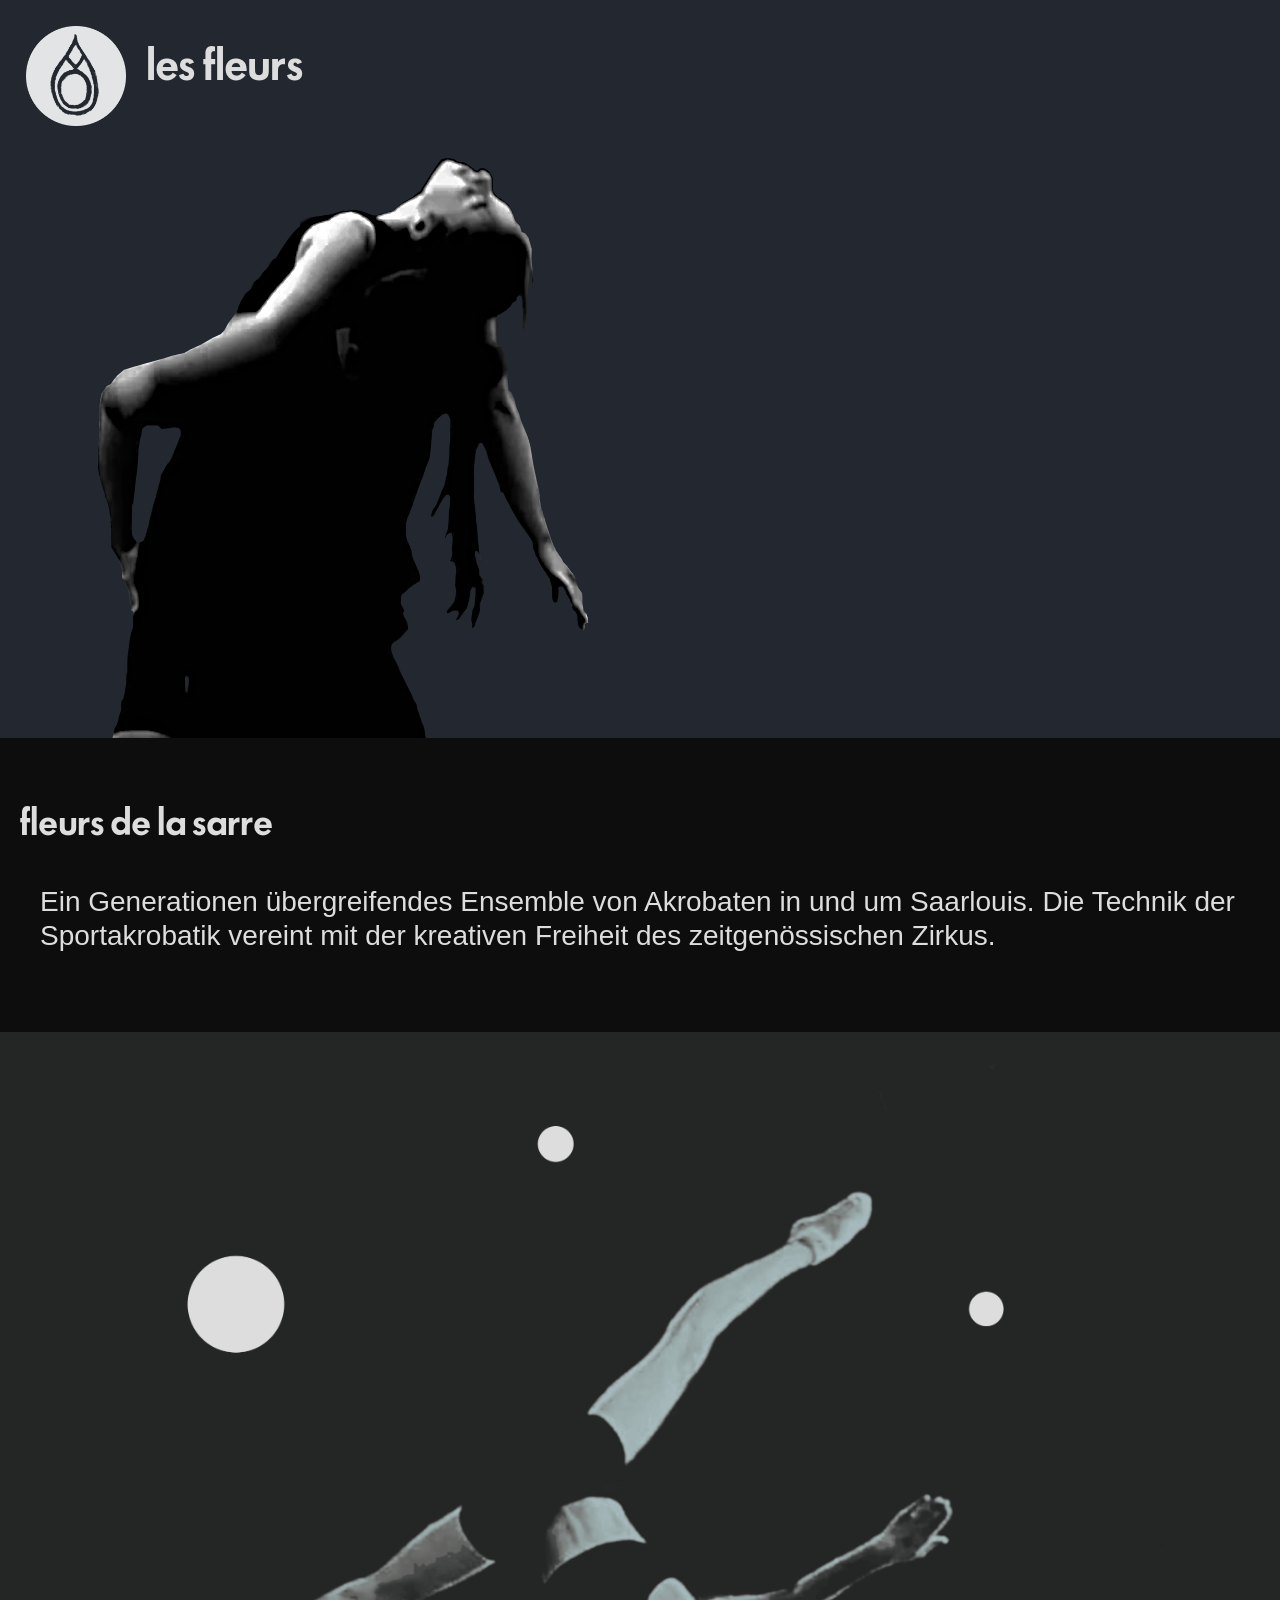
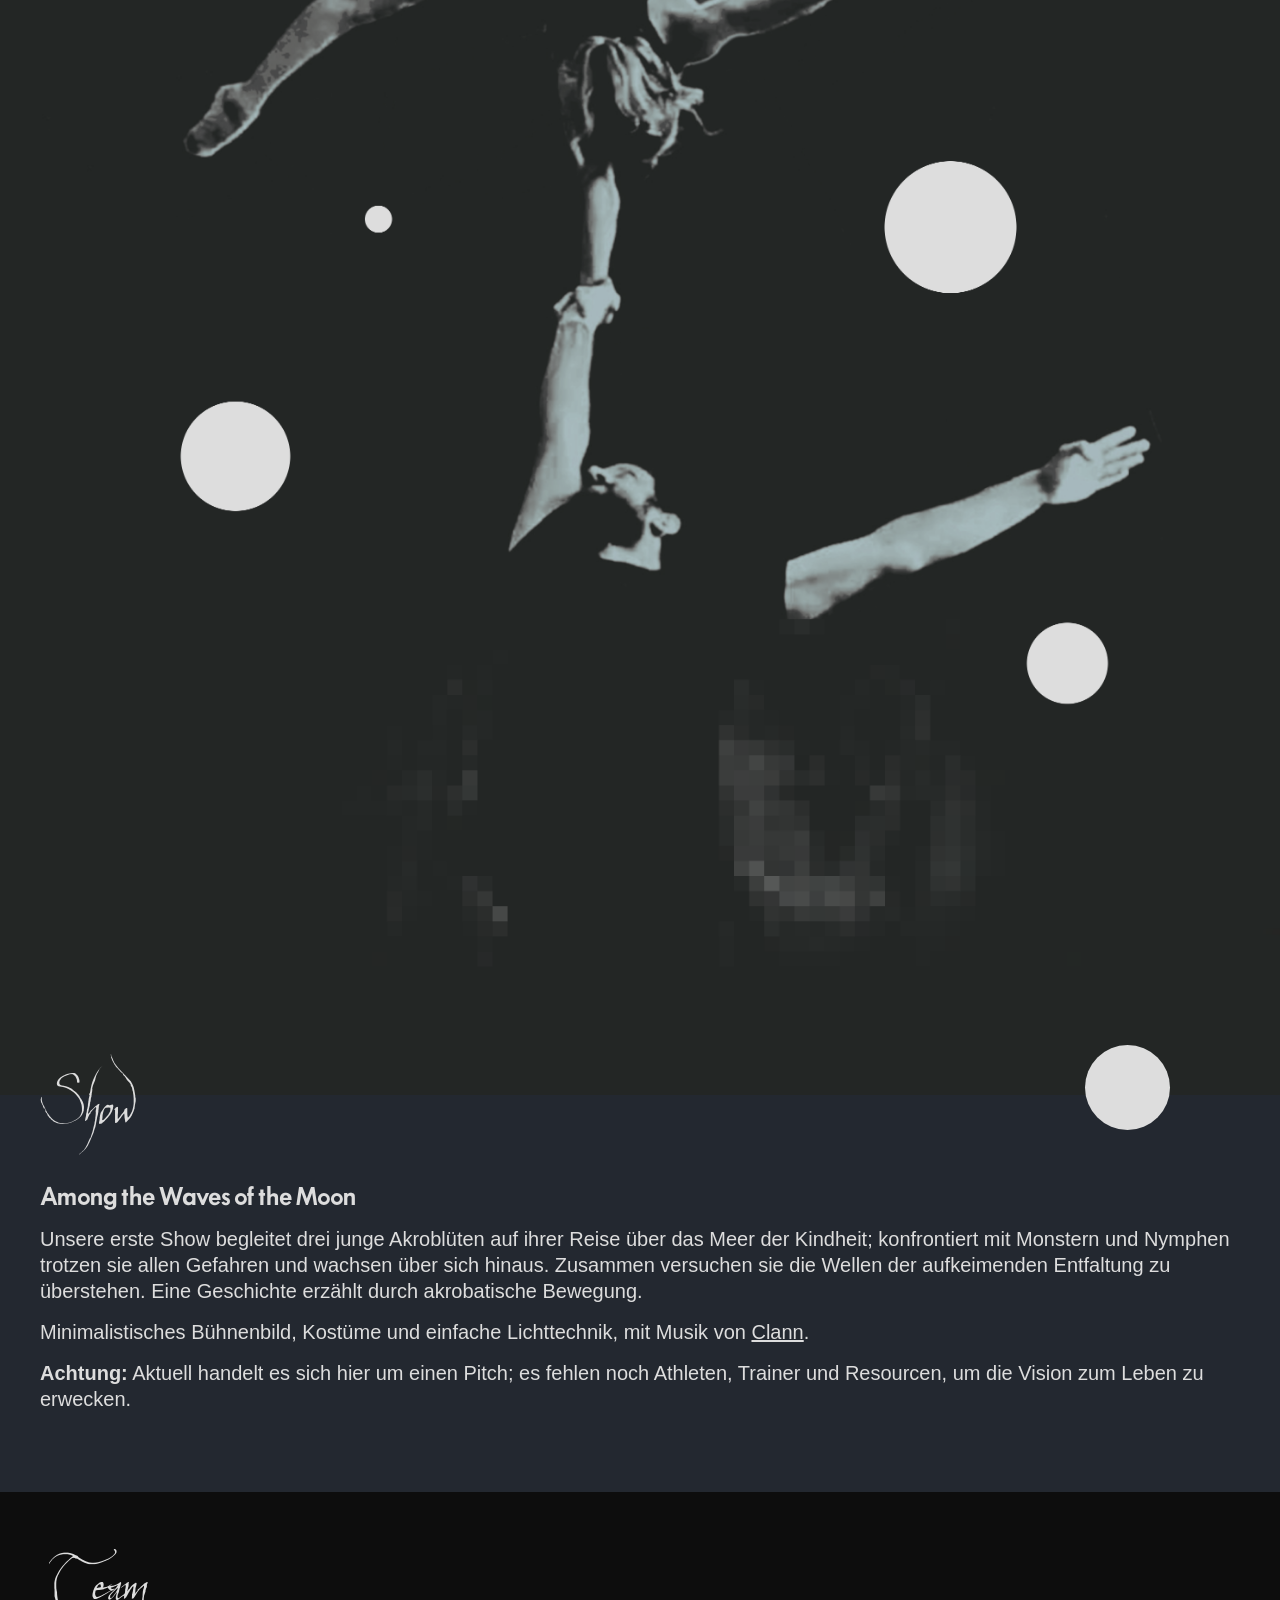
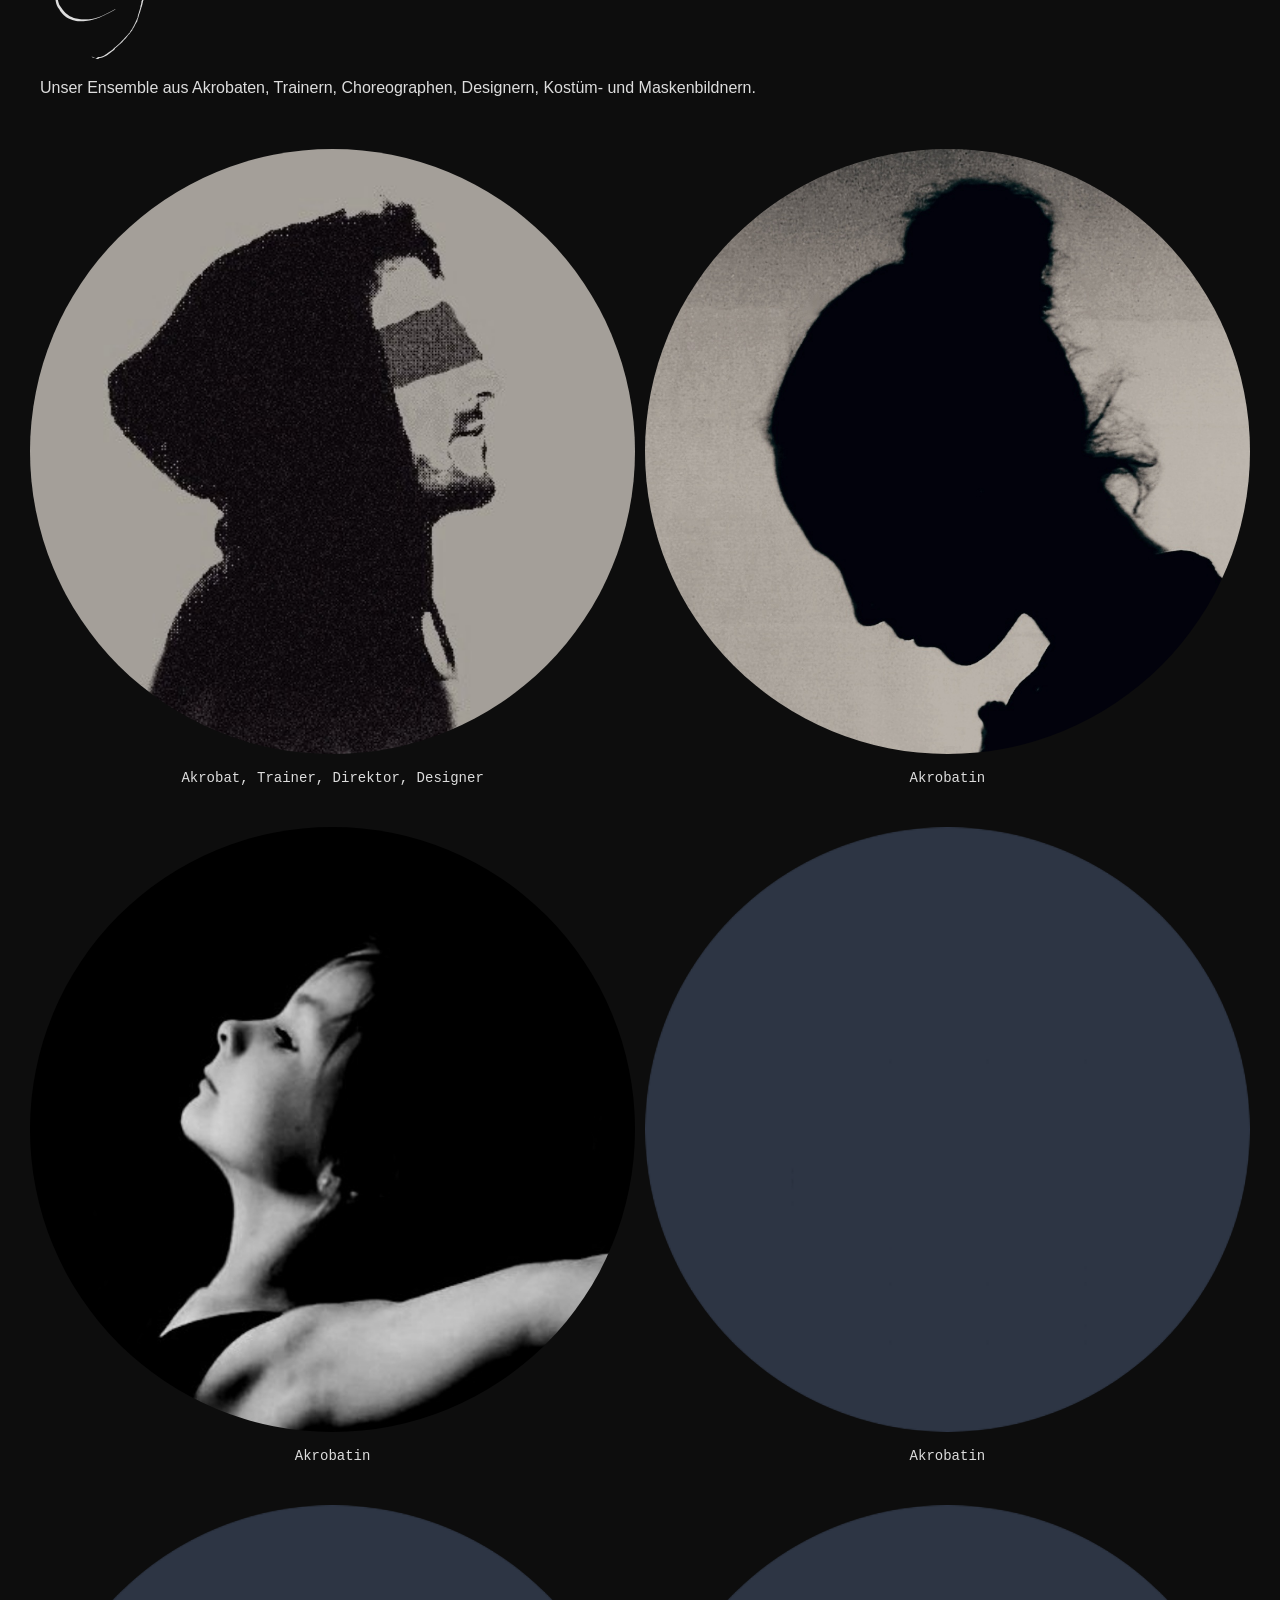
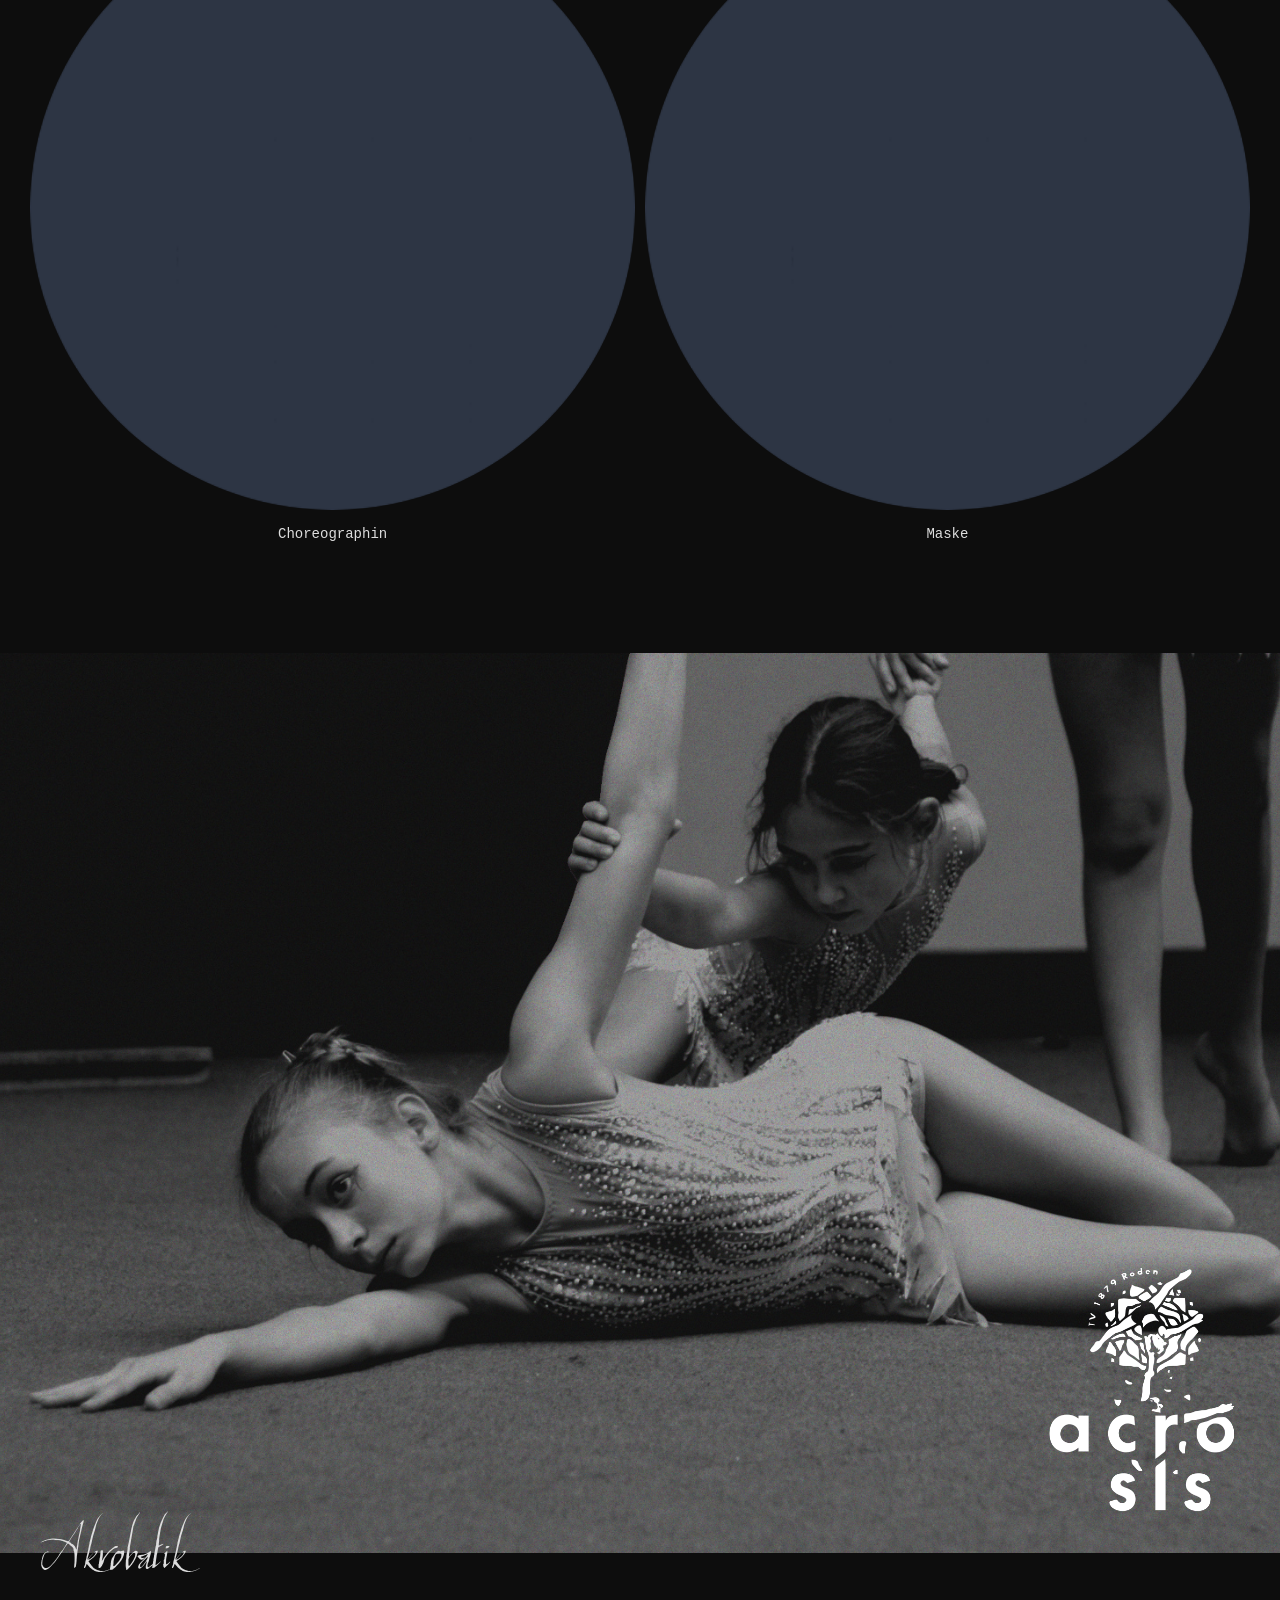
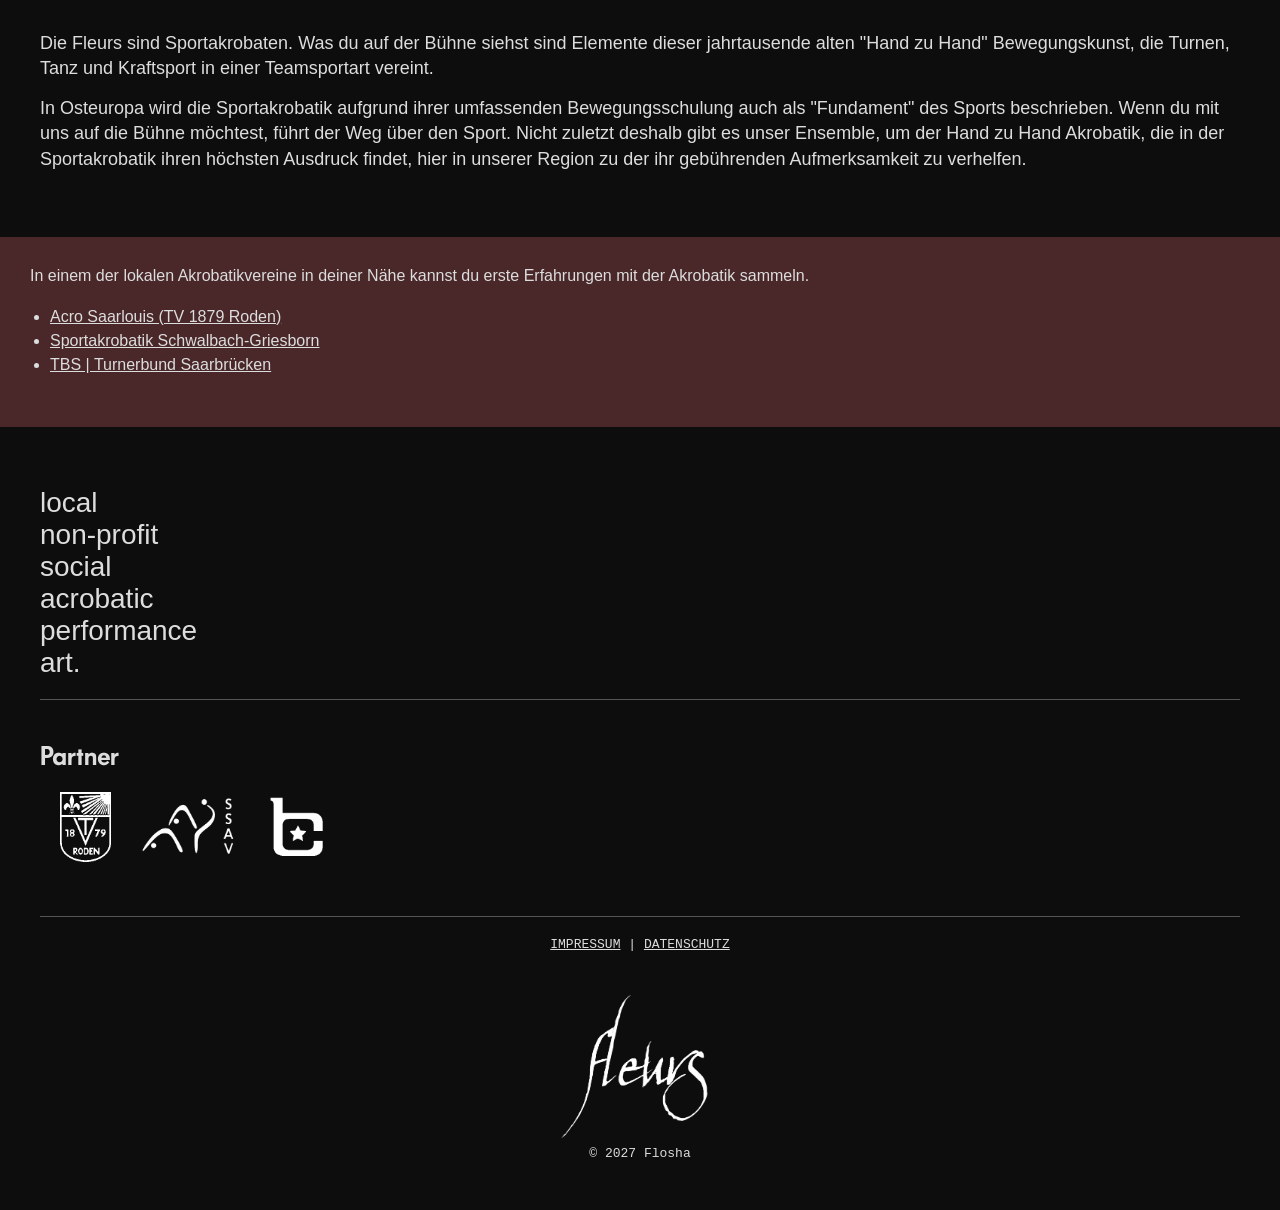
==== fleurs.html @ d7c991d2 "Update fleurs.html" ====
<!doctype html>
<html lang="de">
    <head>
        <meta charset="utf-8" />
        <meta name="viewport" content="width=device-width,initial-scale=1">
        <meta name="color-scheme">
        <title>Les Fleurs de la Sarre</title>
        <meta name="description" content="Akrobatik in Saarlouis, Turnverein, Turnen, Sportakrobatikabteilung des TV 1879 Saarlouis-Roden. Akrobatik ist Turnen mit Partnern und vereint Kraft mit Eleganz."/>
        <meta property="og:title" content="Acro Saarlouis. Sportakrobatikabteilung des TV 1879 Saarlouis-Roden"/>
        <meta property="og:description" content="Akrobatik in Saarlouis, Turnverein, Turnen, Sportakrobatikabteilung des TV 1879 Saarlouis-Roden. Akrobatik ist Turnen mit Partnern und vereint Kraft mit Eleganz."/>
        <meta property="og:type" content="website"/>
        <meta property="og:url" content="https://acro-sls.de"/>
        <!--<link rel="stylesheet" href="style.css">-->
        <link rel="icon" type="image/x-icon" href="assets/fleurs.ico" />
    </head>

    <body>
        
    <section class="title">
        
      <header>
        <a href="/">
          <img class="logo" src="assets/logolight.png">
        </a>
        <!--<img src="IMG_20250526_213327.jpg" alt="Acro Saarlouis Logo der Sportakrobatikabteilung des TV 1879 Saarlouis-Roden">-->
        <h1>Les Fleurs</h1>
      </header>

      <img class="bg" src="backgirl2.png">  
        
     <!-- <section class="cover">
        <section class="slogan">
          <h1>love dreams strength trust beauty acro</h1>
        </section>
      </section>-->
        
    </section>
    
    <section class="wrapper">
      <h2>Fleurs de la Sarre</h2>
      <section class="intro">
        <p>Ein Generationen übergreifendes Ensemble von Akrobaten in und um Saarlouis. Die Technik der Sportakrobatik vereint mit der kreativen Freiheit des zeitgenössischen Zirkus.</p> 
      </section>

     <img class="h2h" src="assets/h2h.png">   
        
    <section class="shows">     
      <h2>Show</h2>
        <span class="moon"></span>
        <ul>
            <li>
                <h3>Among the Waves of the Moon</h3> 
                <!--<p>Our first show will accompany three girls, acrobatic flowers in growth, living on an island of safety. They try to cross the ocean of childhood, but are threatened to be carried away by the nymphs. Together they try to survive the waves of uncertainty. This is their story, told through acrobatic movement.</p>-->
				<p>Unsere erste Show begleitet drei junge Akroblüten auf ihrer Reise über das Meer der Kindheit; konfrontiert mit Monstern und Nymphen trotzen sie allen Gefahren und wachsen über sich hinaus. Zusammen versuchen sie die Wellen der aufkeimenden Entfaltung zu überstehen. Eine Geschichte erzählt durch akrobatische Bewegung.</p>
                <p>Minimalistisches Bühnenbild, Kostüme und einfache Lichttechnik, mit Musik von <a href="https://music.youtube.com/channel/UCCb-f6Un6ysSQEKNqL0QESA">Clann</a>.</p>
					<!--<p>Minimal stage-, costume- and light design, with music by <a href="https://music.youtube.com/channel/UCCb-f6Un6ysSQEKNqL0QESA">Clann</a>.</p>-->

				<p><strong>Achtung:</strong> Aktuell handelt es sich hier um einen Pitch; es fehlen noch Athleten, Trainer und Resourcen, um die Vision zum Leben zu erwecken.</p>
            </li>        
        </ul>
    </section>

	<section class="ensemble">
		<h2>Team</h2>
		<p>Unser Ensemble aus Akrobaten, Trainern, Choreographen, Designern, Kostüm- und Maskenbildnern.</p> 
		<ul>
			<li>
				<figure>
					<img src="assets/fn3.jpg">
					<figcaption><h4>Akrobat, Trainer, Direktor, Designer</h4></figcaption>
				</figure>
			</li>
			<li>
				<figure>
					<img src="assets/ar3.jpg">
					<figcaption><h4>Akrobatin</h4></figcaption>
				</figure>
			</li>
			<li>
				<figure>
					<img src="assets/mw.jpg">
					<figcaption><h4>Akrobatin</h4></figcaption>
				</figure>
			</li>
			<li>
				<figure>
					<img src="assets/empty-blue.png">
					<figcaption><h4>Akrobatin</h4></figcaption>
				</figure>
			</li>
			<li>
				<figure>
					<img src="assets/empty-blue.png">
					<figcaption><h4>Choreographin</h4></figcaption>
				</figure>
			</li>
			<li>
				<figure>
					<img src="assets/empty-blue.png">
					<figcaption><h4>Maske</h4></figcaption>
				</figure>
			</li>
		</ul>
	</section>

    <section class="sports">
        <img src="assets/acro-sls-white.png" alt="Acro Saarlouis">
    </section>    

    <section class="sportsacro">
      <h2>Akrobatik</h2>
      <p>Die Fleurs sind Sportakrobaten. Was du auf der Bühne siehst sind Elemente dieser jahrtausende alten "Hand zu Hand" Bewegungskunst, die Turnen, Tanz und Kraftsport in einer Teamsportart vereint.<!-- [oder in einer Kooperation von?]--><!-- <a href="https://acro-sls.de">Acro Saarlouis</a> (TV 1879 Roden)<!--[und Sportakrobatik Schwalbach-Griesborn?], zwei lokalen Vereinen, denen jeder beitreten kann--> <!--, unserem lokalen Verein.--></p>
		
      <p>In Osteuropa wird die Sportakrobatik aufgrund ihrer umfassenden Bewegungsschulung auch als "Fundament" des Sports beschrieben. Wenn du mit uns auf die Bühne möchtest, führt der Weg über den Sport. Nicht zuletzt deshalb gibt es unser Ensemble, um der Hand zu Hand Akrobatik, die in der Sportakrobatik ihren höchsten Ausdruck findet, hier in unserer Region zu der ihr gebührenden Aufmerksamkeit zu verhelfen.</p>
	</section>

     <section class="clubs">
		 <p>In einem der lokalen Akrobatikvereine in deiner Nähe kannst du erste Erfahrungen mit der Akrobatik sammeln.</p>
		 <ul>
			 <li><a href="https://acro-sls.de">Acro Saarlouis (TV 1879 Roden)</a></li>
			 <li><a href="">Sportakrobatik Schwalbach-Griesborn</a></li>
			 <li><a href="https://www.tbs-saarbruecken.de">TBS | Turnerbund Saarbrücken</a></li>
		 </ul>
	 </section>
		
    </section>
    
    <section class="organisation">
      <div>
        <p>
         local<br>
         non-profit<br>
         social<br>
         acrobatic<br>
         performance<br> 
         art.
        </p>
      </div>
    </section>
        
    <section class="support">
      <h2>Partner</h2>
        <ul>
		  <li><a href="https://acro-sls.de"><img src="assets/tvroden-tr.png" alt="TV 1879 Roden"></a></li>
          <!--<li><img src="assets/top-logo.png" alt="Stadt Saarlouis"></li>-->
          <li><a href="https://ssav.de/"><img src="assets/ssav-white.png" alt="SSAV - Saarländischer Sportakrobatikverband"></a></li>
          <li><a href="https://turnanzuege-lessel.de/"><img src="assets/lessel.png" alt="Turnanzüge Lessel schneidert unsere Kostüme"></a></li>
        </ul>
    </section>
        
    </main>
      
    <footer>
      <div> 
		<p><a href="impressum.html">Impressum</a> | <a href="datenschutz.html">Datenschutz</a></p>
		<img class="name" src="assets/fleurs.png">
        <p>
          © 2027 Flosha
        </p>
      </div>
    </footer>

  </body>

</html>

<style>

  *,
  ::before,
  ::after {
    box-sizing: border-box;
    margin: 0;
    user-select: none;
    -webkit-user-drag: none; 
  }
    
  @font-face {
    font-family: "Futura";
    src: url(assets/fonts/OPTIFuturaDemiBold.otf) format("truetype");
  }

  @font-face {
    font-family: "Elven";
    src: url(assets/fonts/elvencommonspeak.ttf) format("truetype");
  }
    
  body {
    background: #0d0d0d;
    position: relative;
    color-scheme: dark;
    color: #ddd;
    font-family: Helvetica, Arial, sans-serif;
    padding: 0;
    width: 100%;
    min-height: 100vh;
  }

    .title {
      /*background-image: url("assets/bg.jpg");
      background-size: cover; */
	  background: #232830;
      height: 82vh;
    }

    .logo {
      width: 120px;
    }

  .bg {
    position: relative;
    z-index: 2;
    left: 0;
    right: 0;
    top: 0;
    /*margin: 3% auto 0;*/
	margin: -50px auto 0;
    
    max-width: 100%;
	/* height: 80vh */
    object-fit: contain;

    opacity: 0;
    animation: bg-blend 2s steps(60, end) forwards;
    -webkit-user-select: none;
    user-select: none;
    animation-delay: 1s;
 }

@keyframes bg-blend {
    0% {
        opacity: 0;
    }
    100% {
        opacity: 1;
    }
} 

    header {
      position: sticky; 
      top: 0em;
      display: flex;
      align-items: flex-start;
      padding: 1em;
      max-width: 100%;
      z-index: 1;
    }
    
    header img {
     /* width: 7%;*/
	 padding: 10px;
    }

    img {
      max-width: 100%;
    }

    header h1 {
      font-size: 42px;
      text-transform: lowercase;
	  margin-top: 20px;
	  margin-left: 10px;
    }
    
    header p {
      font-size: 23px;
    }

   /* section {
      padding: 20px;
    }*/

    .cover {
      /*background: #0d0d0d;*/
        
      display: flex;
      flex-direction: column;
      flex-wrap: wrap;
      justify-content: flex-end;
      align-items: flex-end;

      width: 100%;
      height: 90vh;
      /*padding: 1em;*/ 
      /*margin: 2% 0 0;*/
        
      opacity: 0;
      animation: main-blend 2s steps(60, end) forwards;
      -webkit-user-select: none;
      user-select: none;
      animation-delay: 2s;

      position: absolute;
      /*z-index: 2;*/
      top: 0;
    }

@keyframes main-blend {
    0% {
        opacity: 0;
    }
    100% {
        opacity: 1;
    }
}

   .intro {
     background: #0d0d0d;
     margin: 0;
     min-width: 100%;
     padding: 20px 0 80px;
     font-size: 28px;
	 line-height: 1.2;
    }

    .intro p {
        padding: 0 40px;
    }

    .wrapper {
        padding-top: 40px;
        background: #0d0d0d;
        position: relative;
        z-index: 2; 
    }
    
    .wrapper>h2 {
      text-transform: lowercase;
      padding: 20px 20px 20px;
      background: #0d0d0d;
      position: sticky; 
      top: 0;
      width: 100%;
      font-size: 35px;
	  font-weight: normal;
      z-index: 10;
    }

    .slogan {
      max-width: 140px;
      display: flex;
      justify-content: right;
      text-align: right;
      color: rgba(255, 255, 255, 0.2);
      margin-right: 30px;
      margin-bottom: 30px;
    }
    
    .slogan h1 {
      font-size: 40px;
      margin-top: -20%;
    }

    .h2h {
      padding: 0;
      /*filter: grayscale(100%);*/
     /* background: url("assets/h2h.jpg");
      background-size: cover;
      min-height: 80vh;*/
    }

    .shows {
      background: #232830;
      margin-top: -5px;
      font-size: 20px;
      position: relative;
      z-index: 2;
	  line-height: 1.3;
	  padding: 60px 40px 80px;
    }
      .shows h2 {
        padding-bottom: 15px;
		font-size: 70px;
 		font-weight: normal;
  		font-family: Elven;
		margin-top: -80px;
      }
      .shows ul {
        list-style-type: none;
        padding-left: 0;
      }
      .shows p {
        padding-top: 15px;
      }

    .moon, .moon2 {
      height: 85px;
      width: 85px;
      background-color: #ddd;
      border-radius: 50%;
      display: inline-block;     
      position: absolute; 
      top: 0; 
    }

    .moon {
      height: 85px;
      width: 85px; 
      margin-top: -50px;
      right: 110px;     
    }

	.ensemble {
      background: #0d0d0d;
      font-size: 20px;
	  line-height: 1.3;
	  padding: 60px 10px 80px;
	}
	  .ensemble h2 {
		padding: 0 40px 15px;
		font-family: Elven;
        font-weight: normal;
        font-size: 70px;
      }
	  .ensemble p {
        padding: 20px 30px 50px; 
		font-size: 16px;
	  }
	  .ensemble ul {
        display: flex;
	    list-style-type: none;
		padding: 0;
		gap: 10px;
		justify-content: center;
        flex-wrap: wrap;
		width: 100%;
	  }
		.ensemble ul li {
		  width: 48%;
		  height: auto;
		}
		.ensemble ul li h4 {
		  font-weight: normal;
		  text-align: center;
		  font-family: monospace;
	      padding: 15px 0 30px;
		  font-size: 14px;
		}
		.ensemble ul li img {
		  object-fit: cover;
		  border-radius: 50%;
		}

		.ensemble ul li figure {
			display: flex;
			flex-direction: column;
			justify-content: center;
		}

    /* SPORTS SECTION */

    .sports {
      display: flex;
      justify-content: flex-end;
      align-items: flex-end;
      flex-direction: column;

      width: 100%;
      height: 100vh;
  
      background: url("assets/sports.jpg");
      background-size: cover;
      background-position: center center;
      background-repeat: no-repeat;
      overflow: hidden;
    }
	
  .sports img {
    max-height: 30vh;
    margin: 30px;
  }

	.sportsacro {
      background: #0d0d0d;
      padding: 40px 40px 50px;
      font-size: 18px;
	  line-height: 1.4;
    }
	  .sportsacro h2 {
        padding-bottom: 15px;
	    font-family: Elven;
	    font-size: 70px;
	    font-weight: normal;
	    margin-top: -75px;
	  }
	  .sportsacro p {
        padding-bottom: 15px;
	  }

	.clubs {
      background: #4A2829;
	  padding: 30px 30px 50px; 
	}
	  .clubs ul {
		font-size: 16px;
		padding-top: 20px;
		padding-left: 20px;
		line-height: 1.5;
	  }

	
    /* END SECTION */
    
    .organisation {
     /* background: #1D2951; */ /* darkblue */
      background: #0d0d0d;
      padding: 60px 40px 10px;
      font-size: 28px;
    }
      .organisation div {
        padding-bottom: 20px;
        border-bottom: 1px solid rgba(255, 255, 255, 0.3);
      }

    .support {
     /* background: #1D2951; */ /* darkblue */
      background: #0d0d0d;
      padding: 30px 40px 30px;
    }

    h1, h2, h3, h4 {
      font-family: Futura;
    }

    .support ul {
      display: flex;
      list-style-type: none; 
      gap: 20px;
      padding-left: 20px;
    }

	.support h2 {
	  font-weight: normal;
	}

    .support ul li img {
      height: 90px;
      padding-top: 20px;
    }

    footer {
      text-align: center; 
      padding: 20px 40px 50px;
      background: #0d0d0d;
	  font-family: monospace;
    }
      footer div {
        padding-top: 20px;
        border-top: 1px solid rgba(255, 255, 255, 0.3);
      }
	  footer a {
        text-transform: uppercase;
	  }
	  .name {
        margin-top: 40px;
		margin-left: -9px;
        max-height: 150px;
      }

    a {
      color: inherit;
    }
</style>
---- style.css ----
@font-face {
  font-family: "Futura";
  src: url(assets/fonts/OPTIFuturaDemiBold.otf) format("truetype");
}

body {
  background: #1b1b1b;
  color: #fefefe;
  font-family: helvetica, arial;
  margin: 0;
  border: 10px solid black;
}
 @media only screen and (min-width: 820px) {
    body {
      display: flex;
      flex-direction: column;
      max-width: 800px;
      margin: 5em auto;
  	}
  }

header {
  background: #fff; /* 2026 White */
  /* background: #fff2e6; /* Beige 2025 */
  color: #000;
  font-family: "Futura";
  margin: 0;
  padding: 0;
}
  header section {
    display: flex;
    background: #44414e; /* greyblue */ 
    padding: 20px;
    align-items: center;
    justify-content: space-around;
  }
    header section img {
      max-width: 80px;
      margin-bottom: -80px;
      filter: grayscale(100%); 
      z-index: 2;
    }
      @media only screen and (min-width: 820px) {
        header section img { max-width: 200px; }
      }

    header section h2 {
      padding: 0;
      color: #fff; 
      font-size: 1em;
    }
      @media only screen and (min-width: 820px) {
        header section h2 { font-size: 2em; }
      }

    header a { text-decoration: none; }

.sport-bg {
  filter: grayscale(90%); 
}

h1, h2, h3, h4 {
  padding: 0 15px;
  font-family: "Futura";
}

h1 {
  font-size: 3.4em;
  margin: 0;
  padding-top: 0;
  text-align: center;
}
  @media only screen and (min-width: 820px) {
    h1 { font-size: 7em; }
  }

/*h2 { margin-top: -25px; }*/
h3 { font-size: 1.5em; }

.bright h3 {
  padding: 10px;
  border-top: 5px solid black; 
  border-bottom: 5px solid black; 
  text-align: center;
  margin: 0;
  margin-top: -4px;
}

p {
  line-height: 1.5em;
  padding: 0 15px;
}

.about {
  z-index: 0;
  padding: 0;
  margin: 0;
}

img {
  max-width: 100%;
}

.news {
  padding: 20px 0;
  background: #44414e; /* greyblue */ 
  color: #fff;
  display: flex;
  flex-direction: column;
  justify-content: center;
  align-items: center;
}

.news img {
  border: 5px solid black;
  max-width: 90%;
  display: block;
  margin: 0 auto;
}
  
.bright {
  background: #fff; /* 2026 White */
  /* background: #fff2e6; /* Beige 2025 */
  color: #000;
}

.show {
  background: #000;
  padding-bottom: 20px; 
}
/*   .show h3 {
     margin-top: -20px;
   }
*/
  .training { background: #000; }
  .training .bright {
    padding-bottom: 20px;
  }

  .schedule section {
    margin-top: 10px;
  }

  .schedule summary {
    padding: 10px;
    padding-left: 10px;
    padding-left: 25px;
  }

summary h4 { 
  font-size: inherit; 
  display: inline-block; 
}

summary { 
  list-style-type: '▼'; 
  margin: 0;
  cursor: pointer;
} 

details {
  padding: 0;
  margin: 0;
}

details p {
  font-size: 14px;
}

.schedule p {
  display: block;
  margin: 0;
  padding: 10px 15px;
  background: rgba(0, 0, 0, 0.5); 
}

.challenges, .discipline {
  padding: 20px 0;
  background: #44414e; /* greyblue */
  color: #fff;
} 

.challenges summary, .discipline summary {
  padding-left: 25px;
}

.challenges h4, .discipline h4 {
  text-decoration: underline;
}

details[open] > summary { list-style-type: '▲'; }
summary::marker { padding-right: 10px; }

table { 
  width: 100%; 
  border-collapse: collapse;
  font-size: 14px;
  border-top: 5px solid black;
}

th { 
  text-align: left; 
}

tr, td, th {
  padding: 10px 15px;
}

tr:nth-child(even) { 
  background: rgba(0, 0, 0, 0.5); 
}

.beginner { background: #414e45; /* green */ }
.recreational { background: #44414e; /* blue */ }
.professional { background: #4e4143; /* red */ }
.elite { background: #493131; /* redder */ }

.contact {
  background: #63233b;
  padding: 5px 10px 10px;
}
  .contact p {
    margin-top: 10px;
  }

footer {
  width: 100%;
  margin: 0;
  padding-top: 50px;
  font-size: 12px;
  text-align: center;
  background: #000;
}
  footer .footer-graphics {
    display: flex;
    align-items: center;
    justify-content: space-around;
  }
    footer section img {
      max-width: 45%;
      max-height: 300px;
    }
      footer section .wappen {
        max-width: 80%;
      }
      @media only screen and (min-width: 820px) {
        footer section .wappen { max-width: 100%; }
      }


footer p {
  display: block;
  margin: 25px 0 0;
  padding: 15px;
  background: #44414e; /* blue */
}

a {
  color: inherit;
}

::selection {
  background: #44414e;
  color: #fefefe;
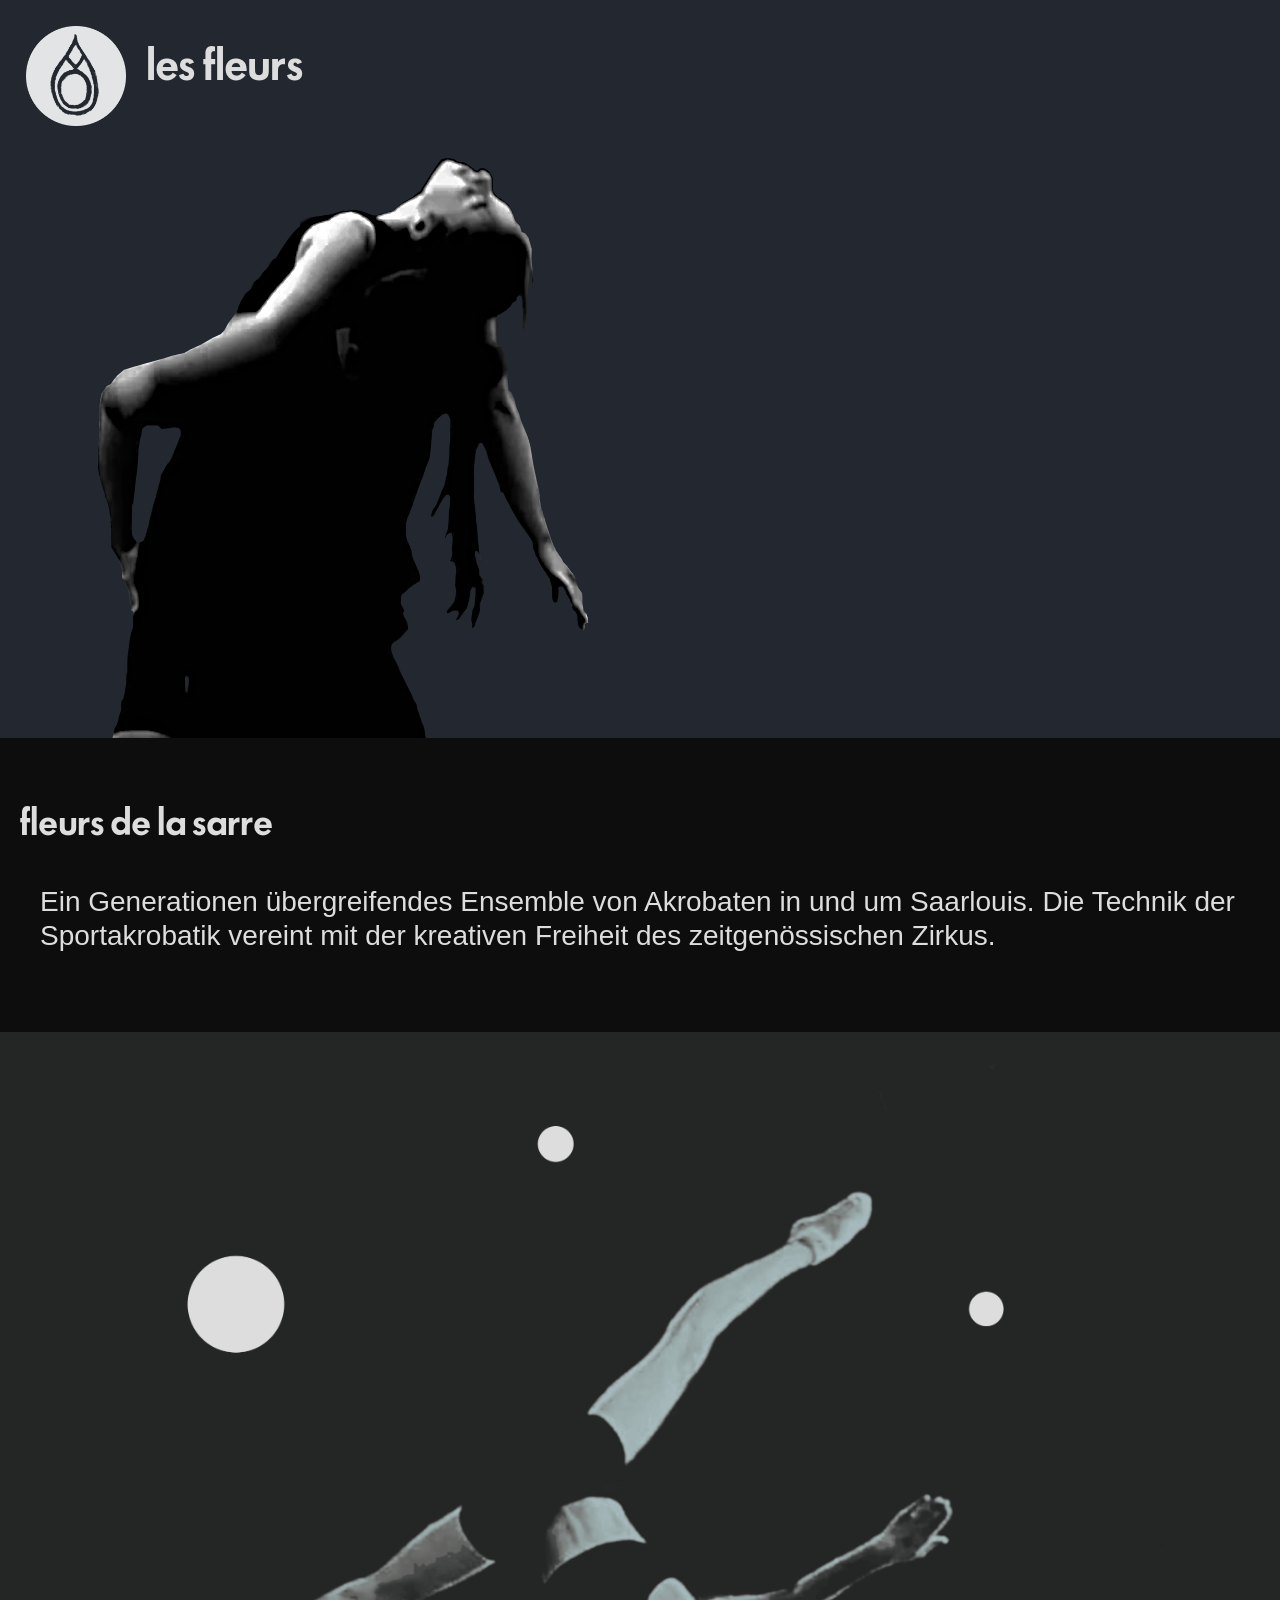
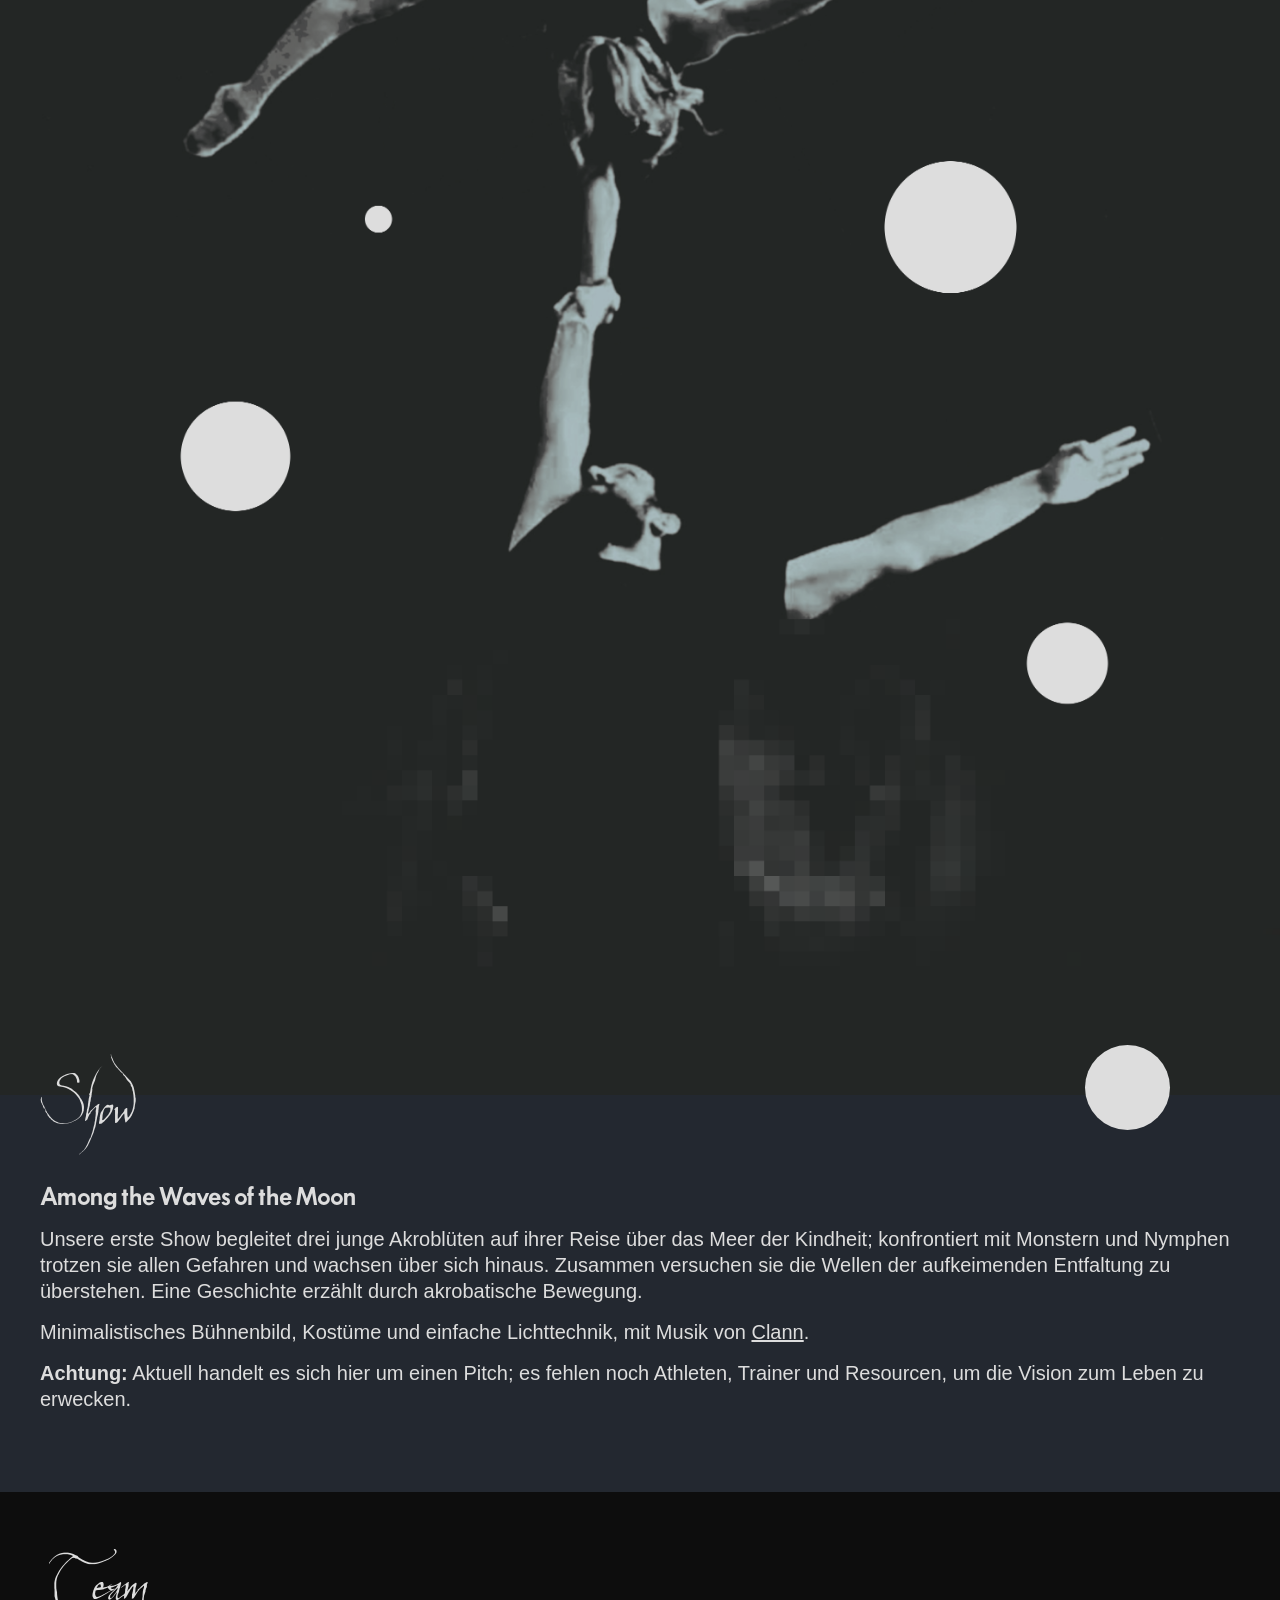
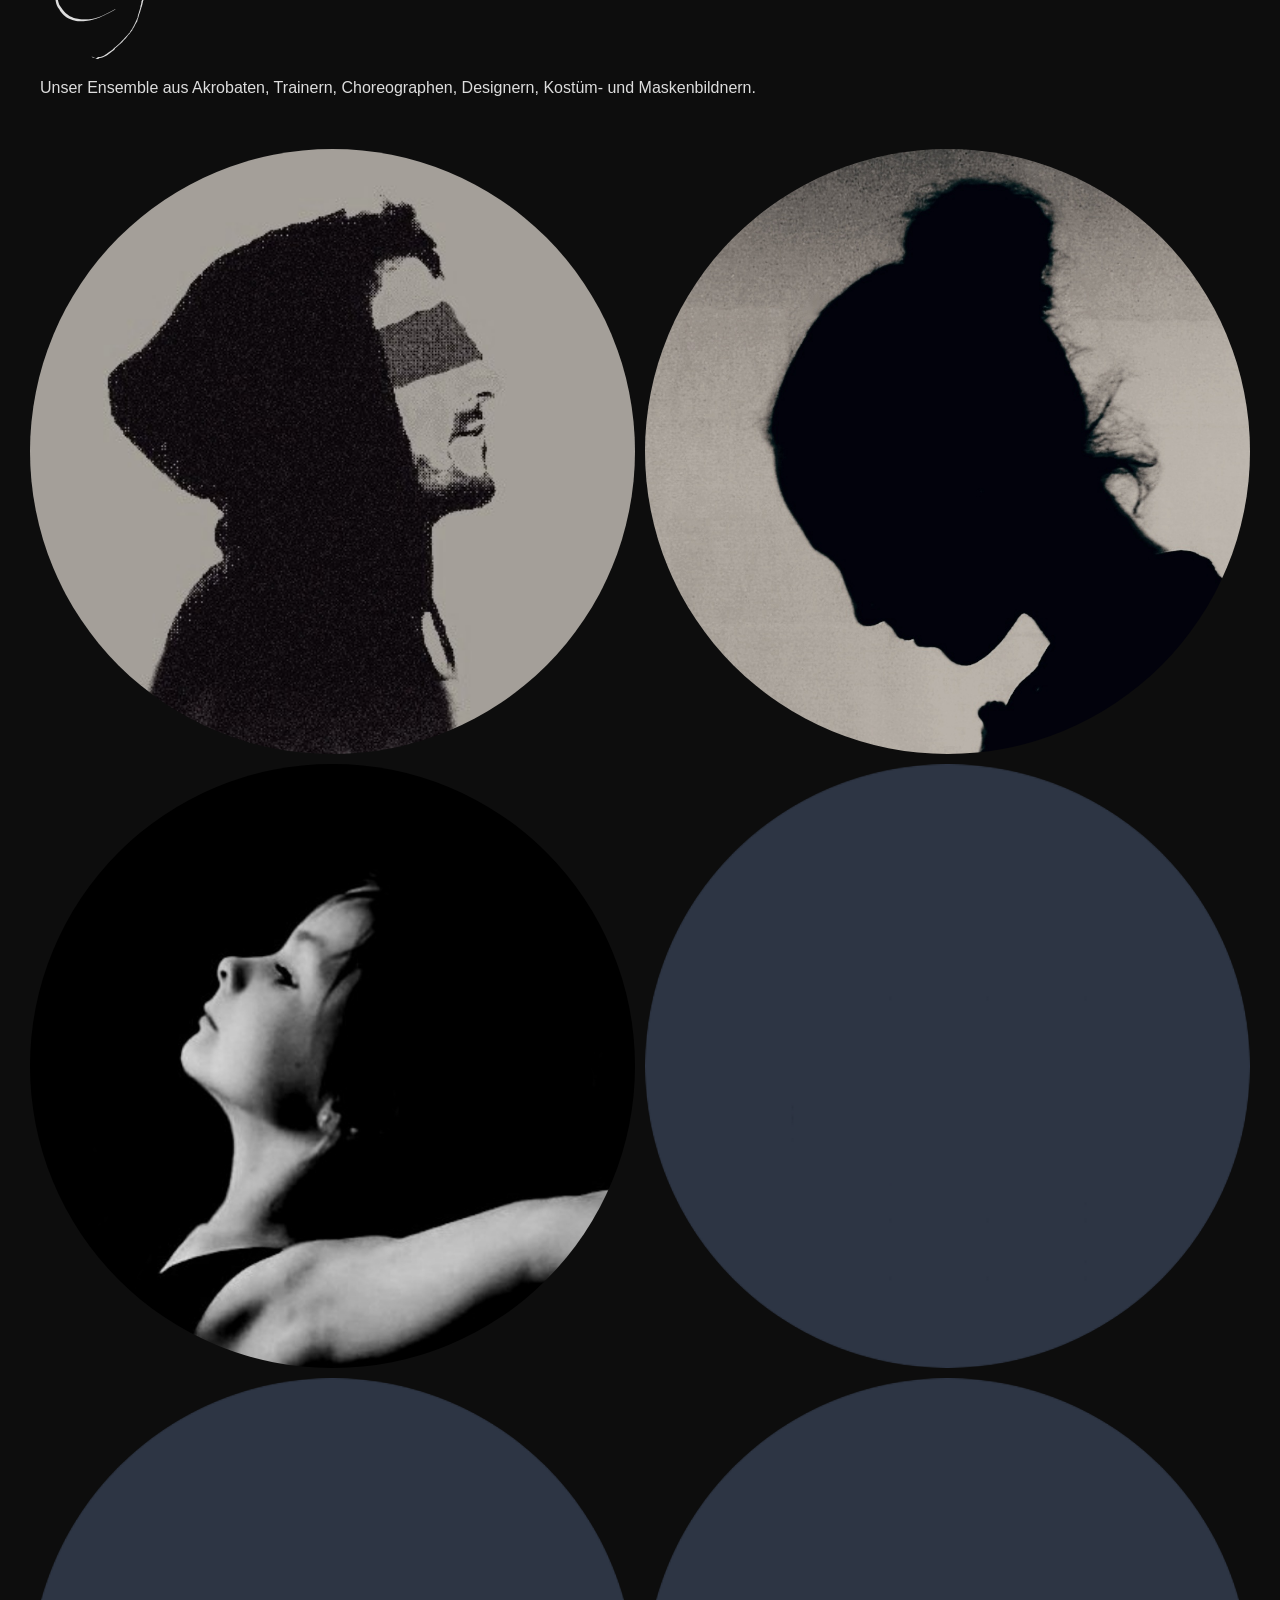
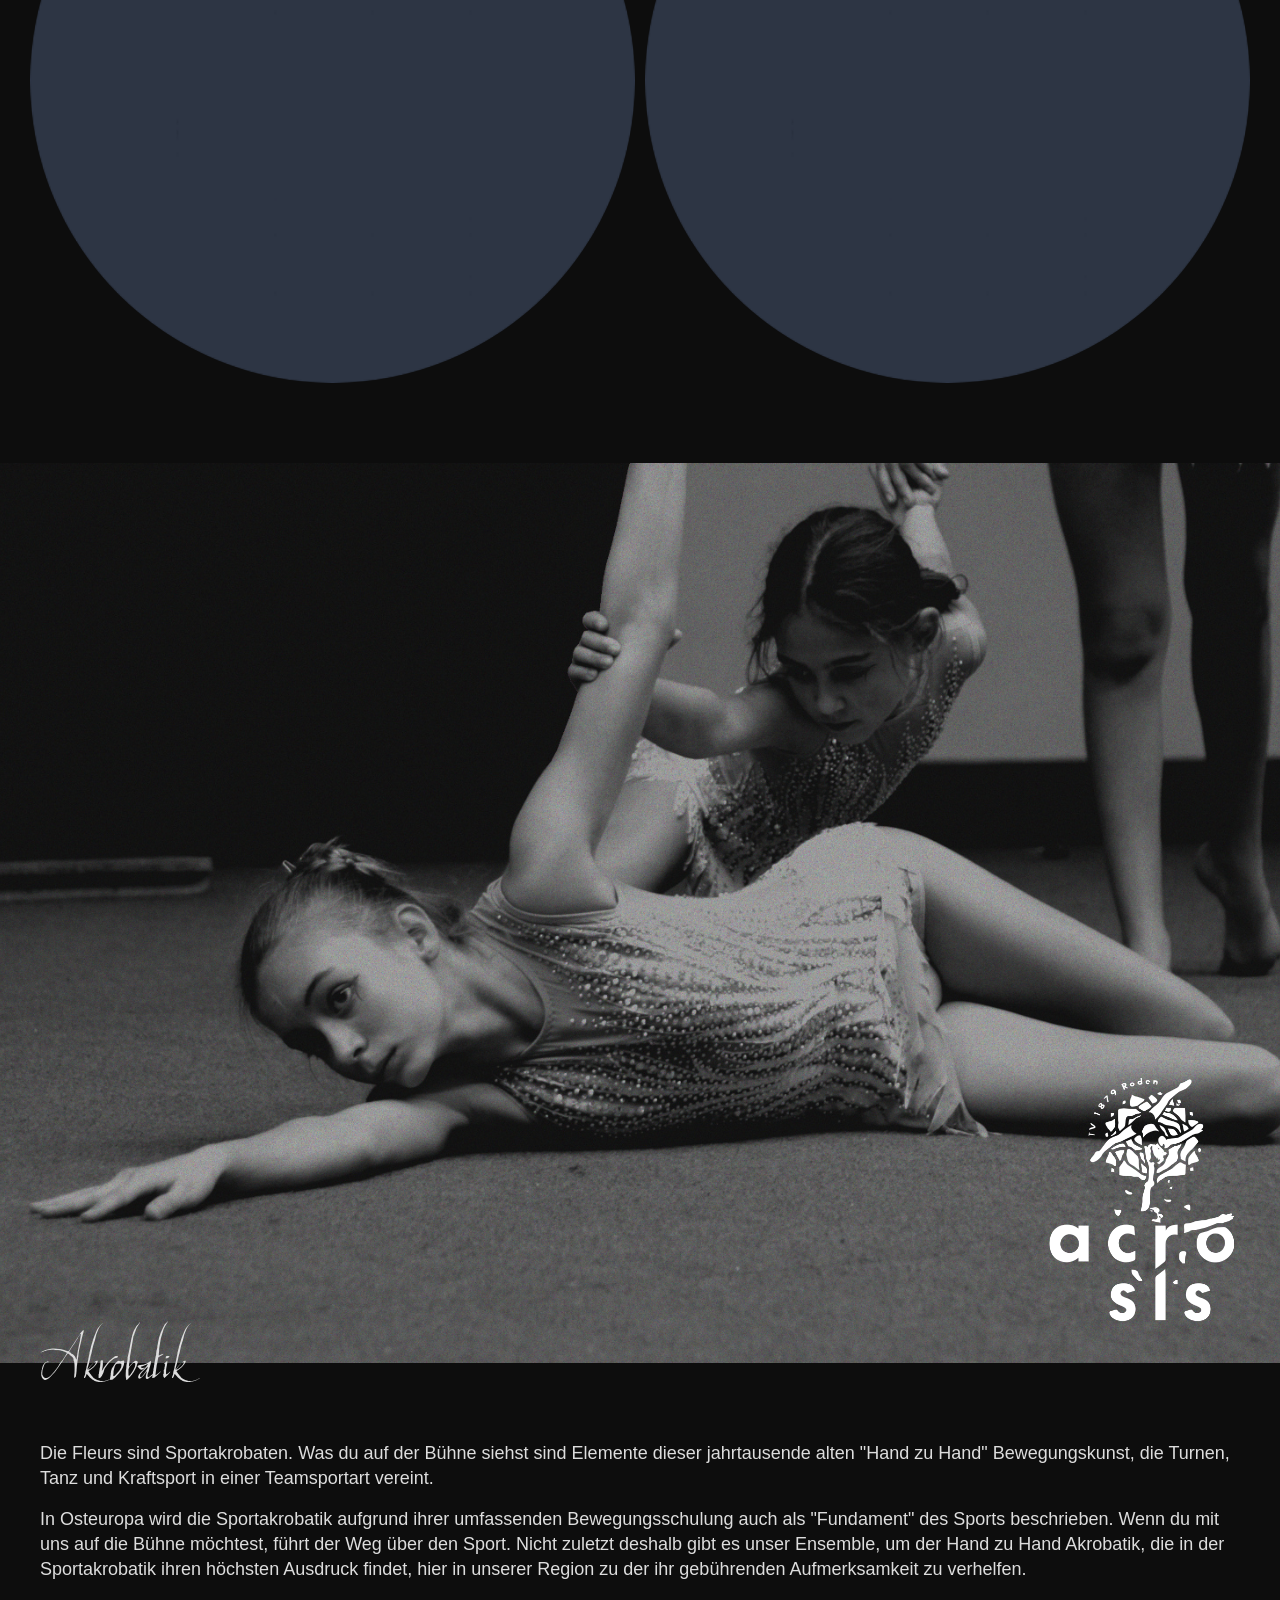
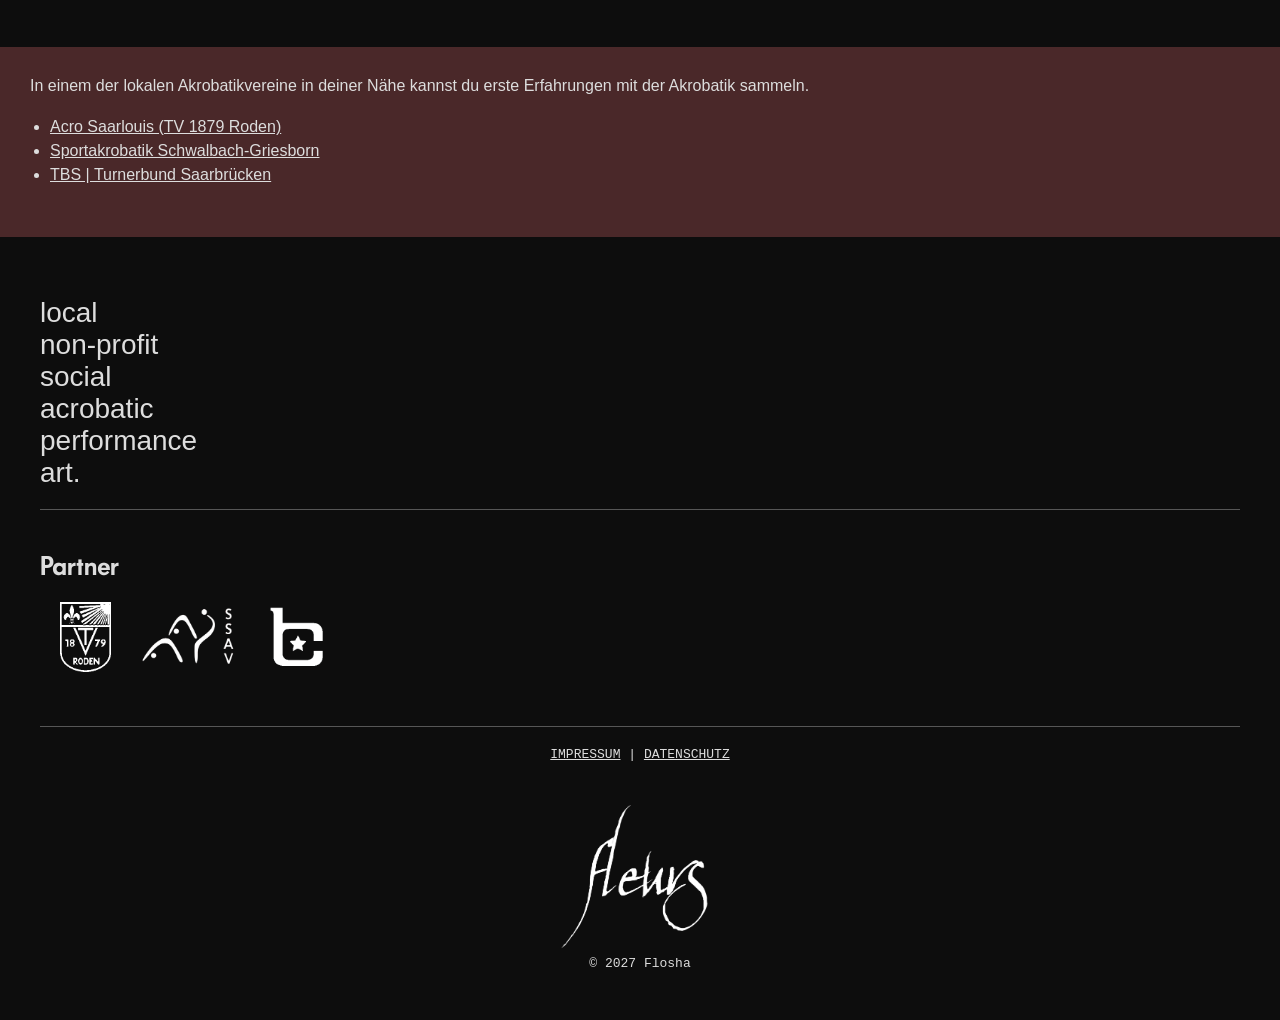
==== commit 87d696c4: "Update fleurs.html" ====
--- a/fleurs.html
+++ b/fleurs.html
@@ -67,37 +67,37 @@
 			<li>
 				<figure>
 					<img src="assets/fn3.jpg">
-					<figcaption><h4>Akrobat, Trainer, Direktor, Designer</h4></figcaption>
+					<!--<figcaption><h4>Akrobat, Trainer, Direktor, Designer</h4></figcaption>-->
 				</figure>
 			</li>
 			<li>
 				<figure>
 					<img src="assets/ar3.jpg">
-					<figcaption><h4>Akrobatin</h4></figcaption>
+					<!--<figcaption><h4>Akrobatin</h4></figcaption>-->
 				</figure>
 			</li>
 			<li>
 				<figure>
 					<img src="assets/mw.jpg">
-					<figcaption><h4>Akrobatin</h4></figcaption>
+					<!--<figcaption><h4>Akrobatin</h4></figcaption>-->
 				</figure>
 			</li>
 			<li>
 				<figure>
 					<img src="assets/empty-blue.png">
-					<figcaption><h4>Akrobatin</h4></figcaption>
+					<!--<figcaption><h4>Akrobatin</h4></figcaption>-->
 				</figure>
 			</li>
 			<li>
 				<figure>
 					<img src="assets/empty-blue.png">
-					<figcaption><h4>Choreographin</h4></figcaption>
+					<!--<figcaption><h4>Choreographin</h4></figcaption>-->
 				</figure>
 			</li>
 			<li>
 				<figure>
 					<img src="assets/empty-blue.png">
-					<figcaption><h4>Maske</h4></figcaption>
+					<!--<figcaption><h4>Maske</h4></figcaption>-->
 				</figure>
 			</li>
 		</ul>
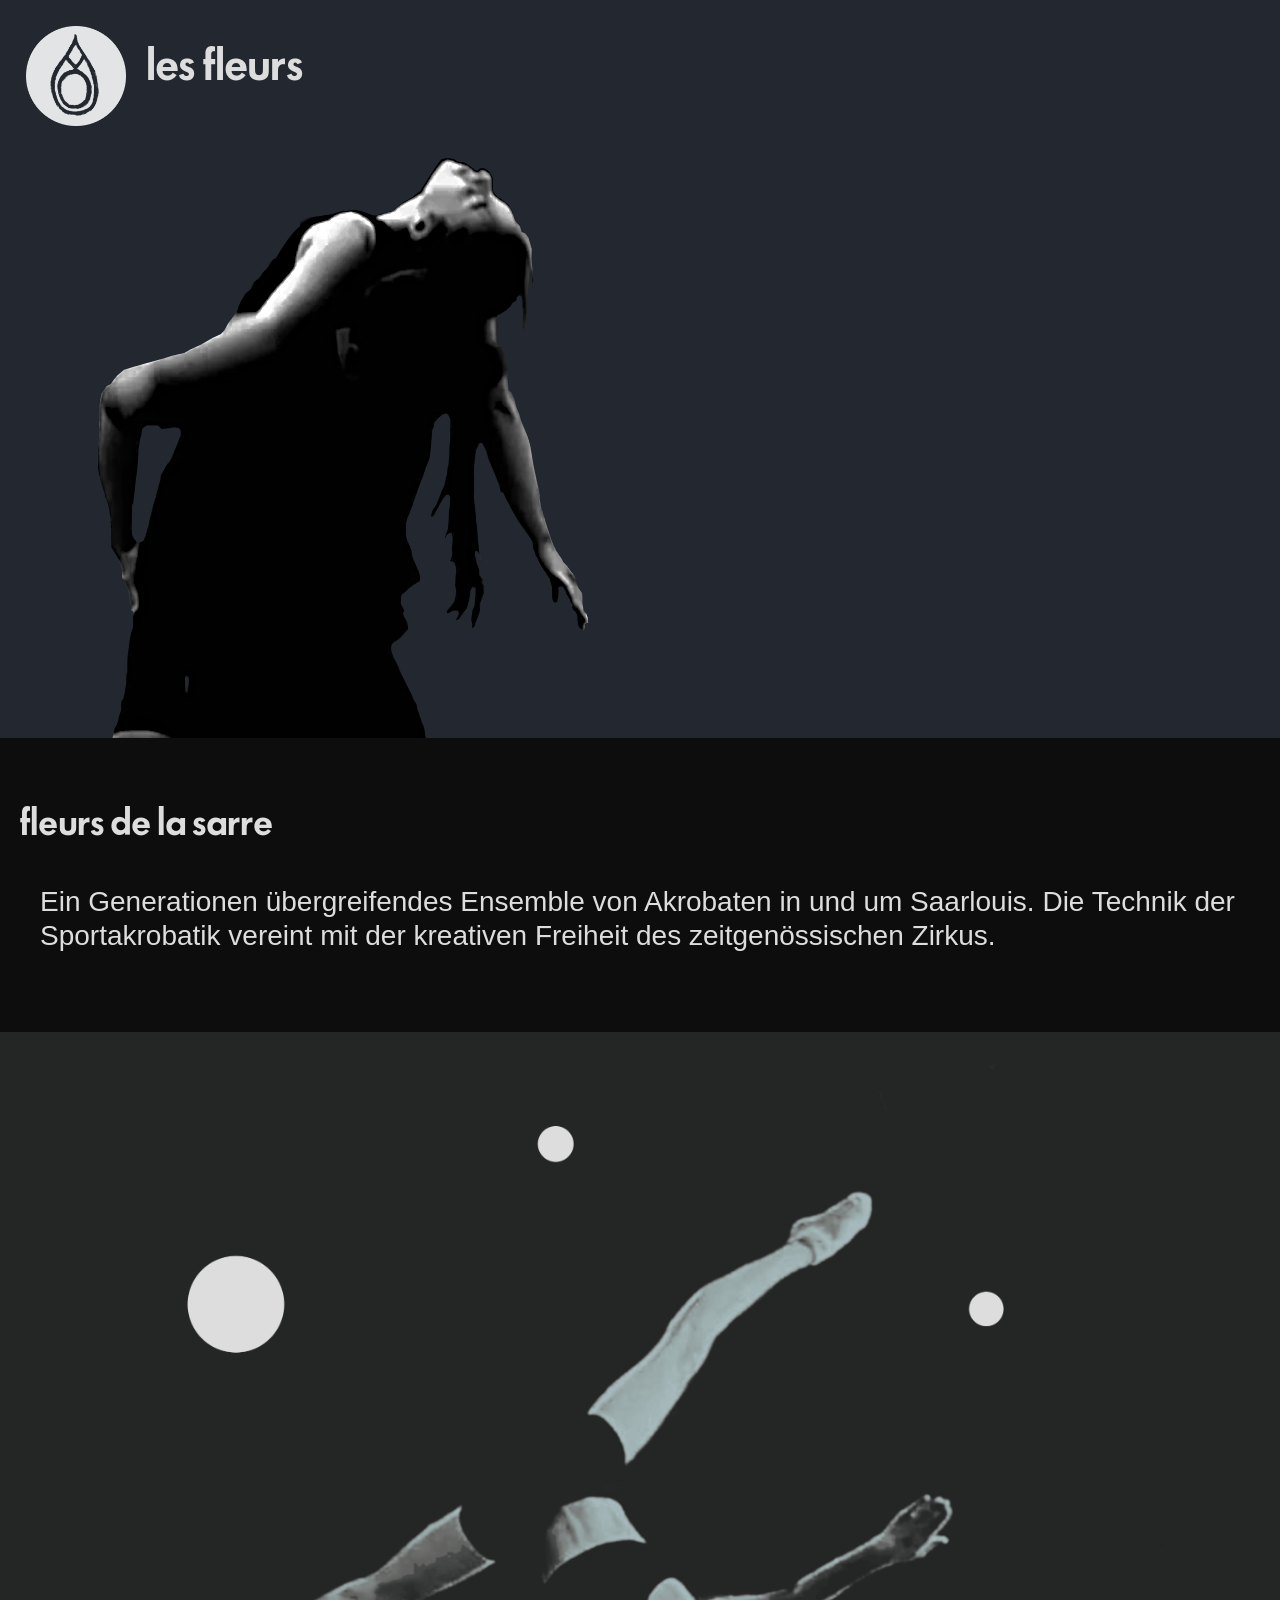
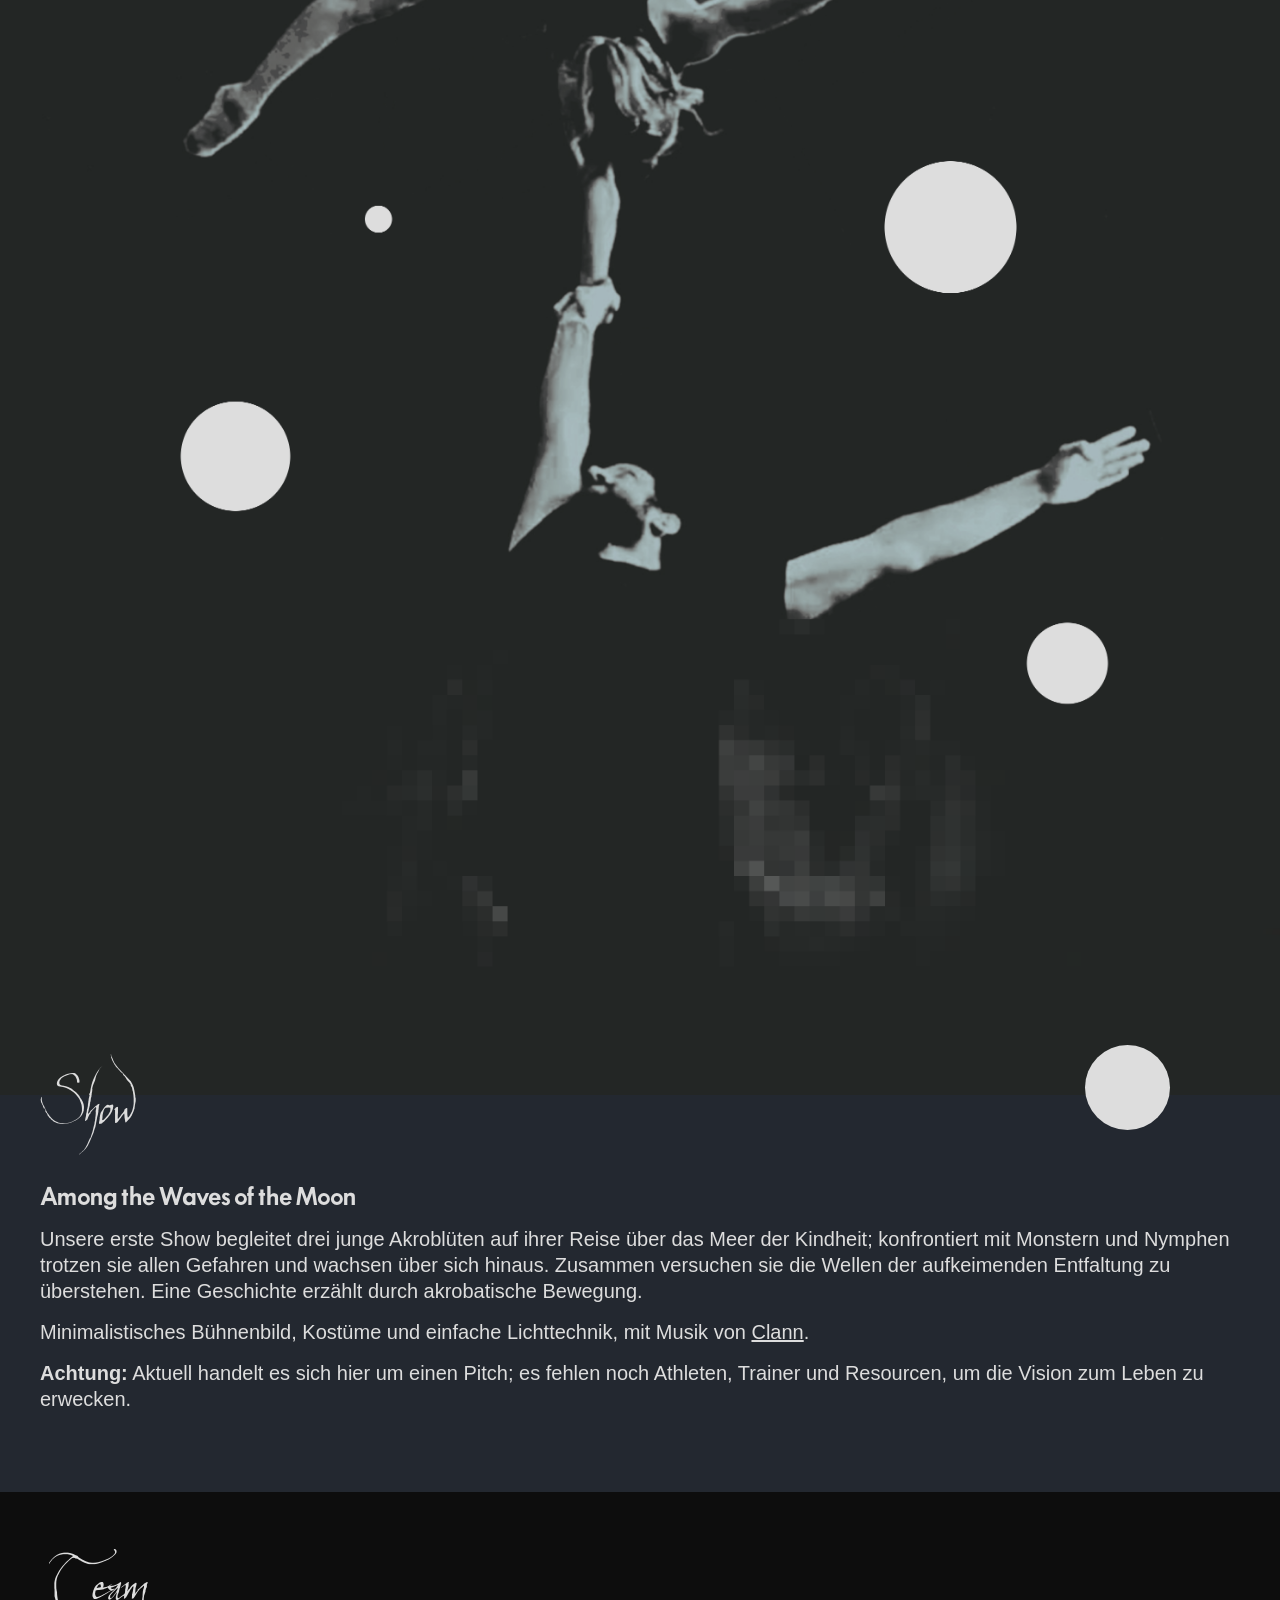
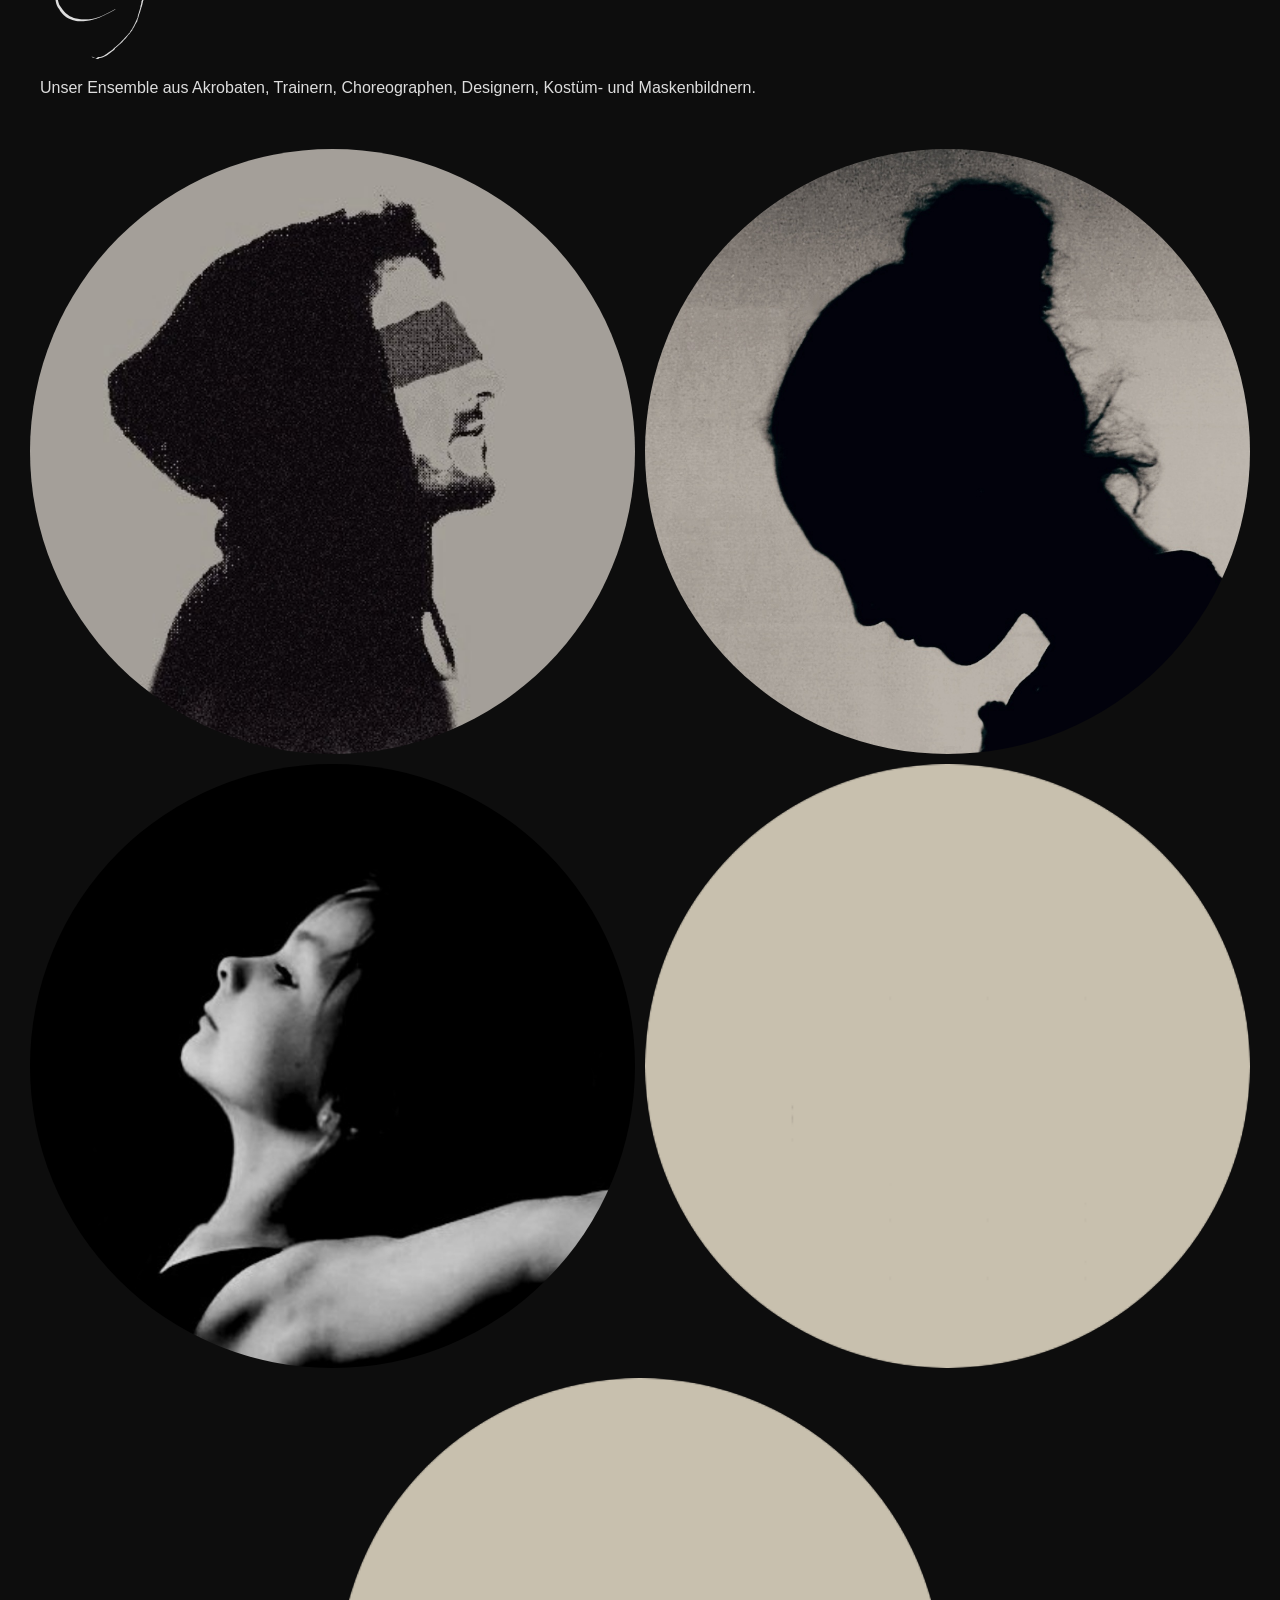
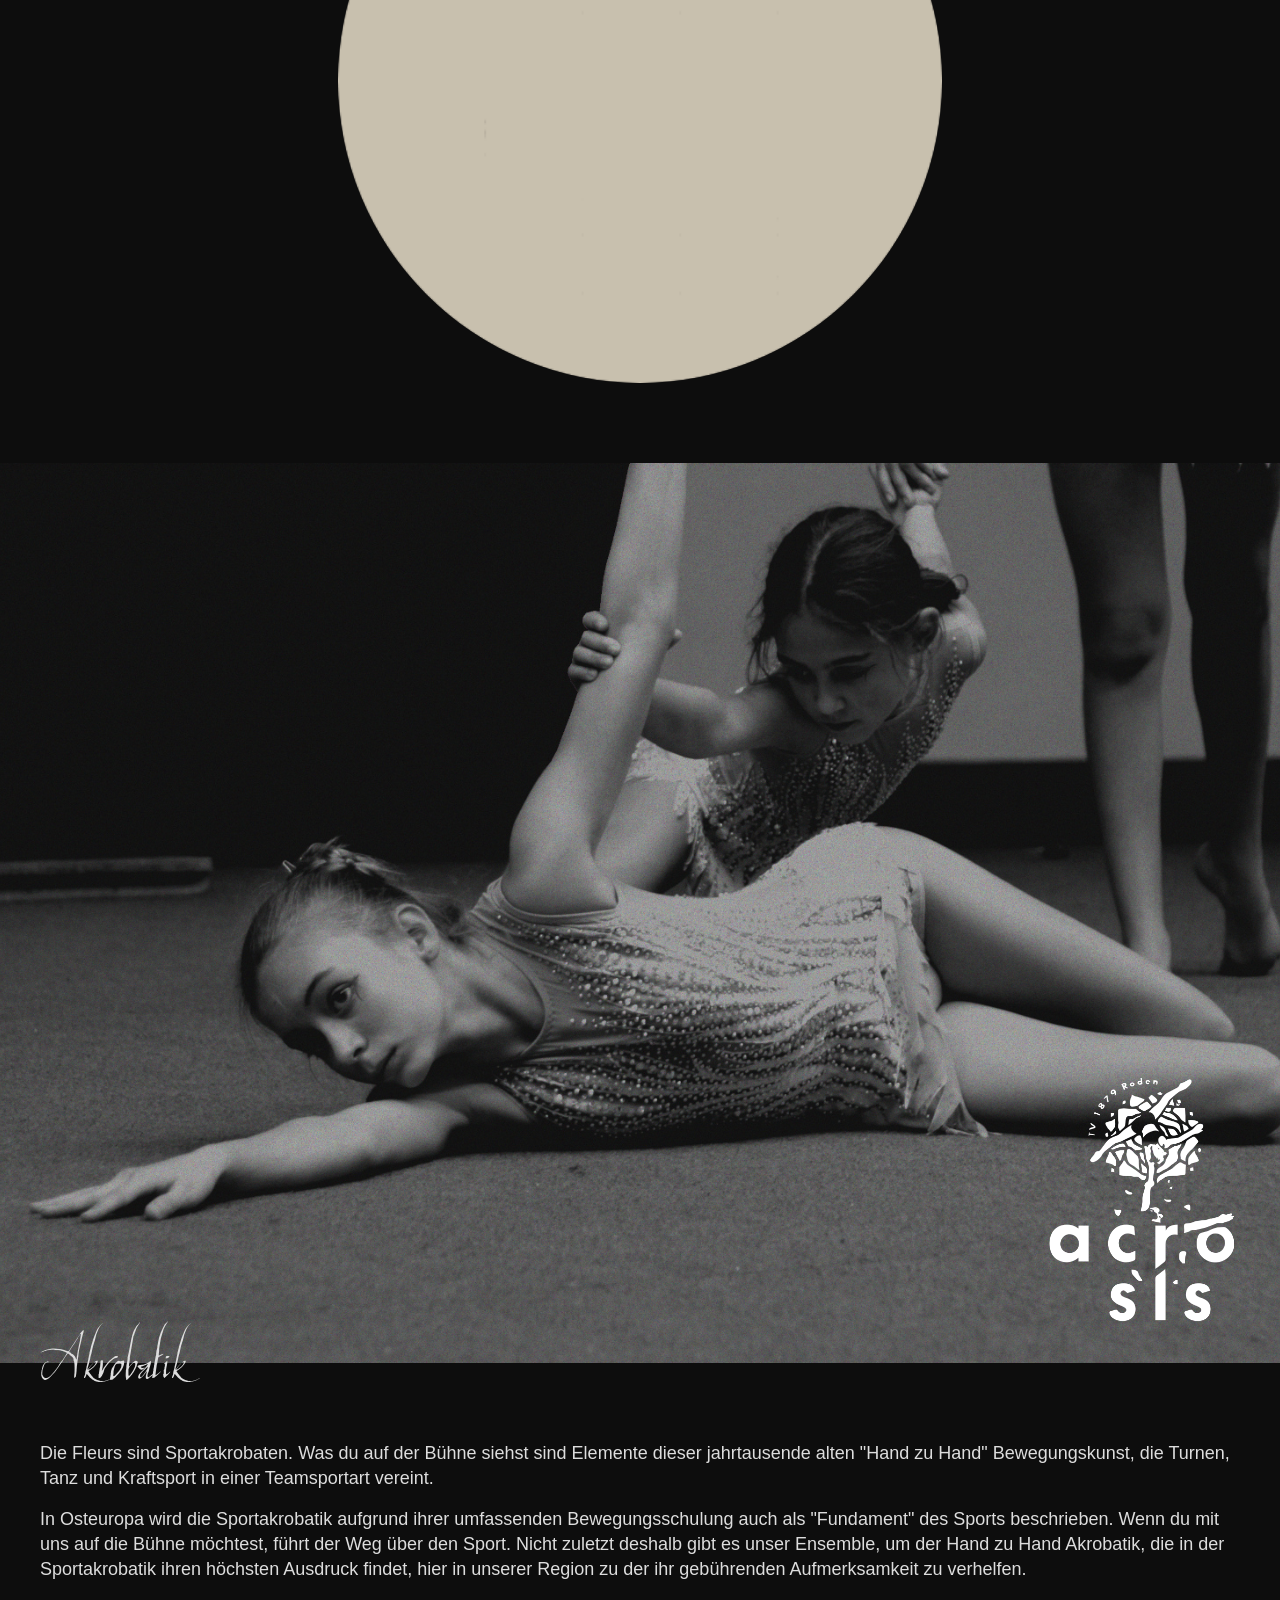
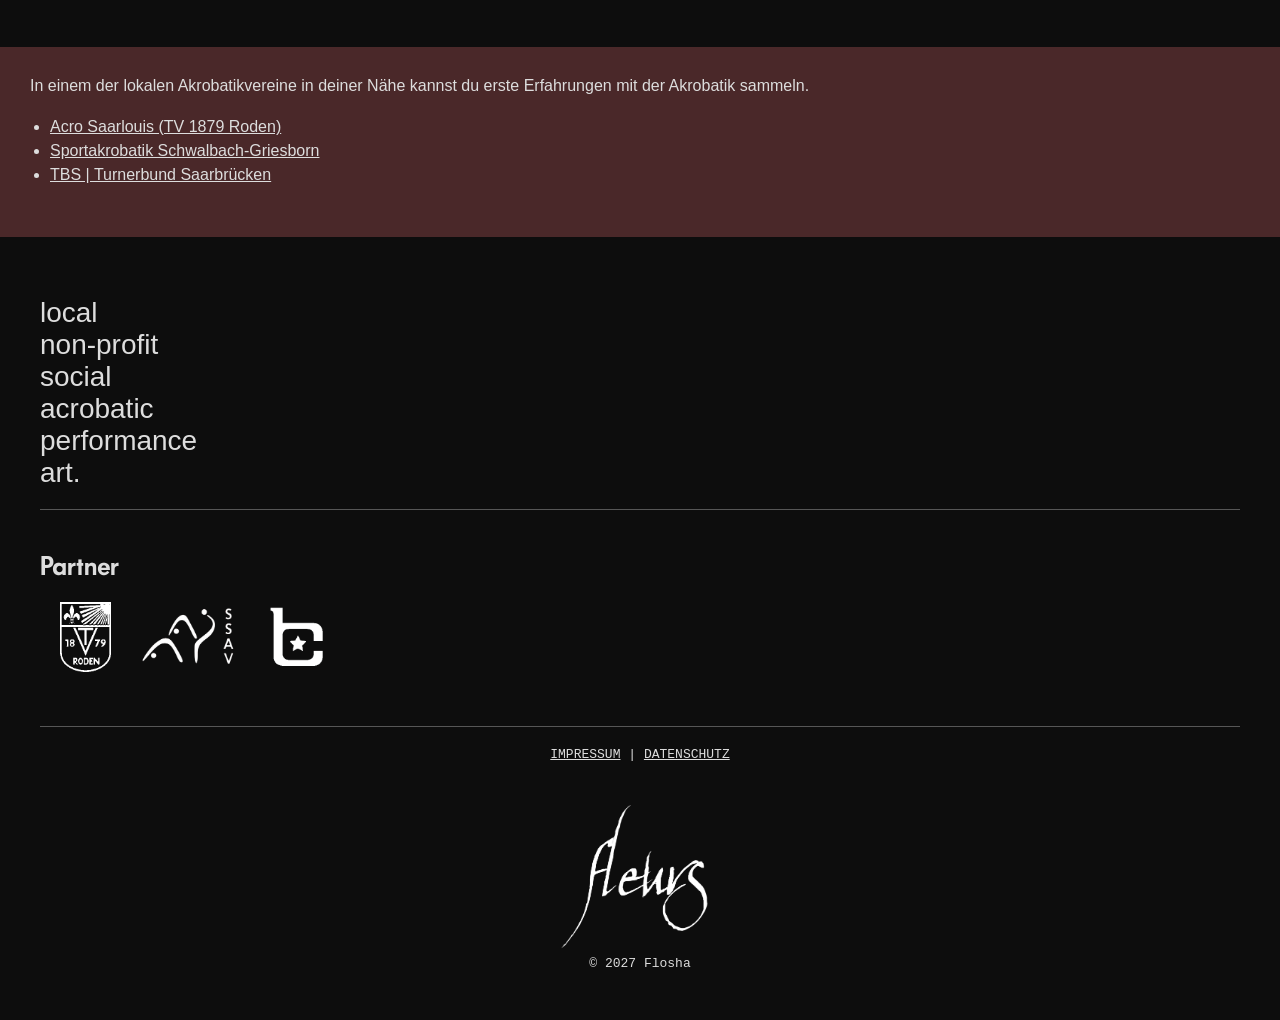
==== commit effdbc81: "upd subpage" ====
--- a/fleurs.html
+++ b/fleurs.html
@@ -26,7 +26,7 @@
         <h1>Les Fleurs</h1>
       </header>
 
-      <img class="bg" src="backgirl2.png">  
+      <img class="bg" src="assets/backgirl2.png">  
         
      <!-- <section class="cover">
         <section class="slogan">
@@ -84,22 +84,17 @@
 			</li>
 			<li>
 				<figure>
-					<img src="assets/empty-blue.png">
+					<img src="assets/empty.png">
 					<!--<figcaption><h4>Akrobatin</h4></figcaption>-->
 				</figure>
 			</li>
 			<li>
 				<figure>
-					<img src="assets/empty-blue.png">
+					<img src="assets/empty.png">
 					<!--<figcaption><h4>Choreographin</h4></figcaption>-->
 				</figure>
 			</li>
-			<li>
-				<figure>
-					<img src="assets/empty-blue.png">
-					<!--<figcaption><h4>Maske</h4></figcaption>-->
-				</figure>
-			</li>
+	
 		</ul>
 	</section>
 
--- a/style.css
+++ b/style.css
@@ -1,78 +1,375 @@
+* {
+  box-sizing: border-box;
+}
+
 @font-face {
   font-family: "Futura";
   src: url(assets/fonts/OPTIFuturaDemiBold.otf) format("truetype");
 }
 
 body {
-  background: #1b1b1b;
-  color: #fefefe;
+ /* background: #1b1b1b;
+  color: #fefefe;*/
+  background: #0d0d0d; 
+  color: #ddd;
   font-family: helvetica, arial;
   margin: 0;
-  border: 10px solid black;
+  transition: 0.4s;
 }
  @media only screen and (min-width: 820px) {
     body {
       display: flex;
       flex-direction: column;
-      max-width: 800px;
-      margin: 5em auto;
+      /*max-width: 800px;*/
+      /*margin: 5em auto;*/
+      /*border: 1px solid rgba(255, 255, 255, 0.3);*/
+      align-items: center;
   	}
   }
 
+@keyframes shrink-header {
+  from {
+    padding-block: 0.8rem;
+    /*background-color: rgba(255, 255, 255, 1);*/
+    /*border-bottom: 1px solid transparent;*/
+  }
+  to {
+    padding-block: 0.5rem;
+    /*background-color: rgba(245, 245, 245, 0.95);*/
+    /*border-bottom: 1px solid #ddd;*/
+    box-shadow: 0 4px 6px rgba(0, 0, 0, 0.05);
+  }
+}
+
+@keyframes shrink-font {
+  from {
+    font-size: 3rem;
+  }
+  to {
+    font-size: 2.4rem;
+  }
+}
+
+.top-logo {
+  background: #282837;
+}
+
 header {
-  background: #fff; /* 2026 White */
-  /* background: #fff2e6; /* Beige 2025 */
-  color: #000;
+  /*background: linear-gradient(rgba(10,10,10,0.8), rgba(64,64,64,0));*/
+  background: rgba(35, 35, 38, 0.8);
+/*  background: rgba(20, 20, 20, 0.90);*/
+  backdrop-filter: blur(10px);
+  color: #ddd;
   font-family: "Futura";
   margin: 0;
   padding: 0;
-}
-  header section {
-    display: flex;
-    background: #44414e; /* greyblue */ 
-    padding: 20px;
-    align-items: center;
-    justify-content: space-around;
-  }
-    header section img {
-      max-width: 80px;
-      margin-bottom: -80px;
-      filter: grayscale(100%); 
-      z-index: 2;
-    }
+  white-space: nowrap;
+
+  position: sticky;
+  top: 0;
+  z-index: 1000;
+  display: flex;
+  align-items: center;  
+  
+  animation: shrink-header linear both;
+  animation-timeline: scroll(root);
+  animation-range: 0px 200px; 
+}
+
+  header .logo-sm {
+    max-width: 80px;
+    margin-top: -10px;
+    margin-bottom: -8px;
+  }
+
+  .front-bg {
+    display: none;
+  }
+
+@media only screen and (min-width: 820px) {
+  header {
+    background: #0d0d0d;
+    animation: none;
+    padding-left: none;
+    width: 100%;
+    
+    margin: 0;
+    padding: 0;
+    /*justify-content: center;*/
+  }
+    header .logo-sm {
+      max-height: 100%;
+      max-width: initial;
+      margin: initial;
+      display: none;
+    }
+
+    header section:nth-of-type(2) {
+      display: flex;
+      align-items: center;
+      justify-content: space-between;
+      width: 100%;
+    }
+
+  .front-bg {
+    width: 100%;
+    margin: 0;
+    display: block;
+  }
+    .front-bg img {
+      width: 100%;
+    }
+    /*.front-bg figcaption {
+      display: flex;
+      justify-content: center;
+      position: sticky; 
+      bottom: 0;
+      margin-top: -75px;
+      font-family: Futura;
+      background: linear-gradient(rgba(64,64,64,0), rgba(10,10,10,0.8));
+      padding: 20px;
+      text-transform: uppercase;
+      letter-spacing: 5px;
+      font-size: 23px;
+    }*/
+}
+
+header h1 {
+  margin: 0;
+  /*font-size: 3.4em;*/
+  /*font-weight: 700;*/
+  font-weight: normal;
+  padding: 0 10px 0;
+  
+  animation: shrink-font linear both;
+  animation-timeline: scroll(root);
+  animation-range: 0px 200px;
+}
+
+  @media only screen and (min-width: 1100px) {
+    header h1 { 
+      font-size: 5em; 
+      animation: none;
+      
+      padding-left: 30px;
+      padding-right: 40px;
+    }
+
+  }
+ /* @media only screen and (min-width: 600px) {
+    header h1 { 
+      font-size: 2.5em; 
+      animation: none;
+      border-right: 5px solid #ddd;
+      padding-right: 40px;
+    }
+  }*/
+
+  header h2 {
+    display: none;
+  }
+
+  .shield-desktop img { 
+    max-width: initial;
+    max-height: 65px; 
+    filter: contrast(0.9); 
+    padding: 5px 10px 0 15px;
+    margin-bottom: -15px;
+    /* margin-top: -20px;*/
+  }
+
+    @media only screen and (min-width: 820px) {
+      .shield-desktop { 
+        display: flex;
+        align-items: center;
+       /* background: rgba(30, 30, 30, 0.90);
+        height: 100%;*/
+      }
+
+      header h2 {
+        display: block;
+        margin: 0;
+        padding-left: 40px;
+        padding-right: 40px;
+        font-size: 45px;
+      }
+
+      header .shield-desktop:nth-of-type(2) {
+        display: flex;
+      }
+    }
+
       @media only screen and (min-width: 820px) {
-        header section img { max-width: 200px; }
-      }
-
-    header section h2 {
-      padding: 0;
-      color: #fff; 
-      font-size: 1em;
-    }
+        .shield-desktop img { 
+          max-height: 120px; 
+          margin-top: -20px;
+          margin-bottom: -58px;
+        }
+      }
+
       @media only screen and (min-width: 820px) {
-        header section h2 { font-size: 2em; }
-      }
-
-    header a { text-decoration: none; }
+        .shield-desktop h2 { 
+          font-size: 2em; 
+          font-weight: normal; 
+        }
+      }
+
+
+    .intro {
+      background: #0f0e10;
+      
+    }
+
+    .intro img {
+      margin-top: -60px; 
+      border-top: 60px solid #232326;
+      border-right: 30px solid #232326;
+    }
+
+      .intro p {
+        padding: 0px 40px 0;
+      }
+
+      .intro>section {
+              margin-top: -5px;
+              border-left: 30px solid #232326;
+              border-top: 45px solid #232326; 
+              padding-top: 30px;
+              padding-bottom: 30px;
+      }
+
+      .intro section p:first-child {
+        margin-bottom: 50px;
+      }
+
+    @media only screen and (min-width: 820px) {
+      .intro {
+        display: flex;
+        justify-content: center;
+        align-items: center;
+        width: 100%;
+        gap: 30px;
+        padding-top: 80px;
+        padding-bottom: 80px;
+     /*   position: sticky;
+        top: 100px;
+        z-index: -10;  */
+      }
+
+      .intro>section {
+        /*border-left: 30px solid #232326;*/
+        border-top: none;
+        padding: 30px;
+      }
+
+      .intro img {
+        border: 0;
+        padding-left: 30px;
+        padding-right: 30px;
+      }
+
+      .intro p {
+        max-width: 450px;
+      }
+
+      .intro img {
+        max-width: 40vw;
+      }
+    }
+
+    .whatitis {
+      font-size: 28px;
+      margin-top: 0;
+      /* position: sticky;
+      top: 60px; */
+      margin-bottom: 0;
+    }
+      @media only screen and (min-width: 820px) {
+        .whatitis { 
+          font-size: 35px;
+          padding: 0 30px 30px;
+        }
+      } 
+
 
 .sport-bg {
   filter: grayscale(90%); 
-}
-
-h1, h2, h3, h4 {
+  /*border: 5px solid black;*/
+}
+
+.sport-show {
+ /* padding-top: 30px; */
+ margin: 1em;
+}
+    @media only screen and (min-width: 820px) {
+      .sport-show {
+        display: flex;
+        justify-content: center;
+        gap: 20px;
+        padding-top: 120px;
+        width: 100%;
+      }
+    }
+
+  .sport, .show {
+    font-size: 14px;
+    padding: 1em;
+    padding-bottom: 2.5em;
+  }
+
+  .sport h3, .show h3 {
+    border-top: 1px solid #ddd;
+    padding: 30px 0 0;
+    margin-left: 15px;
+    margin-right: 15px;
+  }
+
+.show>div {
+  display: flex;
+  flex-direction: column;
+  justify-content: center;
+  align-items: center;
+}
+
+  .show img {
+    display: block;
+    max-width: 80%;
+    margin-top: 20px;
+    margin-bottom: 10px;
+    margin-left: -20px;
+  }
+
+  .sport { 
+    /*background: #4A2829;*/ 
+    background: #29272e; 
+    margin-bottom: 20px;
+  }
+  
+  .show { background: #232830; }
+      @media only screen and (min-width: 820px) {
+        .sport, .show { 
+          font-size: inherit; 
+          padding: 2em;
+          max-width: 500px;
+          margin-bottom: 0;
+        }
+      }
+
+      .history figure {
+        margin: 0;
+        padding: 0;
+      }
+        .history figcaption {
+          font-size: 0.8rem;
+          padding: 1em;
+          margin-top: -4px;
+          background: #2b2b38;
+        }
+
+h2, h3, h4 {
   padding: 0 15px;
   font-family: "Futura";
 }
-
-h1 {
-  font-size: 3.4em;
-  margin: 0;
-  padding-top: 0;
-  text-align: center;
-}
-  @media only screen and (min-width: 820px) {
-    h1 { font-size: 7em; }
-  }
 
 /*h2 { margin-top: -25px; }*/
 h3 { font-size: 1.5em; }
@@ -101,62 +398,211 @@
   max-width: 100%;
 }
 
-.news {
-  padding: 20px 0;
-  background: #44414e; /* greyblue */ 
-  color: #fff;
+.h2h {
+  width: 100%;
+  margin-top: 30px;
+}
+
+.gallery {
+  background: #232326; 
+  color: #ddd;
   display: flex;
-  flex-direction: column;
-  justify-content: center;
-  align-items: center;
-}
-
-.news img {
-  border: 5px solid black;
-  max-width: 90%;
-  display: block;
+
+  gap: 20px;
+  overflow-x: auto;
+  padding: 50px 30px;
+  margin-bottom: 30px;
+  height: 62vh;
+  width: 100%;
+}
+
+.gallery a {
+  padding: 0;
+  margin: 0;
+}
+
+.gallery img {
+  height: 100%;
+  max-width: initial;
   margin: 0 auto;
+}
+
+    @media only screen and (min-width: 820px) {
+      .gallery {
+        padding: 80px;
+        /*flex-wrap: wrap;*/
+        /*justify-content: center;*/
+        height: 75vh;
+      }
+
+      .gallery img {
+       /* max-height: 400px;*/
+        margin: 0 auto;
+      }
+    }
+
+
+
+.news h4 {
+  font-weight: normal;
+  font-size: 28px;
+  padding: 0 20px 0px;
+  
 }
   
 .bright {
-  background: #fff; /* 2026 White */
-  /* background: #fff2e6; /* Beige 2025 */
-  color: #000;
-}
-
-.show {
-  background: #000;
-  padding-bottom: 20px; 
-}
+  background: #0d0d0d; 
+  color: #ddd;
+}
+
 /*   .show h3 {
      margin-top: -20px;
    }
 */
-  .training { background: #000; }
-  .training .bright {
-    padding-bottom: 20px;
-  }
+
+  .join {
+    color: #ddd;
+    font-size: 14px;
+    padding-top: 1em;
+    background: #161616;
+    margin-right: 1em;
+    margin-left: 1em;
+    margin-bottom: 2em;
+  }
+    .join p, .join h3, .join h4 {
+      margin-left: 1em;
+      margin-right: 1em; 
+      font-weight: normal; 
+    }
+      .join h3 {
+        margin: 20px 15px;
+      }
+
+    @media only screen and (min-width: 820px) {
+      .athletes-mobile {
+        display: none;
+      }
+      .join {
+        width: 40%;
+      }
+    }
+  
+  .probetraining {
+    background: #342b36; 
+    padding: 20px 0 25px;
+    font-size: 0.9rem;
+    margin-top: 40px;
+  }
+    
+
+
+  .concept {
+    font-size: 0.9rem;
+    background: #161616;
+    padding: 10px 20px 30px;
+    display: flex;
+    flex-direction: column;
+  }
+
+  .concept section:nth-of-type(1) {
+    padding-bottom: 2em;
+  }
+
+    .concept h3, .concept p {
+      padding-left: 0;
+      padding-right: 0;
+    }
+    .concept>section p:nth-of-type(4) {
+      font-weight: bold;
+    }
+
+  .schedule {
+    background: #161616;
+    padding: 1em;
+    padding-bottom: 40px;
+    margin-top: -5px;
+  }
+
+    @media only screen and (min-width: 820px) {
+      .schedule {
+        background: none;
+        margin-top: 50px;
+        margin-bottom: 20px;
+        width: 700px;
+      }
+
+      .concept {
+        background: #1e1e1e;
+        
+        display: flex;
+        flex-direction: row;
+        justify-content: center;
+        align-items: center;
+        width: 100%;
+        padding-top: 100px;
+        padding-bottom: 100px;
+      }
+
+        .concept section:nth-of-type(1) {
+          max-width: 400px;
+          padding-right: 30px;
+          border: none;
+        }
+
+      .history {
+        max-width: 500px;
+        border: none;
+      }
+    }
 
   .schedule section {
     margin-top: 10px;
   }
 
+  .schedule>p {
+    font-size: 0.9rem;
+    margin: 1.5em 1em 0;
+
+  }
+
   .schedule summary {
-    padding: 10px;
-    padding-left: 10px;
-    padding-left: 25px;
-  }
-
-summary h4 { 
-  font-size: inherit; 
-  display: inline-block; 
-}
+  }
+
+  .schedule h3, .concept h3 {
+    font-weight: normal;
+    font-size: 18px;
+    border: 1px solid #ddd;
+    display: inline-block;
+    padding: 1em 1.5em;
+  }
 
 summary { 
-  list-style-type: '▼'; 
   margin: 0;
   cursor: pointer;
+    display: flex;
+  justify-content: space-between;
+  align-items: center;
 } 
+  summary h4 { 
+    font-size: inherit; 
+    display: inline-block;
+    font-weight: normal;
+    padding: 10px 25px;
+  }
+    summary h4::before {
+      content: '▼'; 
+      padding-right: 15px;
+    }
+  summary span {
+    margin-right: 30px;
+  }
+    summary>section span:nth-of-type(1) {
+      margin-top: -8px;
+    }
+    summary>section span:nth-of-type(2) {
+      margin-top: -5px;
+    }
+
 
 details {
   padding: 0;
@@ -165,9 +611,45 @@
 
 details p {
   font-size: 14px;
-}
+  padding: 30px 20px 30px!important;
+  line-height: 1.4;
+}
+
+.circle {
+  height: 22px;
+  width: 22px;
+  border-radius: 50%;
+  display: block;
+}
+
+  span.pink { background: pink; }
+  span.green { background: mediumaquamarine; }
+  span.blue { background: #92adff; }
+  span.purple { background: mediumpurple; }
+  span.yellow { background: rgb(255, 221, 29); }
+  span.orange { background: rgb(255, 151, 54); }
+  span.red { background: #e74566; }
+  span.black { background: black; }
+  span.white { background: #ddd; }
+
+  details strong { font-weight: normal; }
+
+  strong.pink { color: pink; }
+  strong.green { color: mediumaquamarine; }
+  strong.blue { color: #92adff; }
+  strong.purple { color: mediumpurple; }
+  strong.yellow { color: rgb(255, 221, 29); }
+  strong.orange { color: rgb(255, 151, 54); }
+  strong.red { color: #e74566; }
+  strong.black { background: black; color: grey; }
+  strong.white { background: #ddd; color: black; }
+
 
 .schedule p {
+  padding: 0px 0px 30px;
+}
+
+.schedule section p {
   display: block;
   margin: 0;
   padding: 10px 15px;
@@ -195,11 +677,15 @@
   width: 100%; 
   border-collapse: collapse;
   font-size: 14px;
-  border-top: 5px solid black;
 }
 
 th { 
   text-align: left; 
+  text-transform: uppercase;
+  font-weight: normal;
+  font-family: monospace;
+  font-size: 13px;
+  color: #c0c0c0;
 }
 
 tr, td, th {
@@ -210,55 +696,103 @@
   background: rgba(0, 0, 0, 0.5); 
 }
 
-.beginner { background: #414e45; /* green */ }
+.hyazinth { background: #825260; /* pink */ }
+.smaragd { background: #414e45; /* green */ }
 .recreational { background: #44414e; /* blue */ }
-.professional { background: #4e4143; /* red */ }
+.professional { background: #55493e; /* yellow */ }
 .elite { background: #493131; /* redder */ }
 
 .contact {
-  background: #63233b;
-  padding: 5px 10px 10px;
-}
+  padding: 5px 10px 20px;
+  background: #1e1e1e;
+  margin: 3em 1em 1em;
+}
+  .contact h3 {
+    font-weight: normal;
+  }
+    @media only screen and (min-width: 820px) {
+      .contact {
+        max-width: 1000px;
+        width: 90%;
+      }
+    }
+
+/*  .contact>section {
+    padding-bottom: 20px;
+    border-bottom: 1px solid rgba(255, 255, 255, 0.3);
+  }
+*/
   .contact p {
     margin-top: 10px;
+    font-size: calc((.3375rem + .1vw) * 2.22222);
+    line-height: calc((.3375rem + .1vw) * 3.5);
   }
 
 footer {
+  /*border-top: 1px solid rgba(255, 255, 255, 0.3);*/  
   width: 100%;
   margin: 0;
-  padding-top: 50px;
   font-size: 12px;
   text-align: center;
-  background: #000;
+  background: #0d0d0d; 
+  color: #ddd;
 }
   footer .footer-graphics {
     display: flex;
     align-items: center;
-    justify-content: space-around;
+    justify-content: center;
+    gap: 30px;
+    padding: 30px;
   }
     footer section img {
-      max-width: 45%;
-      max-height: 300px;
+      height: 150px;
     }
       footer section .wappen {
-        max-width: 80%;
+        height: 110px;
       }
       @media only screen and (min-width: 820px) {
-        footer section .wappen { max-width: 100%; }
+        footer section .wappen {  }
       }
 
 
 footer p {
   display: block;
-  margin: 25px 0 0;
-  padding: 15px;
-  background: #44414e; /* blue */
-}
-
-a {
-  color: inherit;
-}
+  margin: 0;
+  padding-bottom: 15px;
+}
+
+a { color: inherit; }
 
 ::selection {
   background: #44414e;
   color: #fefefe;
+}
+
+/* HOVER EFFECTS */
+
+a { transition: 0.4s; }
+a:hover { color:rgba(255, 151, 151, 0.61); }
+
+@media only screen and (min-width: 820px) {
+  header img { transition: 0.3s; }
+    header img:hover { opacity: 0.7; }
+
+  .gallery img { 
+    border: 1px solid #232326; 
+    transition: 0.5s; 
+  }
+    .gallery img:hover { 
+      border: 1px solid #ddd; 
+      filter: brightness(0.8); 
+    }
+  
+  footer img { transition: 0.5s; }
+  footer img:hover { opacity: 0.5; }
+
+  summary { transition: 0.4s; }
+    summary:hover { 
+      filter: contrast(1.5); 
+      background-color:rgba(0, 0, 0, 0.3);
+    }
+}
+
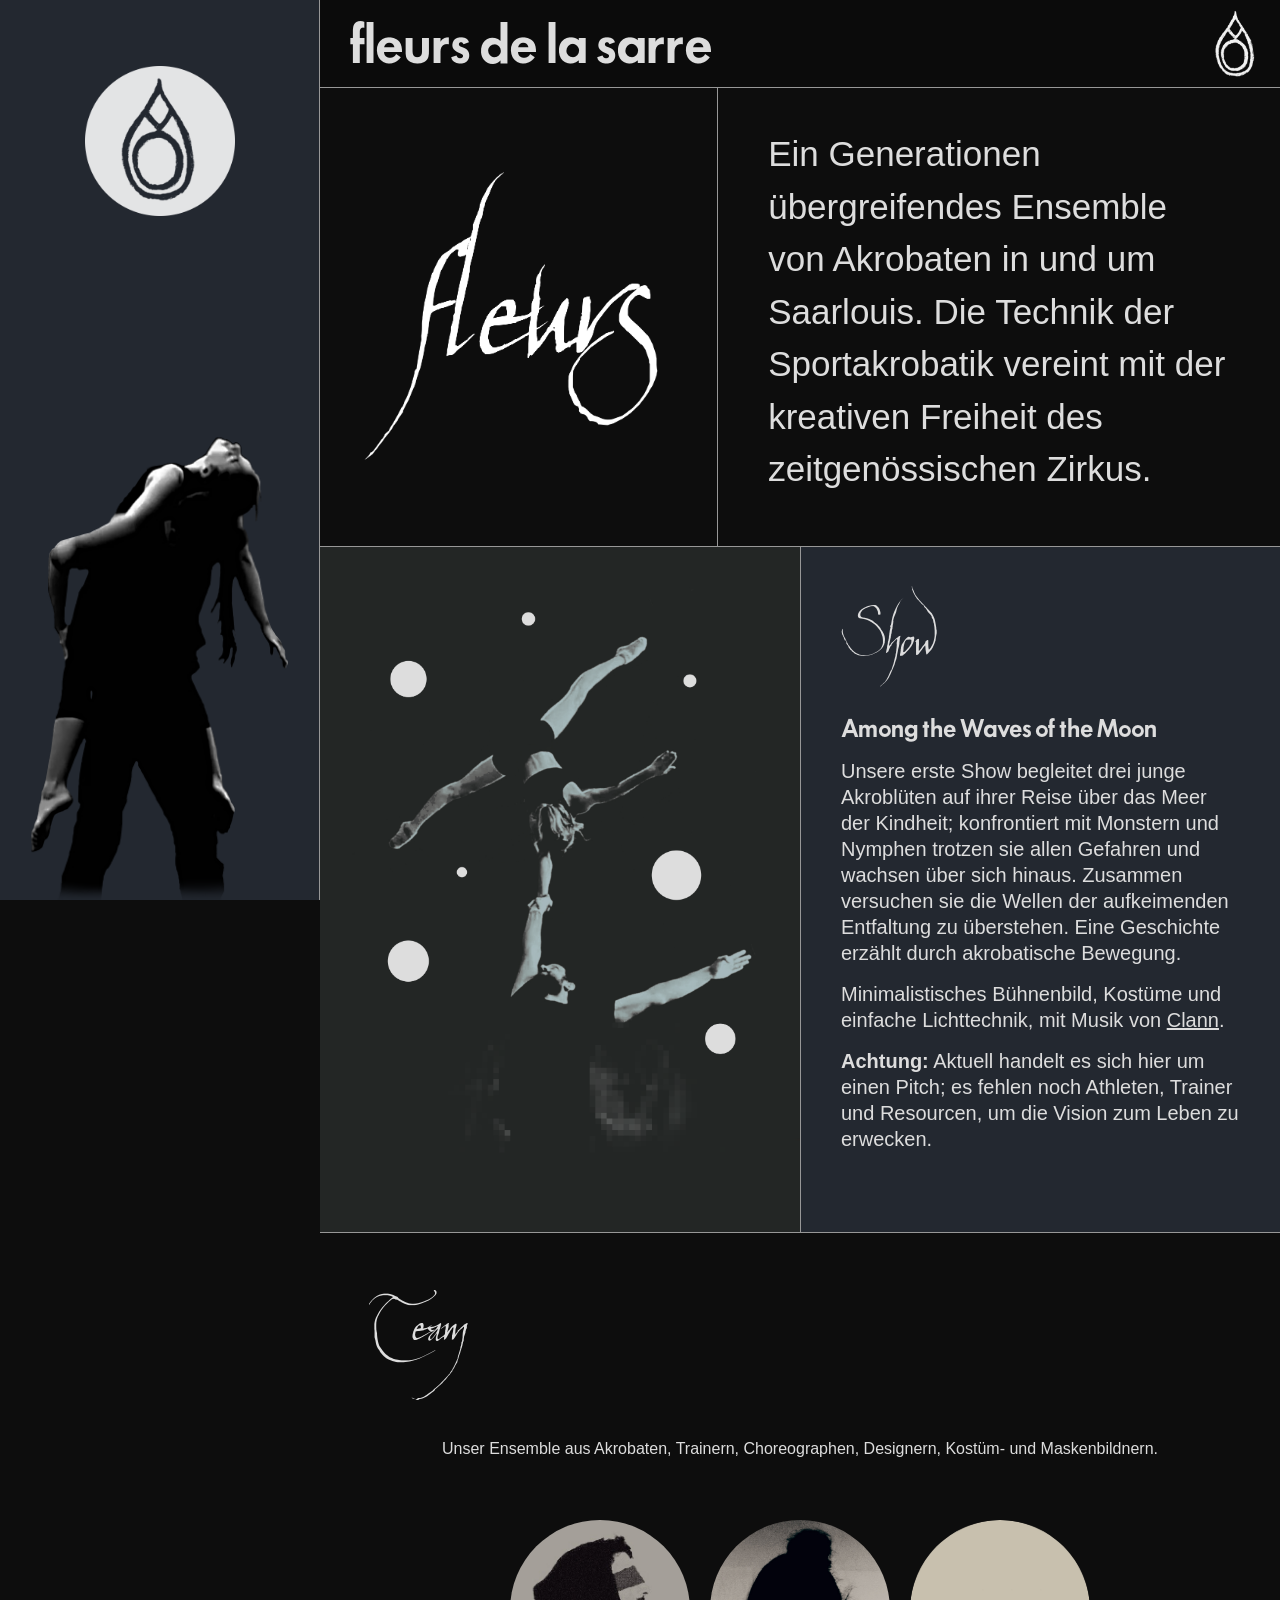
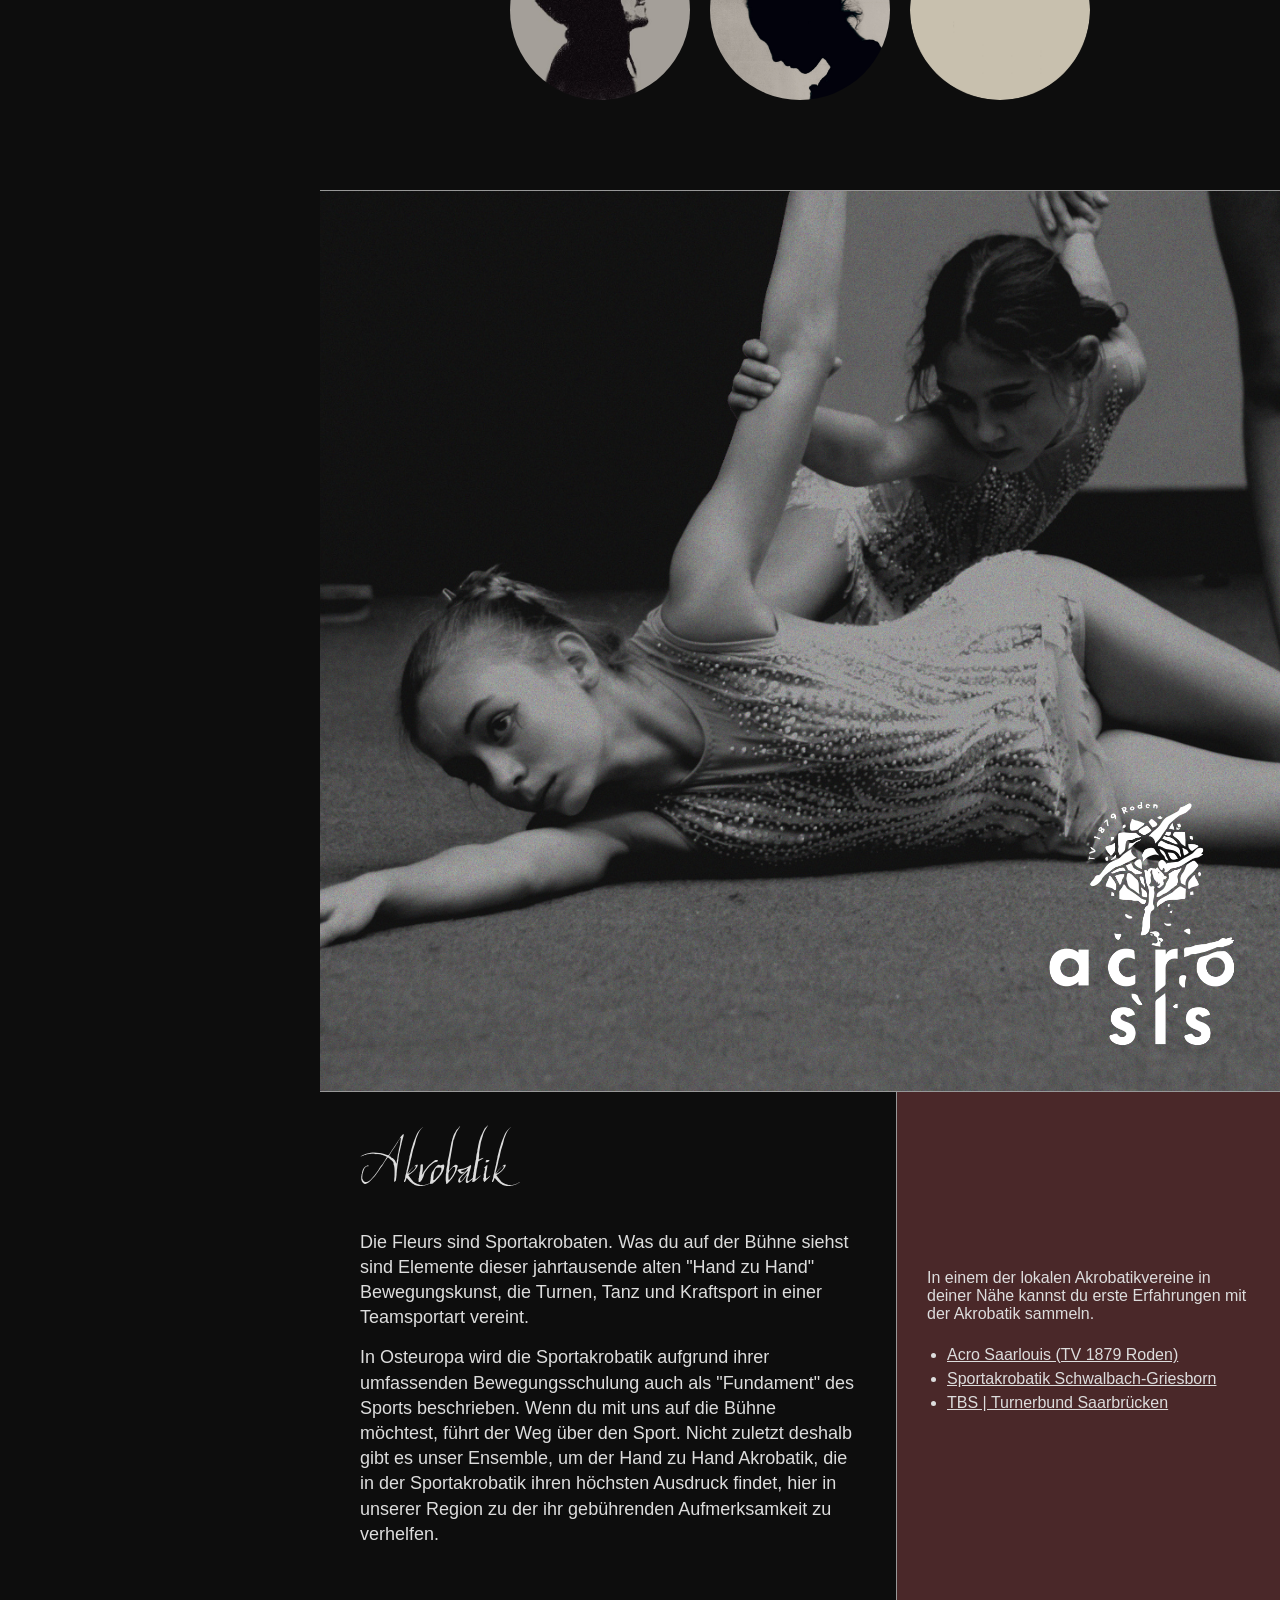
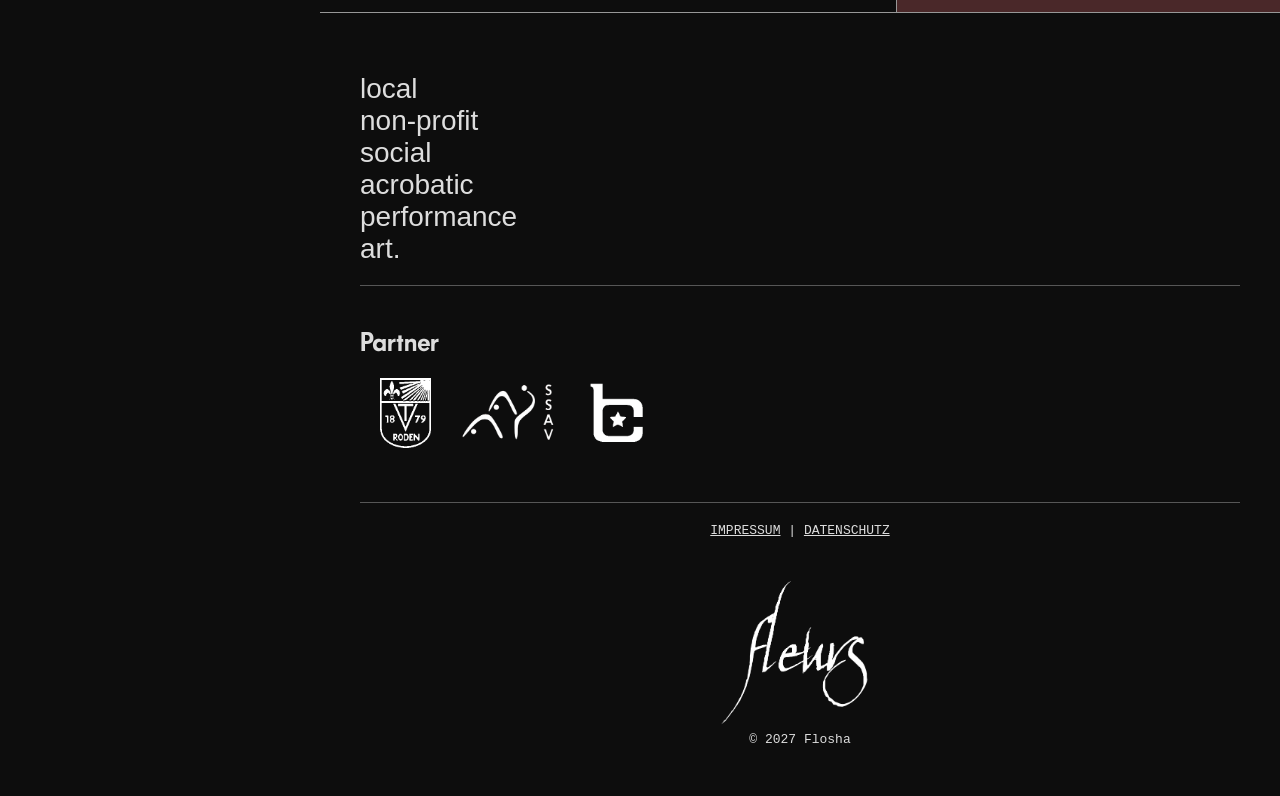
==== commit 01920a5a: "upd style" ====
--- a/fleurs.html
+++ b/fleurs.html
@@ -1,64 +1,71 @@
 <!doctype html>
 <html lang="de">
-    <head>
-        <meta charset="utf-8" />
-        <meta name="viewport" content="width=device-width,initial-scale=1">
-        <meta name="color-scheme">
-        <title>Les Fleurs de la Sarre</title>
-        <meta name="description" content="Akrobatik in Saarlouis, Turnverein, Turnen, Sportakrobatikabteilung des TV 1879 Saarlouis-Roden. Akrobatik ist Turnen mit Partnern und vereint Kraft mit Eleganz."/>
-        <meta property="og:title" content="Acro Saarlouis. Sportakrobatikabteilung des TV 1879 Saarlouis-Roden"/>
-        <meta property="og:description" content="Akrobatik in Saarlouis, Turnverein, Turnen, Sportakrobatikabteilung des TV 1879 Saarlouis-Roden. Akrobatik ist Turnen mit Partnern und vereint Kraft mit Eleganz."/>
-        <meta property="og:type" content="website"/>
-        <meta property="og:url" content="https://acro-sls.de"/>
-        <!--<link rel="stylesheet" href="style.css">-->
-        <link rel="icon" type="image/x-icon" href="assets/fleurs.ico" />
-    </head>
-
-    <body>
-        
-    <section class="title">
-        
-      <header>
-        <a href="/">
-          <img class="logo" src="assets/logolight.png">
-        </a>
-        <!--<img src="IMG_20250526_213327.jpg" alt="Acro Saarlouis Logo der Sportakrobatikabteilung des TV 1879 Saarlouis-Roden">-->
-        <h1>Les Fleurs</h1>
-      </header>
-
-      <img class="bg" src="assets/backgirl2.png">  
-        
-     <!-- <section class="cover">
-        <section class="slogan">
-          <h1>love dreams strength trust beauty acro</h1>
-        </section>
-      </section>-->
-        
-    </section>
-    
-    <section class="wrapper">
-      <h2>Fleurs de la Sarre</h2>
+  <head>
+    <meta charset="utf-8" />
+    <meta name="viewport" content="width=device-width,initial-scale=1">
+    <meta name="color-scheme">
+    <title>Les Fleurs de la Sarre</title>
+    <meta name="description" content="Akrobatik in Saarlouis, Turnverein, Turnen, Sportakrobatikabteilung des TV 1879 Saarlouis-Roden. Akrobatik ist Turnen mit Partnern und vereint Kraft mit Eleganz."/>
+    <meta property="og:title" content="Acro Saarlouis. Sportakrobatikabteilung des TV 1879 Saarlouis-Roden"/>
+    <meta property="og:description" content="Akrobatik in Saarlouis, Turnverein, Turnen, Sportakrobatikabteilung des TV 1879 Saarlouis-Roden. Akrobatik ist Turnen mit Partnern und vereint Kraft mit Eleganz."/>
+    <meta property="og:type" content="website"/>
+    <meta property="og:url" content="https://acro-sls.de"/>
+    <!--<link rel="stylesheet" href="style.css">-->
+    <link rel="icon" type="image/x-icon" href="assets/fleurs.ico" />
+  </head>
+
+  <body>
+       
+    <section class="left">  
+      <section class="title">  
+        <header>
+          <a href="/">
+            <img src="assets/logolight.png">
+          </a>
+          <!--<img src="IMG_20250526_213327.jpg" alt="Acro Saarlouis Logo der Sportakrobatikabteilung des TV 1879 Saarlouis-Roden">-->
+          <!--<h1>Les Fleurs</h1>-->
+        </header>
+
+        <img class="bg" src="assets/backgirl2.png">  
+          
+        <!-- 
+        <section class="cover">
+          <section class="slogan">
+            <h1>love dreams strength trust beauty acro</h1>
+          </section>
+        </section>-->    
+      </section>
+    </section>  
+    
+    <main>
+      <section class="name-top">
+        <h2>Fleurs de la Sarre</h2>
+        <img src="assets/fleurs-crest.png">
+      </section>
       <section class="intro">
+        <img src="assets/fleurs.png">
         <p>Ein Generationen übergreifendes Ensemble von Akrobaten in und um Saarlouis. Die Technik der Sportakrobatik vereint mit der kreativen Freiheit des zeitgenössischen Zirkus.</p> 
       </section>
 
-     <img class="h2h" src="assets/h2h.png">   
-        
-    <section class="shows">     
-      <h2>Show</h2>
-        <span class="moon"></span>
-        <ul>
-            <li>
-                <h3>Among the Waves of the Moon</h3> 
-                <!--<p>Our first show will accompany three girls, acrobatic flowers in growth, living on an island of safety. They try to cross the ocean of childhood, but are threatened to be carried away by the nymphs. Together they try to survive the waves of uncertainty. This is their story, told through acrobatic movement.</p>-->
-				<p>Unsere erste Show begleitet drei junge Akroblüten auf ihrer Reise über das Meer der Kindheit; konfrontiert mit Monstern und Nymphen trotzen sie allen Gefahren und wachsen über sich hinaus. Zusammen versuchen sie die Wellen der aufkeimenden Entfaltung zu überstehen. Eine Geschichte erzählt durch akrobatische Bewegung.</p>
-                <p>Minimalistisches Bühnenbild, Kostüme und einfache Lichttechnik, mit Musik von <a href="https://music.youtube.com/channel/UCCb-f6Un6ysSQEKNqL0QESA">Clann</a>.</p>
-					<!--<p>Minimal stage-, costume- and light design, with music by <a href="https://music.youtube.com/channel/UCCb-f6Un6ysSQEKNqL0QESA">Clann</a>.</p>-->
-
-				<p><strong>Achtung:</strong> Aktuell handelt es sich hier um einen Pitch; es fehlen noch Athleten, Trainer und Resourcen, um die Vision zum Leben zu erwecken.</p>
-            </li>        
-        </ul>
-    </section>
+      <section class="show-wrapper">
+        <img class="h2h" src="assets/h2h.png">   
+          
+        <section class="shows">     
+          <h2>Show</h2>
+            <span class="moon"></span>
+            <ul>
+                <li>
+                    <h3>Among the Waves of the Moon</h3> 
+                    <!--<p>Our first show will accompany three girls, acrobatic flowers in growth, living on an island of safety. They try to cross the ocean of childhood, but are threatened to be carried away by the nymphs. Together they try to survive the waves of uncertainty. This is their story, told through acrobatic movement.</p>-->
+            <p>Unsere erste Show begleitet drei junge Akroblüten auf ihrer Reise über das Meer der Kindheit; konfrontiert mit Monstern und Nymphen trotzen sie allen Gefahren und wachsen über sich hinaus. Zusammen versuchen sie die Wellen der aufkeimenden Entfaltung zu überstehen. Eine Geschichte erzählt durch akrobatische Bewegung.</p>
+                    <p>Minimalistisches Bühnenbild, Kostüme und einfache Lichttechnik, mit Musik von <a href="https://music.youtube.com/channel/UCCb-f6Un6ysSQEKNqL0QESA">Clann</a>.</p>
+              <!--<p>Minimal stage-, costume- and light design, with music by <a href="https://music.youtube.com/channel/UCCb-f6Un6ysSQEKNqL0QESA">Clann</a>.</p>-->
+
+            <p><strong>Achtung:</strong> Aktuell handelt es sich hier um einen Pitch; es fehlen noch Athleten, Trainer und Resourcen, um die Vision zum Leben zu erwecken.</p>
+                </li>        
+            </ul>
+        </section>
+      </section>
 
 	<section class="ensemble">
 		<h2>Team</h2>
@@ -76,50 +83,49 @@
 					<!--<figcaption><h4>Akrobatin</h4></figcaption>-->
 				</figure>
 			</li>
-			<li>
+			<!--<li>
 				<figure>
 					<img src="assets/mw.jpg">
-					<!--<figcaption><h4>Akrobatin</h4></figcaption>-->
 				</figure>
-			</li>
+			</li>-->
 			<li>
 				<figure>
 					<img src="assets/empty.png">
-					<!--<figcaption><h4>Akrobatin</h4></figcaption>-->
 				</figure>
 			</li>
-			<li>
+			<!--<li>
 				<figure>
 					<img src="assets/empty.png">
-					<!--<figcaption><h4>Choreographin</h4></figcaption>-->
 				</figure>
-			</li>
+			</li>-->
 	
 		</ul>
 	</section>
 
     <section class="sports">
-        <img src="assets/acro-sls-white.png" alt="Acro Saarlouis">
+        <a href="https://acro-sls.de" target="_blank">
+          <img src="assets/acro-sls-white.png" alt="Acro Saarlouis">
+        </a>
     </section>    
 
-    <section class="sportsacro">
-      <h2>Akrobatik</h2>
-      <p>Die Fleurs sind Sportakrobaten. Was du auf der Bühne siehst sind Elemente dieser jahrtausende alten "Hand zu Hand" Bewegungskunst, die Turnen, Tanz und Kraftsport in einer Teamsportart vereint.<!-- [oder in einer Kooperation von?]--><!-- <a href="https://acro-sls.de">Acro Saarlouis</a> (TV 1879 Roden)<!--[und Sportakrobatik Schwalbach-Griesborn?], zwei lokalen Vereinen, denen jeder beitreten kann--> <!--, unserem lokalen Verein.--></p>
-		
-      <p>In Osteuropa wird die Sportakrobatik aufgrund ihrer umfassenden Bewegungsschulung auch als "Fundament" des Sports beschrieben. Wenn du mit uns auf die Bühne möchtest, führt der Weg über den Sport. Nicht zuletzt deshalb gibt es unser Ensemble, um der Hand zu Hand Akrobatik, die in der Sportakrobatik ihren höchsten Ausdruck findet, hier in unserer Region zu der ihr gebührenden Aufmerksamkeit zu verhelfen.</p>
-	</section>
-
-     <section class="clubs">
-		 <p>In einem der lokalen Akrobatikvereine in deiner Nähe kannst du erste Erfahrungen mit der Akrobatik sammeln.</p>
-		 <ul>
-			 <li><a href="https://acro-sls.de">Acro Saarlouis (TV 1879 Roden)</a></li>
-			 <li><a href="">Sportakrobatik Schwalbach-Griesborn</a></li>
-			 <li><a href="https://www.tbs-saarbruecken.de">TBS | Turnerbund Saarbrücken</a></li>
-		 </ul>
-	 </section>
-		
-    </section>
-    
+    <section class="sports-wrapper">
+      <section class="sportsacro">
+        <h2>Akrobatik</h2>
+        <p>Die Fleurs sind Sportakrobaten. Was du auf der Bühne siehst sind Elemente dieser jahrtausende alten "Hand zu Hand" Bewegungskunst, die Turnen, Tanz und Kraftsport in einer Teamsportart vereint.<!-- [oder in einer Kooperation von?]--><!-- <a href="https://acro-sls.de">Acro Saarlouis</a> (TV 1879 Roden)<!--[und Sportakrobatik Schwalbach-Griesborn?], zwei lokalen Vereinen, denen jeder beitreten kann--> <!--, unserem lokalen Verein.--></p>
+      
+        <p>In Osteuropa wird die Sportakrobatik aufgrund ihrer umfassenden Bewegungsschulung auch als "Fundament" des Sports beschrieben. Wenn du mit uns auf die Bühne möchtest, führt der Weg über den Sport. Nicht zuletzt deshalb gibt es unser Ensemble, um der Hand zu Hand Akrobatik, die in der Sportakrobatik ihren höchsten Ausdruck findet, hier in unserer Region zu der ihr gebührenden Aufmerksamkeit zu verhelfen.</p>
+      </section>
+
+      <section class="clubs">
+        <p>In einem der lokalen Akrobatikvereine in deiner Nähe kannst du erste Erfahrungen mit der Akrobatik sammeln.</p>
+        <ul>
+          <li><a href="https://acro-sls.de" target="_blank">Acro Saarlouis (TV 1879 Roden)</a></li>
+          <li><a href="https://sportakrobatik-schwalbach.de" target="_blank">Sportakrobatik Schwalbach-Griesborn</a></li>
+          <li><a href="https://www.tbs-saarbruecken.de" target="_blank">TBS | Turnerbund Saarbrücken</a></li>
+        </ul>
+      </section>
+		</section>
+
     <section class="organisation">
       <div>
         <p>
@@ -136,15 +142,13 @@
     <section class="support">
       <h2>Partner</h2>
         <ul>
-		  <li><a href="https://acro-sls.de"><img src="assets/tvroden-tr.png" alt="TV 1879 Roden"></a></li>
+		  <li><a href="https://acro-sls.de" target="_blank"><img src="assets/tvroden-tr.png" alt="TV 1879 Roden"></a></li>
           <!--<li><img src="assets/top-logo.png" alt="Stadt Saarlouis"></li>-->
-          <li><a href="https://ssav.de/"><img src="assets/ssav-white.png" alt="SSAV - Saarländischer Sportakrobatikverband"></a></li>
-          <li><a href="https://turnanzuege-lessel.de/"><img src="assets/lessel.png" alt="Turnanzüge Lessel schneidert unsere Kostüme"></a></li>
+          <li><a href="https://ssav.de/" target="_blank"><img src="assets/ssav-white.png" alt="SSAV - Saarländischer Sportakrobatikverband"></a></li>
+          <li><a href="https://turnanzuege-lessel.de/" target="_blank"><img src="assets/lessel.png" alt="Turnanzüge Lessel schneidert unsere Kostüme"></a></li>
         </ul>
     </section>
         
-    </main>
-      
     <footer>
       <div> 
 		<p><a href="impressum.html">Impressum</a> | <a href="datenschutz.html">Datenschutz</a></p>
@@ -155,6 +159,8 @@
       </div>
     </footer>
 
+    </main>
+      
   </body>
 
 </html>
@@ -189,47 +195,17 @@
     padding: 0;
     width: 100%;
     min-height: 100vh;
-  }
-
-    .title {
-      /*background-image: url("assets/bg.jpg");
-      background-size: cover; */
-	  background: #232830;
-      height: 82vh;
-    }
-
-    .logo {
-      width: 120px;
-    }
-
-  .bg {
-    position: relative;
-    z-index: 2;
-    left: 0;
-    right: 0;
-    top: 0;
-    /*margin: 3% auto 0;*/
-	margin: -50px auto 0;
-    
-    max-width: 100%;
-	/* height: 80vh */
-    object-fit: contain;
 
     opacity: 0;
     animation: bg-blend 2s steps(60, end) forwards;
     -webkit-user-select: none;
     user-select: none;
-    animation-delay: 1s;
- }
-
-@keyframes bg-blend {
-    0% {
-        opacity: 0;
-    }
-    100% {
-        opacity: 1;
-    }
-} 
+  }
+
+   .title {
+	    background: #232830;
+      height: 82vh;
+    }
 
     header {
       position: sticky; 
@@ -242,24 +218,134 @@
     }
     
     header img {
-     /* width: 7%;*/
-	 padding: 10px;
-    }
+	    padding: 10px;
+      width: 120px;
+    }
+
+     header h1 {
+      font-size: 42px;
+      font-weight: normal;
+      text-transform: lowercase;
+      margin-top: 30px;
+      margin-left: 10px;
+    }
+    
+    header p {
+      font-size: 23px;
+    }
+
+    main {
+        background: #0d0d0d;
+        position: relative;
+        z-index: 2; 
+    }
+    
+    .name-top {
+      text-transform: lowercase;
+      padding: 20px 20px 20px;
+      background: #0d0d0d;
+      background: rgba(12, 12, 12, 0.7);
+      backdrop-filter: blur(10px);
+      position: sticky; 
+      top: 0;
+      width: 100%;
+      z-index: 10;
+      display: flex;
+      gap: 20px;
+      justify-content: space-between;
+    }
+      .name-top h2 {
+        font-size: 35px;
+	      font-weight: normal;
+      }
+
+      .name-top img {
+        max-width: 40px;
+      }
+
+    @media only screen and (min-width: 820px) {
+
+      body {
+        display: flex;
+      }
+
+      .left {
+        position: fixed;
+        height: 100%;
+        max-width: 25%;
+        top: 0;
+        z-index: 1000;
+        border-right: 1px solid #979797;
+      }
+        .title {
+          height: 100%;
+          display: flex;
+          flex-direction: column;
+          justify-content: space-between;
+        }
+
+        header {
+          flex-wrap: wrap;
+          justify-content: center;
+        }
+
+        header img {
+	        padding: 50px;
+          width: 250px;
+        }
+
+        header h1 {
+          font-size: 50px;
+          margin-top: 40px;
+          margin-left: 10px;
+        }
+      
+        main {
+          margin-left: 25%;
+        }
+
+        .name-top {
+          padding-left: 30px;
+          padding-top: 10px;
+          padding-bottom: 10px;
+          border-bottom: 1px solid #979797;
+          gap: 30px;
+        }
+          .name-top h2 {
+             font-size: 50px;
+          }  
+          .name-top img {
+            max-width: 50px;
+          }
+    }
+
+  .bg {
+    position: relative;
+    z-index: 2;
+    left: 0;
+    right: 0;
+    top: 0;
+	  margin: -50px auto 0;
+    
+    max-width: 100%;
+    object-fit: contain;
+ }
+
+@keyframes bg-blend {
+    0% {
+        opacity: 0;
+    }
+    100% {
+        opacity: 1;
+    }
+} 
+
 
     img {
       max-width: 100%;
     }
 
-    header h1 {
-      font-size: 42px;
-      text-transform: lowercase;
-	  margin-top: 20px;
-	  margin-left: 10px;
-    }
-    
-    header p {
-      font-size: 23px;
-    }
+   
 
    /* section {
       padding: 20px;
@@ -299,37 +385,45 @@
     }
 }
 
-   .intro {
-     background: #0d0d0d;
-     margin: 0;
-     min-width: 100%;
-     padding: 20px 0 80px;
-     font-size: 28px;
-	 line-height: 1.2;
+  .intro {
+    background: #0d0d0d;
+    margin: 0;
+    min-width: 100%;
+    padding: 20px 0 80px;
+    font-size: 28px;
+	  line-height: 1.2;
+  }
+
+    .intro img {
+      display: block;
+      margin: 40px auto 60px;
+      max-width: 75%;
     }
 
     .intro p {
         padding: 0 40px;
     }
 
-    .wrapper {
-        padding-top: 40px;
-        background: #0d0d0d;
-        position: relative;
-        z-index: 2; 
-    }
-    
-    .wrapper>h2 {
-      text-transform: lowercase;
-      padding: 20px 20px 20px;
-      background: #0d0d0d;
-      position: sticky; 
-      top: 0;
-      width: 100%;
-      font-size: 35px;
-	  font-weight: normal;
-      z-index: 10;
-    }
+  @media only screen and (min-width: 820px) {
+      .intro {
+        display: flex;
+        padding: 0;
+        font-size: 35px;
+        line-height: 1.5;
+      }
+        .intro p {
+           padding: 40px 50px 50px;
+          border-left: 1px solid #979797;
+        }
+        .intro img {
+          margin: 30px;
+          margin-left: 40px;
+          margin-right: 50px;
+          max-width: 32%;
+          object-fit: contain;
+        }
+    }
+
 
     .slogan {
       max-width: 140px;
@@ -360,15 +454,15 @@
       font-size: 20px;
       position: relative;
       z-index: 2;
-	  line-height: 1.3;
-	  padding: 60px 40px 80px;
+      line-height: 1.3;
+      padding: 60px 40px 80px;
     }
       .shows h2 {
         padding-bottom: 15px;
-		font-size: 70px;
- 		font-weight: normal;
-  		font-family: Elven;
-		margin-top: -80px;
+        font-size: 70px;
+        font-weight: normal;
+  		  font-family: Elven;
+		    margin-top: -80px;
       }
       .shows ul {
         list-style-type: none;
@@ -378,7 +472,7 @@
         padding-top: 15px;
       }
 
-    .moon, .moon2 {
+    .moon {
       height: 85px;
       width: 85px;
       background-color: #ddd;
@@ -386,42 +480,64 @@
       display: inline-block;     
       position: absolute; 
       top: 0; 
-    }
-
-    .moon {
-      height: 85px;
-      width: 85px; 
       margin-top: -50px;
-      right: 110px;     
-    }
+      right: 110px;    
+    }
+
+      @media only screen and (min-width: 820px) {
+        .show-wrapper {
+          display: flex;
+          background: #232625;
+          border-top: 1px solid #979797;
+          border-bottom: 1px solid #979797;
+        }
+        .show-wrapper img {
+          max-width: 50%;
+          object-fit: contain;
+        }
+          .shows {
+            margin-top: 0;
+            border-left: 1px solid #979797;
+          }
+            .shows h2 {
+              margin-top: 0;
+            }
+            .moon {
+              display: none;
+            }
+      }
+
+
+  /* ENSEMBLE */
 
 	.ensemble {
-      background: #0d0d0d;
-      font-size: 20px;
+    background: #0d0d0d;
+    font-size: 20px;
 	  line-height: 1.3;
 	  padding: 60px 10px 80px;
 	}
 	  .ensemble h2 {
-		padding: 0 40px 15px;
-		font-family: Elven;
-        font-weight: normal;
-        font-size: 70px;
-      }
+		  padding: 0 40px 15px;
+		  font-family: Elven;
+      font-weight: normal;
+      font-size: 70px;
+    }
+
 	  .ensemble p {
-        padding: 20px 30px 50px; 
-		font-size: 16px;
+      padding: 20px 30px 50px; 
+		  font-size: 16px;
 	  }
 	  .ensemble ul {
-        display: flex;
+      display: flex;
 	    list-style-type: none;
-		padding: 0;
-		gap: 10px;
-		justify-content: center;
-        flex-wrap: wrap;
-		width: 100%;
+      padding: 0;
+      justify-content: center;
+      flex-wrap: wrap;
+      width: 100%;
 	  }
 		.ensemble ul li {
 		  width: 48%;
+      padding: 10px;
 		  height: auto;
 		}
 		.ensemble ul li h4 {
@@ -435,14 +551,30 @@
 		  object-fit: cover;
 		  border-radius: 50%;
 		}
-
 		.ensemble ul li figure {
 			display: flex;
 			flex-direction: column;
 			justify-content: center;
 		}
 
-    /* SPORTS SECTION */
+    @media only screen and (min-width: 820px) {
+      .ensemble {
+        display: flex;
+        flex-direction: column;
+        justify-content: center;
+        border-bottom: 1px solid #979797;
+      }
+        .ensemble p {
+          margin-top: 20px;
+          text-align: center;
+        }
+        .ensemble ul li {
+          max-width: 200px;
+        }
+    }
+
+
+    /* SPORT */
 
     .sports {
       display: flex;
@@ -460,38 +592,61 @@
       overflow: hidden;
     }
 	
-  .sports img {
-    max-height: 30vh;
-    margin: 30px;
-  }
-
-	.sportsacro {
+    .sports img {
+      max-height: 30vh;
+      margin: 30px;
+    }
+
+    .sportsacro {
       background: #0d0d0d;
       padding: 40px 40px 50px;
       font-size: 18px;
-	  line-height: 1.4;
-    }
-	  .sportsacro h2 {
+      line-height: 1.4;
+    }
+      .sportsacro h2 {
         padding-bottom: 15px;
-	    font-family: Elven;
-	    font-size: 70px;
-	    font-weight: normal;
-	    margin-top: -75px;
-	  }
-	  .sportsacro p {
-        padding-bottom: 15px;
-	  }
-
-	.clubs {
+        font-family: Elven;
+        font-size: 70px;
+        font-weight: normal;
+        margin-top: -75px;
+      }
+      .sportsacro p {
+          padding-bottom: 15px;
+      }
+
+    .clubs {
       background: #4A2829;
-	  padding: 30px 30px 50px; 
-	}
-	  .clubs ul {
-		font-size: 16px;
-		padding-top: 20px;
-		padding-left: 20px;
-		line-height: 1.5;
-	  }
+      padding: 30px 30px 50px; 
+    }
+      .clubs ul {
+        font-size: 16px;
+        padding-top: 20px;
+        padding-left: 20px;
+        line-height: 1.5;
+      }
+
+    @media only screen and (min-width: 820px) {
+
+      .sports-wrapper {
+        display: flex;
+        border-top: 1px solid #979797;
+        border-bottom: 1px solid #979797; 
+      }
+        .sportsacro {
+          max-width: 60%;
+        }
+          .sportsacro h2 { 
+            margin-top: 0; 
+            padding-bottom: 0; 
+          }
+        .clubs {
+          display: flex;
+          flex-direction: column;
+          justify-content: center;
+          border-left: 1px solid #979797;
+          width: 100%;
+        }
+    }
 
 	
     /* END SECTION */
@@ -546,7 +701,7 @@
 	  footer a {
         text-transform: uppercase;
 	  }
-	  .name {
+	  footer .name {
         margin-top: 40px;
 		margin-left: -9px;
         max-height: 150px;
@@ -555,6 +710,19 @@
     a {
       color: inherit;
     }
+
+    a { transition: 0.4s; }
+    a:hover { color:rgba(255, 151, 151, 0.61); }
+
+    .ensemble img { transition: 0.4s; } 
+      .ensemble img:hover { filter: saturate(4); }
+
+    header img, .sports img, .support img, footer img { 
+      transition: 0.5s; 
+    }
+      header img:hover, .sports img:hover, .support img:hover, footer img:hover { 
+        opacity: 0.5; 
+      }
 </style>
 
 
--- a/style.css
+++ b/style.css
@@ -55,9 +55,7 @@
 }
 
 header {
-  /*background: linear-gradient(rgba(10,10,10,0.8), rgba(64,64,64,0));*/
   background: rgba(35, 35, 38, 0.8);
-/*  background: rgba(20, 20, 20, 0.90);*/
   backdrop-filter: blur(10px);
   color: #ddd;
   font-family: "Futura";
@@ -88,22 +86,14 @@
 
 @media only screen and (min-width: 820px) {
   header {
-    background: #0d0d0d;
+    background: rgba(15, 15, 15, 0.8);
     animation: none;
     padding-left: none;
     width: 100%;
     
     margin: 0;
     padding: 0;
-    /*justify-content: center;*/
-  }
-    header .logo-sm {
-      max-height: 100%;
-      max-width: initial;
-      margin: initial;
-      display: none;
-    }
-
+  }
     header section:nth-of-type(2) {
       display: flex;
       align-items: center;
@@ -119,19 +109,6 @@
     .front-bg img {
       width: 100%;
     }
-    /*.front-bg figcaption {
-      display: flex;
-      justify-content: center;
-      position: sticky; 
-      bottom: 0;
-      margin-top: -75px;
-      font-family: Futura;
-      background: linear-gradient(rgba(64,64,64,0), rgba(10,10,10,0.8));
-      padding: 20px;
-      text-transform: uppercase;
-      letter-spacing: 5px;
-      font-size: 23px;
-    }*/
 }
 
 header h1 {
@@ -145,6 +122,26 @@
   animation-timeline: scroll(root);
   animation-range: 0px 200px;
 }
+  header h2 {
+    display: none;
+  }
+
+
+  @media only screen and (min-width: 820px) {
+      header h1 { 
+        display: block;
+        font-size: 3em; 
+        animation: none;
+        padding-left: 30px;
+        padding-right: 10px;
+      }
+
+      header h2 {
+        display: block;
+        padding-right: 40px;
+        font-size: 2.5em;
+      }
+    }
 
   @media only screen and (min-width: 1100px) {
     header h1 { 
@@ -155,21 +152,16 @@
       padding-right: 40px;
     }
 
-  }
- /* @media only screen and (min-width: 600px) {
-    header h1 { 
-      font-size: 2.5em; 
-      animation: none;
-      border-right: 5px solid #ddd;
+    header h2 {
+      display: block;
+      margin: 0;
+      padding-left: 40px;
       padding-right: 40px;
-    }
-  }*/
-
-  header h2 {
-    display: none;
-  }
-
-  .shield-desktop img { 
+      font-size: 45px;
+    }
+  }
+
+  .crest img { 
     max-width: initial;
     max-height: 65px; 
     filter: contrast(0.9); 
@@ -179,62 +171,36 @@
   }
 
     @media only screen and (min-width: 820px) {
-      .shield-desktop { 
+      .crest { 
         display: flex;
         align-items: center;
-       /* background: rgba(30, 30, 30, 0.90);
-        height: 100%;*/
-      }
-
-      header h2 {
-        display: block;
-        margin: 0;
-        padding-left: 40px;
-        padding-right: 40px;
-        font-size: 45px;
-      }
-
-      header .shield-desktop:nth-of-type(2) {
-        display: flex;
-      }
-    }
-
-      @media only screen and (min-width: 820px) {
-        .shield-desktop img { 
+      }
+        .crest img { 
           max-height: 120px; 
           margin-top: -20px;
           margin-bottom: -58px;
         }
-      }
-
-      @media only screen and (min-width: 820px) {
-        .shield-desktop h2 { 
-          font-size: 2em; 
-          font-weight: normal; 
-        }
-      }
-
-
-    .intro {
-      background: #0f0e10;
-      
-    }
-
-    .intro img {
-      margin-top: -60px; 
-      border-top: 60px solid #232326;
-      border-right: 30px solid #232326;
-    }
-
-      .intro p {
-        padding: 0px 40px 0;
-      }
-
-      .intro>section {
-              margin-top: -5px;
-              border-left: 30px solid #232326;
-              border-top: 45px solid #232326; 
-              padding-top: 30px;
+    }
+
+
+.intro {
+  background: #141416;
+}
+  .intro img {
+    margin-top: -60px; 
+    border-top: 60px solid #232326;
+    border-right: 30px solid #232326;
+  }
+
+  .intro p {
+    padding: 0px 40px 0;
+  }
+
+  .intro>section {
+    margin-top: -5px;
+    border-left: 30px solid #232326;
+    border-top: 45px solid #232326; 
+    padding-top: 30px;
               padding-bottom: 30px;
       }
 
@@ -291,15 +257,14 @@
         }
       } 
 
-
-.sport-bg {
-  filter: grayscale(90%); 
+.coaches {
+  filter: grayscale(0.9); 
   /*border: 5px solid black;*/
 }
 
 .sport-show {
  /* padding-top: 30px; */
- margin: 1em;
+ margin: 1em 1em 2em;
 }
     @media only screen and (min-width: 820px) {
       .sport-show {
@@ -308,6 +273,7 @@
         gap: 20px;
         padding-top: 120px;
         width: 100%;
+        margin: 1em 1em 1.5em;
       }
     }
 
@@ -425,6 +391,7 @@
   height: 100%;
   max-width: initial;
   margin: 0 auto;
+  filter: grayscale(0.9); 
 }
 
     @media only screen and (min-width: 820px) {
@@ -461,13 +428,10 @@
 */
 
   .join {
+    display: flex;
     color: #ddd;
     font-size: 14px;
-    padding-top: 1em;
-    background: #161616;
-    margin-right: 1em;
-    margin-left: 1em;
-    margin-bottom: 2em;
+    background: #232326;
   }
     .join p, .join h3, .join h4 {
       margin-left: 1em;
@@ -475,15 +439,28 @@
       font-weight: normal; 
     }
       .join h3 {
-        margin: 20px 15px;
-      }
+        margin: 30px 15px 20px;
+      }
+         
+    .join>section:nth-of-type(1) {
+      max-width: 35%;
+    }
+
+    .join img {
+      height: 100%;
+      width: 100%;
+      object-fit: cover;
+    }
 
     @media only screen and (min-width: 820px) {
       .athletes-mobile {
         display: none;
       }
       .join {
-        width: 40%;
+        max-width: 800px;
+      }
+      .join>section:nth-of-type(1) {
+        max-width: 45%;
       }
     }
   
@@ -561,11 +538,6 @@
 
   .schedule>p {
     font-size: 0.9rem;
-    margin: 1.5em 1em 0;
-
-  }
-
-  .schedule summary {
   }
 
   .schedule h3, .concept h3 {
@@ -646,7 +618,7 @@
 
 
 .schedule p {
-  padding: 0px 0px 30px;
+  padding: 0 0 10px;
 }
 
 .schedule section p {
@@ -750,9 +722,6 @@
       footer section .wappen {
         height: 110px;
       }
-      @media only screen and (min-width: 820px) {
-        footer section .wappen {  }
-      }
 
 
 footer p {
@@ -782,8 +751,7 @@
     transition: 0.5s; 
   }
     .gallery img:hover { 
-      border: 1px solid #ddd; 
-      filter: brightness(0.8); 
+      border: 1px solid #ddd;  
     }
   
   footer img { transition: 0.5s; }
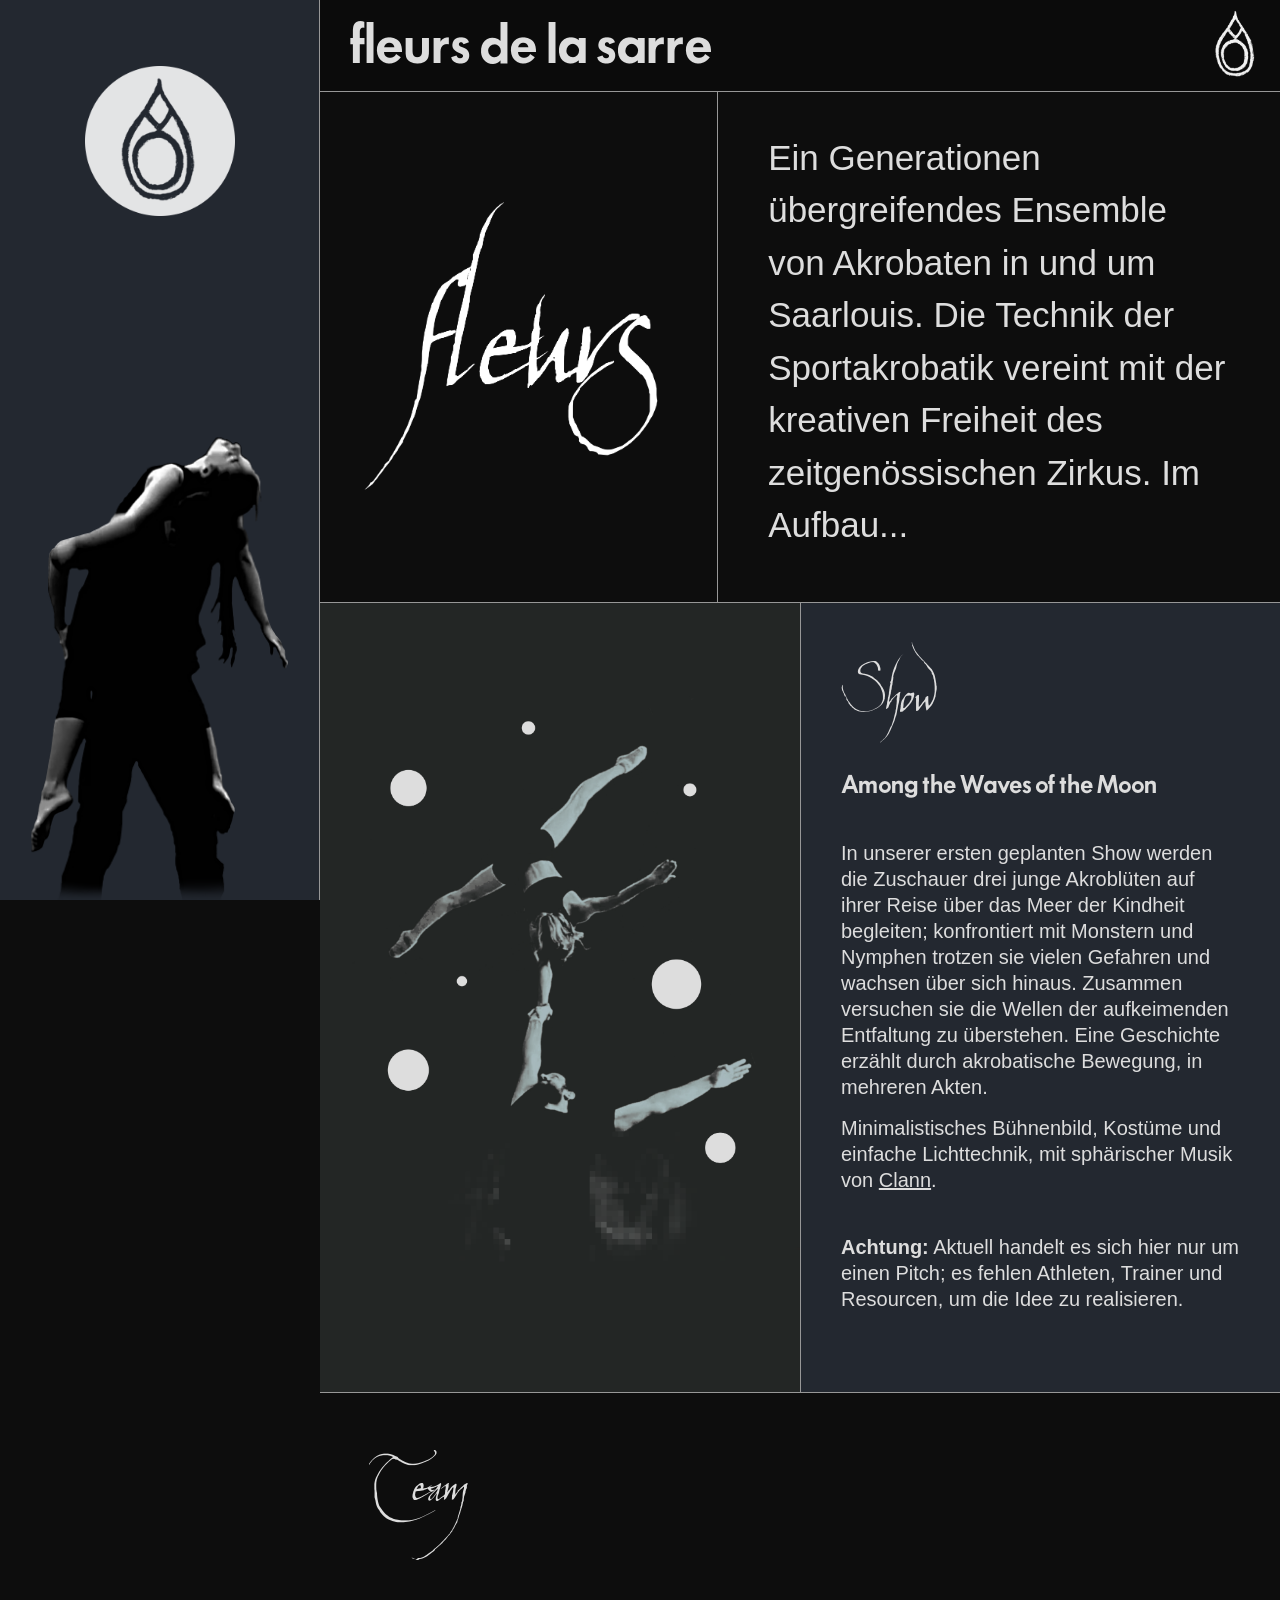
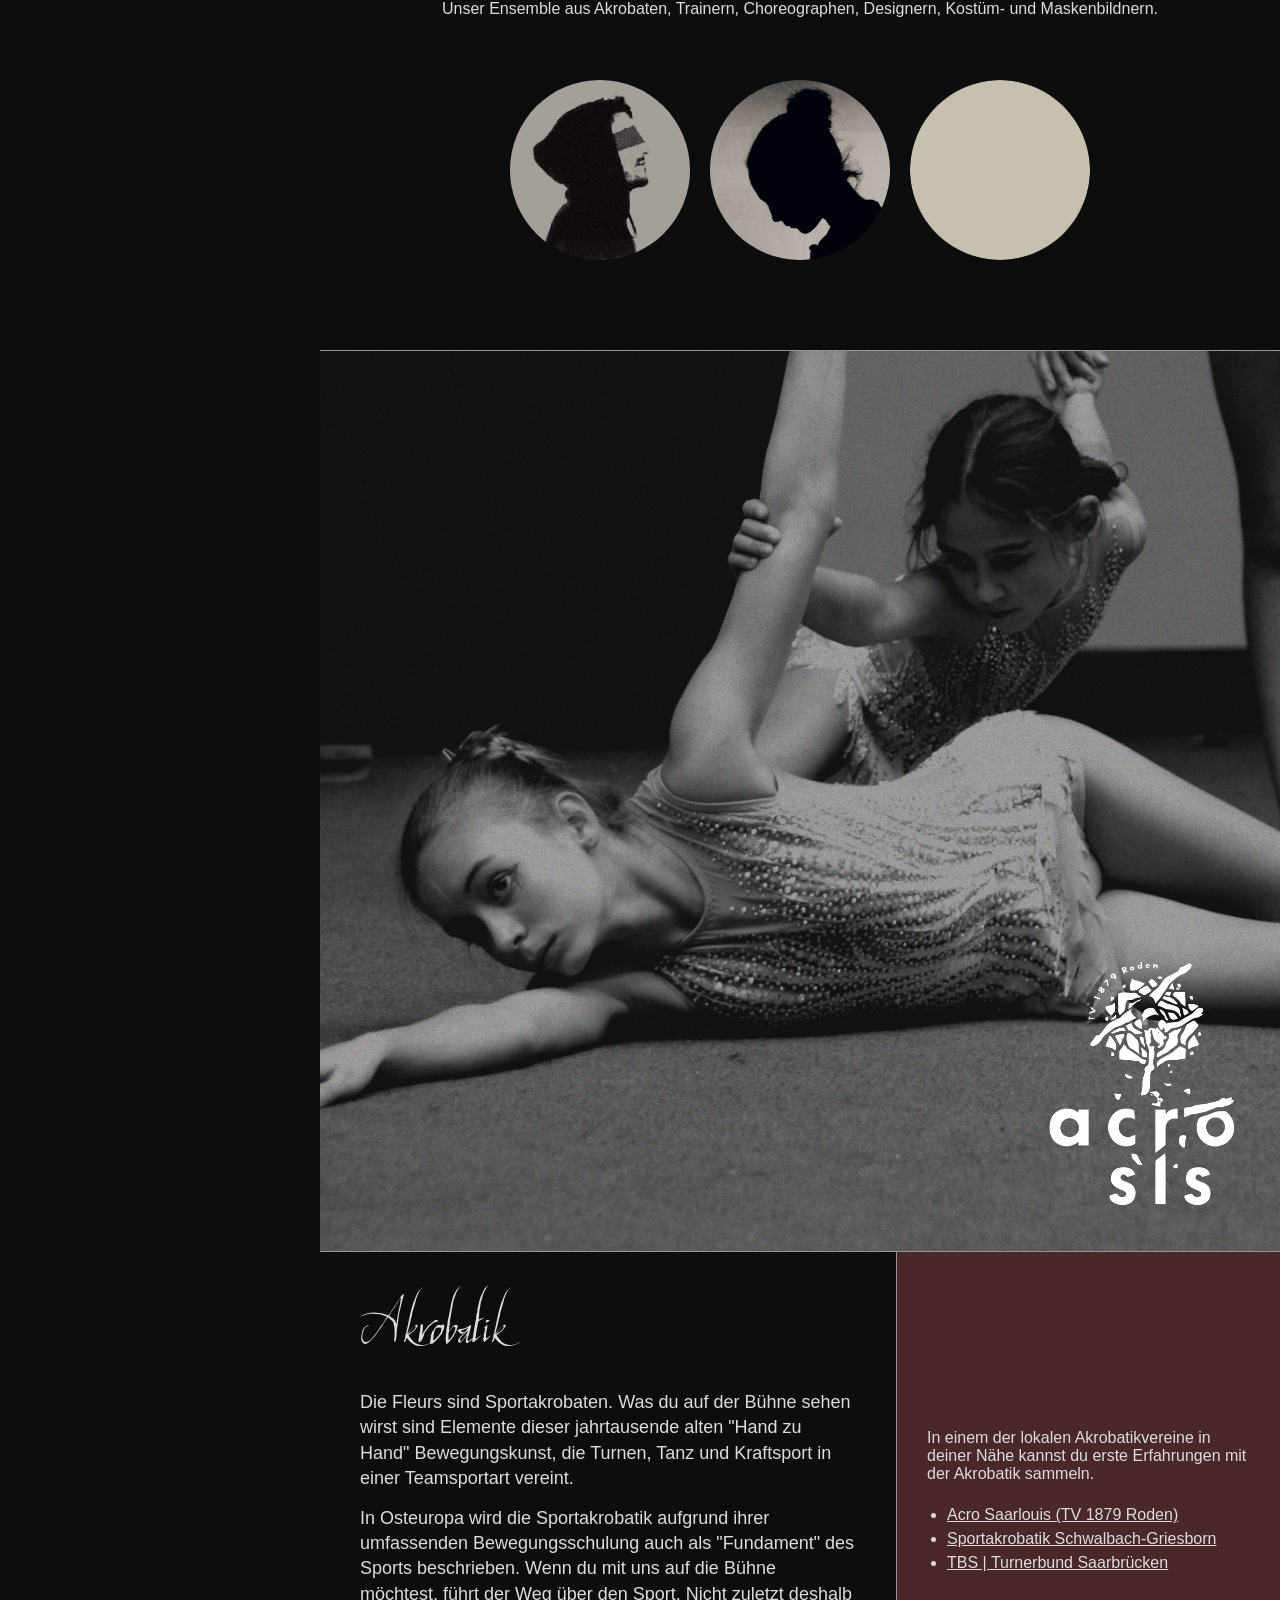
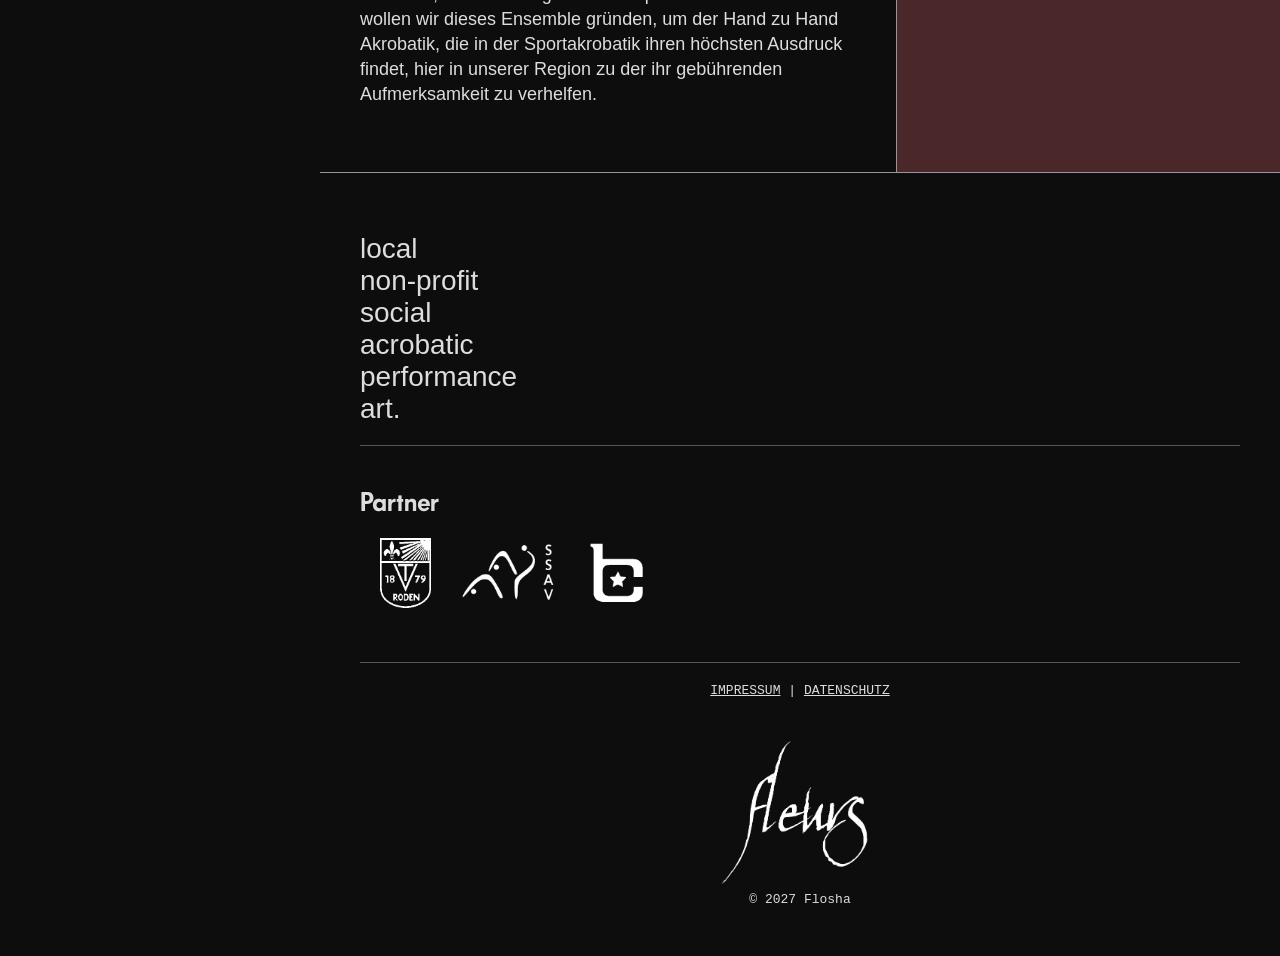
==== commit afd55c54: "upd links" ====
--- a/fleurs.html
+++ b/fleurs.html
@@ -19,7 +19,7 @@
     <section class="left">  
       <section class="title">  
         <header>
-          <a href="/">
+          <a href="">
             <img src="assets/logolight.png">
           </a>
           <!--<img src="IMG_20250526_213327.jpg" alt="Acro Saarlouis Logo der Sportakrobatikabteilung des TV 1879 Saarlouis-Roden">-->
@@ -40,11 +40,14 @@
     <main>
       <section class="name-top">
         <h2>Fleurs de la Sarre</h2>
-        <img src="assets/fleurs-crest.png">
+        <a href="">
+          <img src="assets/fleurs-crest.png">
+        </a>
       </section>
       <section class="intro">
         <img src="assets/fleurs.png">
-        <p>Ein Generationen übergreifendes Ensemble von Akrobaten in und um Saarlouis. Die Technik der Sportakrobatik vereint mit der kreativen Freiheit des zeitgenössischen Zirkus.</p> 
+      
+        <p>Ein Generationen übergreifendes Ensemble von Akrobaten in und um Saarlouis. Die Technik der Sportakrobatik vereint mit der kreativen Freiheit des zeitgenössischen Zirkus. Im Aufbau...</p> 
       </section>
 
       <section class="show-wrapper">
@@ -56,12 +59,13 @@
             <ul>
                 <li>
                     <h3>Among the Waves of the Moon</h3> 
+                    <br>
                     <!--<p>Our first show will accompany three girls, acrobatic flowers in growth, living on an island of safety. They try to cross the ocean of childhood, but are threatened to be carried away by the nymphs. Together they try to survive the waves of uncertainty. This is their story, told through acrobatic movement.</p>-->
-            <p>Unsere erste Show begleitet drei junge Akroblüten auf ihrer Reise über das Meer der Kindheit; konfrontiert mit Monstern und Nymphen trotzen sie allen Gefahren und wachsen über sich hinaus. Zusammen versuchen sie die Wellen der aufkeimenden Entfaltung zu überstehen. Eine Geschichte erzählt durch akrobatische Bewegung.</p>
-                    <p>Minimalistisches Bühnenbild, Kostüme und einfache Lichttechnik, mit Musik von <a href="https://music.youtube.com/channel/UCCb-f6Un6ysSQEKNqL0QESA">Clann</a>.</p>
+            <p>In unserer ersten geplanten Show werden die Zuschauer drei junge Akroblüten auf ihrer Reise über das Meer der Kindheit begleiten; konfrontiert mit Monstern und Nymphen trotzen sie vielen Gefahren und wachsen über sich hinaus. Zusammen versuchen sie die Wellen der aufkeimenden Entfaltung zu überstehen. Eine Geschichte erzählt durch akrobatische Bewegung, in mehreren Akten.</p>
+                    <p>Minimalistisches Bühnenbild, Kostüme und einfache Lichttechnik, mit sphärischer Musik von <a href="https://music.youtube.com/channel/UCCb-f6Un6ysSQEKNqL0QESA">Clann</a>.</p>
               <!--<p>Minimal stage-, costume- and light design, with music by <a href="https://music.youtube.com/channel/UCCb-f6Un6ysSQEKNqL0QESA">Clann</a>.</p>-->
-
-            <p><strong>Achtung:</strong> Aktuell handelt es sich hier um einen Pitch; es fehlen noch Athleten, Trainer und Resourcen, um die Vision zum Leben zu erwecken.</p>
+                  <br>
+            <p><strong>Achtung:</strong> Aktuell handelt es sich hier nur um einen Pitch; es fehlen Athleten, Trainer und Resourcen, um die Idee zu realisieren.</p>
                 </li>        
             </ul>
         </section>
@@ -111,9 +115,9 @@
     <section class="sports-wrapper">
       <section class="sportsacro">
         <h2>Akrobatik</h2>
-        <p>Die Fleurs sind Sportakrobaten. Was du auf der Bühne siehst sind Elemente dieser jahrtausende alten "Hand zu Hand" Bewegungskunst, die Turnen, Tanz und Kraftsport in einer Teamsportart vereint.<!-- [oder in einer Kooperation von?]--><!-- <a href="https://acro-sls.de">Acro Saarlouis</a> (TV 1879 Roden)<!--[und Sportakrobatik Schwalbach-Griesborn?], zwei lokalen Vereinen, denen jeder beitreten kann--> <!--, unserem lokalen Verein.--></p>
+        <p>Die Fleurs sind Sportakrobaten. Was du auf der Bühne sehen wirst sind Elemente dieser jahrtausende alten "Hand zu Hand" Bewegungskunst, die Turnen, Tanz und Kraftsport in einer Teamsportart vereint.<!-- [oder in einer Kooperation von?]--><!-- <a href="https://acro-sls.de">Acro Saarlouis</a> (TV 1879 Roden) [und Sportakrobatik Schwalbach-Griesborn?], zwei lokalen Vereinen, denen jeder beitreten kann--> <!--, unserem lokalen Verein.--></p>
       
-        <p>In Osteuropa wird die Sportakrobatik aufgrund ihrer umfassenden Bewegungsschulung auch als "Fundament" des Sports beschrieben. Wenn du mit uns auf die Bühne möchtest, führt der Weg über den Sport. Nicht zuletzt deshalb gibt es unser Ensemble, um der Hand zu Hand Akrobatik, die in der Sportakrobatik ihren höchsten Ausdruck findet, hier in unserer Region zu der ihr gebührenden Aufmerksamkeit zu verhelfen.</p>
+        <p>In Osteuropa wird die Sportakrobatik aufgrund ihrer umfassenden Bewegungsschulung auch als "Fundament" des Sports beschrieben. Wenn du mit uns auf die Bühne möchtest, führt der Weg über den Sport. Nicht zuletzt deshalb wollen wir dieses Ensemble gründen, um der Hand zu Hand Akrobatik, die in der Sportakrobatik ihren höchsten Ausdruck findet, hier in unserer Region zu der ihr gebührenden Aufmerksamkeit zu verhelfen.</p>
       </section>
 
       <section class="clubs">
@@ -712,15 +716,24 @@
     }
 
     a { transition: 0.4s; }
-    a:hover { color:rgba(255, 151, 151, 0.61); }
+      a:hover { color:rgba(151, 226, 255, 0.61); }
+      .clubs a:hover { color:rgba(255, 151, 151, 0.61); }
 
     .ensemble img { transition: 0.4s; } 
       .ensemble img:hover { filter: saturate(4); }
 
-    header img, .sports img, .support img, footer img { 
+    header img, 
+    .name-top img, 
+    .sports img, 
+    .support img, 
+    footer img { 
       transition: 0.5s; 
     }
-      header img:hover, .sports img:hover, .support img:hover, footer img:hover { 
+      header img:hover, 
+      .name-top img:hover, 
+      .sports img:hover, 
+      .support img:hover, 
+      footer img:hover { 
         opacity: 0.5; 
       }
 </style>
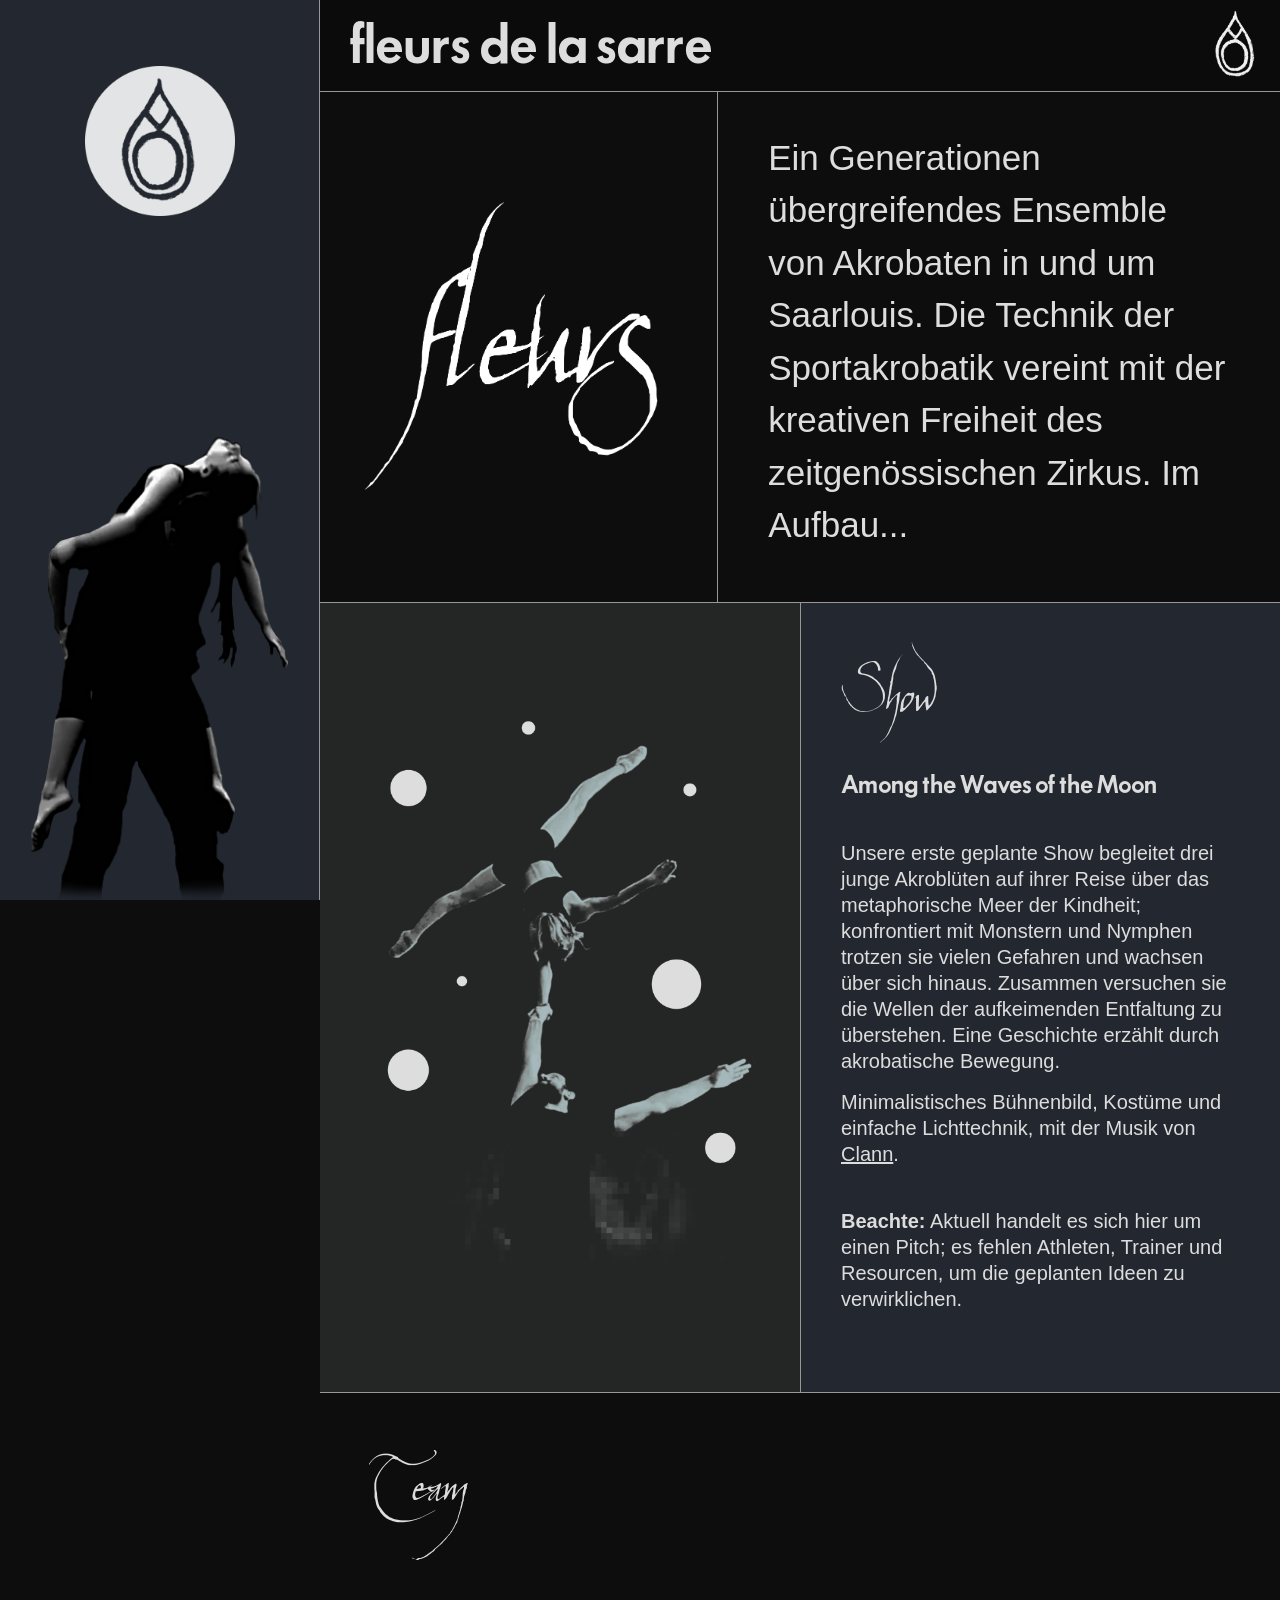
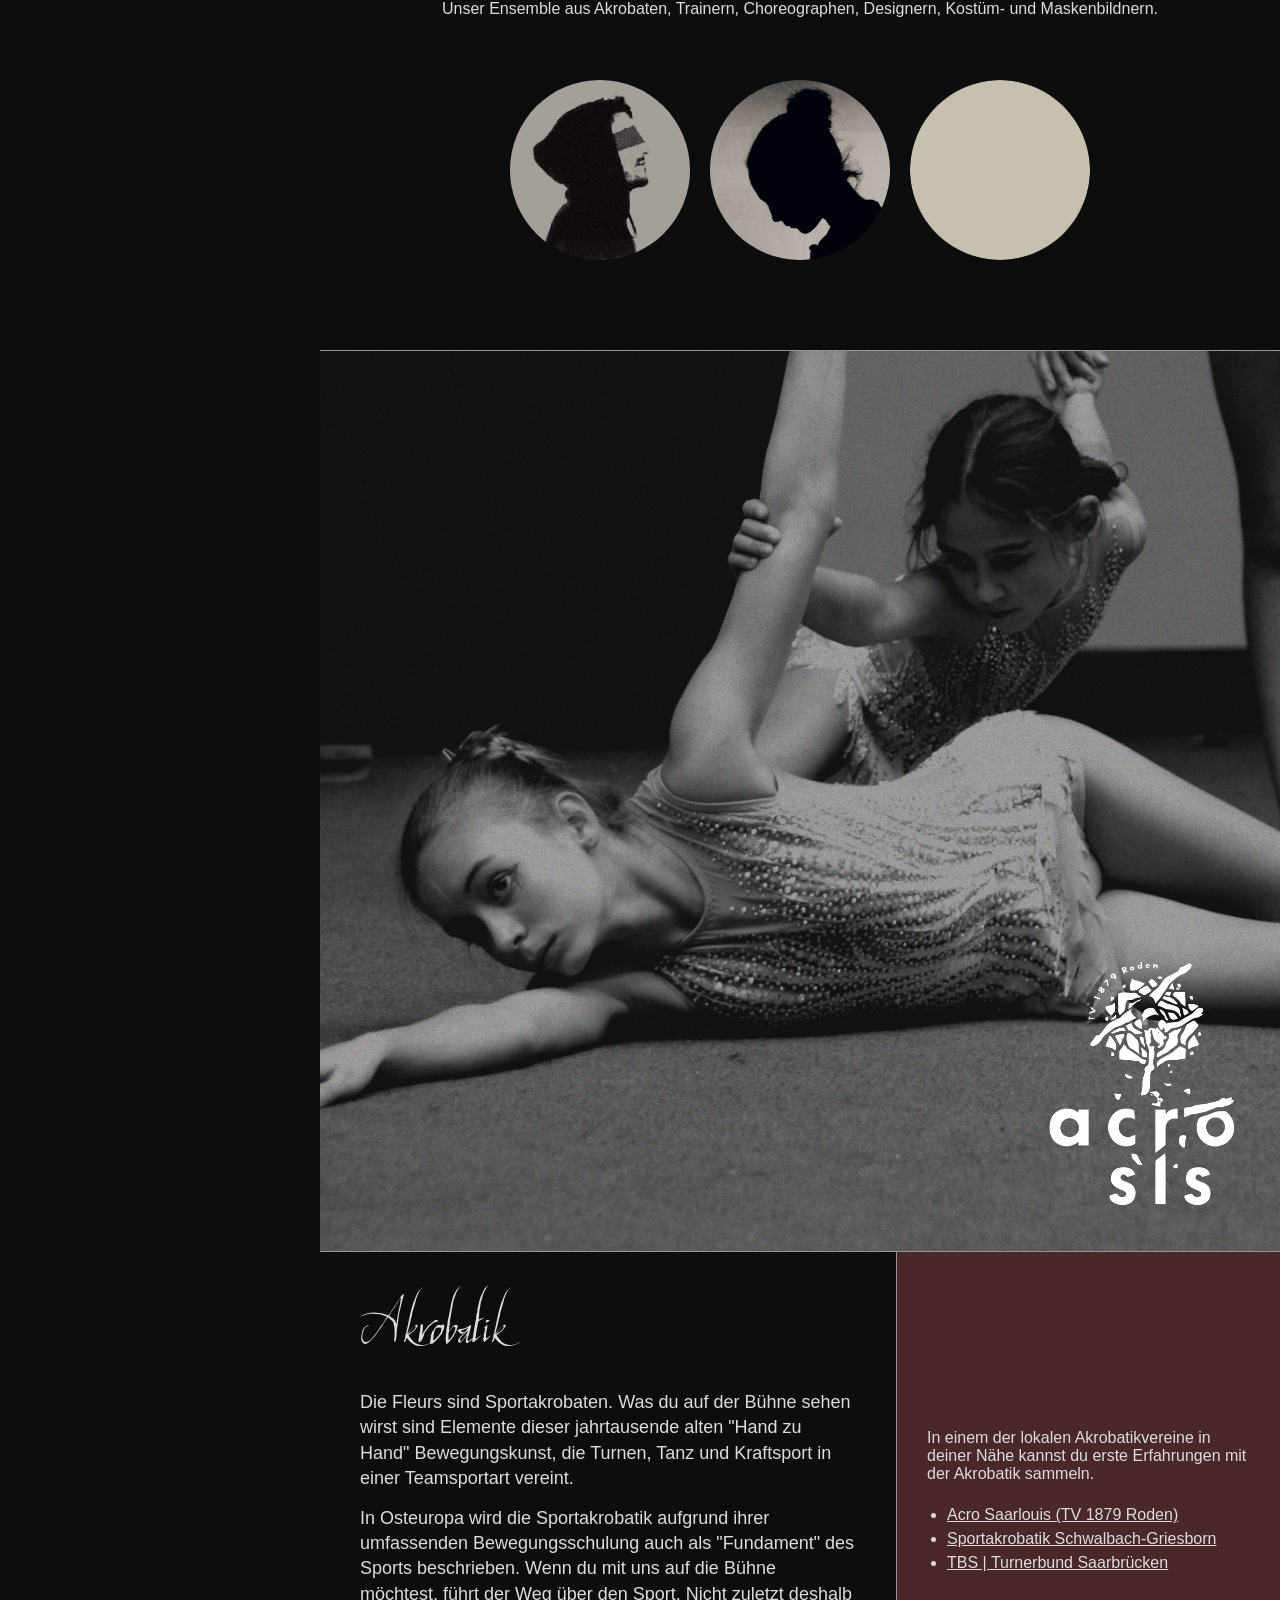
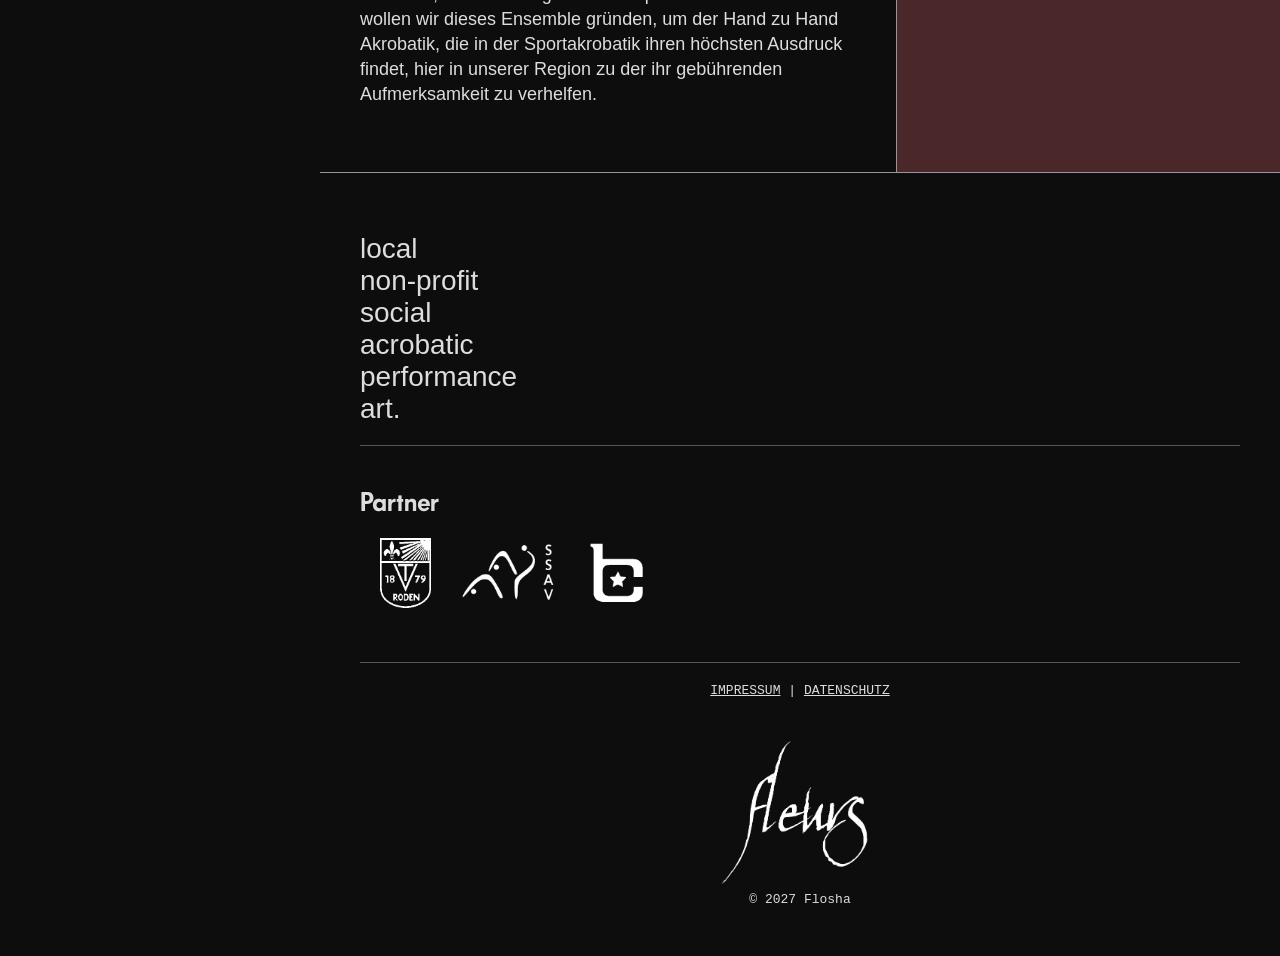
==== commit 61d1100e: "Update fleurs.html" ====
--- a/fleurs.html
+++ b/fleurs.html
@@ -61,11 +61,11 @@
                     <h3>Among the Waves of the Moon</h3> 
                     <br>
                     <!--<p>Our first show will accompany three girls, acrobatic flowers in growth, living on an island of safety. They try to cross the ocean of childhood, but are threatened to be carried away by the nymphs. Together they try to survive the waves of uncertainty. This is their story, told through acrobatic movement.</p>-->
-            <p>In unserer ersten geplanten Show werden die Zuschauer drei junge Akroblüten auf ihrer Reise über das Meer der Kindheit begleiten; konfrontiert mit Monstern und Nymphen trotzen sie vielen Gefahren und wachsen über sich hinaus. Zusammen versuchen sie die Wellen der aufkeimenden Entfaltung zu überstehen. Eine Geschichte erzählt durch akrobatische Bewegung, in mehreren Akten.</p>
-                    <p>Minimalistisches Bühnenbild, Kostüme und einfache Lichttechnik, mit sphärischer Musik von <a href="https://music.youtube.com/channel/UCCb-f6Un6ysSQEKNqL0QESA">Clann</a>.</p>
+            <p>Unsere erste geplante Show begleitet drei junge Akroblüten auf ihrer Reise über das metaphorische Meer der Kindheit; konfrontiert mit Monstern und Nymphen trotzen sie vielen Gefahren und wachsen über sich hinaus. Zusammen versuchen sie die Wellen der aufkeimenden Entfaltung zu überstehen. Eine Geschichte erzählt durch akrobatische Bewegung.</p>
+                    <p>Minimalistisches Bühnenbild, Kostüme und einfache Lichttechnik, mit der Musik von <a href="https://music.youtube.com/channel/UCCb-f6Un6ysSQEKNqL0QESA">Clann</a>.</p>
               <!--<p>Minimal stage-, costume- and light design, with music by <a href="https://music.youtube.com/channel/UCCb-f6Un6ysSQEKNqL0QESA">Clann</a>.</p>-->
                   <br>
-            <p><strong>Achtung:</strong> Aktuell handelt es sich hier nur um einen Pitch; es fehlen Athleten, Trainer und Resourcen, um die Idee zu realisieren.</p>
+            <p><strong>Beachte:</strong> Aktuell handelt es sich hier um einen Pitch; es fehlen Athleten, Trainer und Resourcen, um die geplanten Ideen zu verwirklichen.</p>
                 </li>        
             </ul>
         </section>
--- a/style.css
+++ b/style.css
@@ -432,6 +432,7 @@
     color: #ddd;
     font-size: 14px;
     background: #232326;
+    margin-bottom: 60px;
   }
     .join p, .join h3, .join h4 {
       margin-left: 1em;
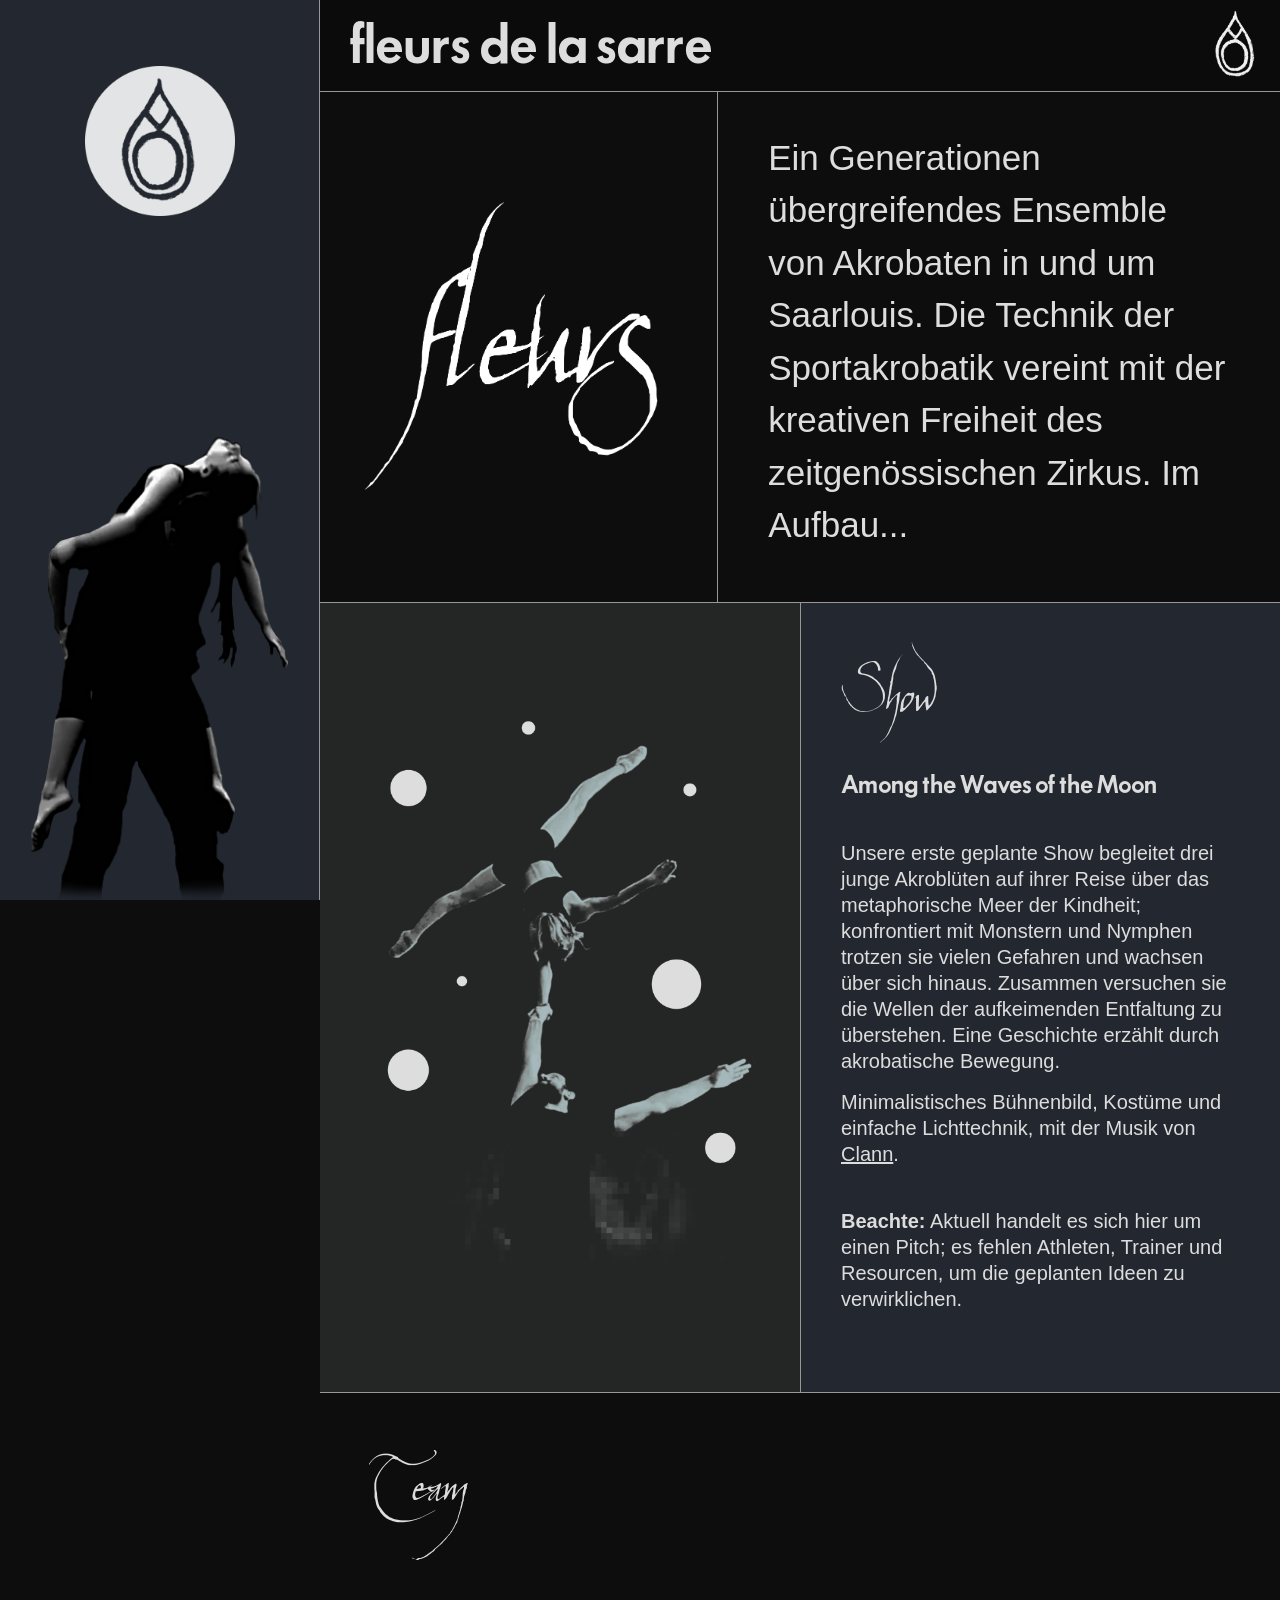
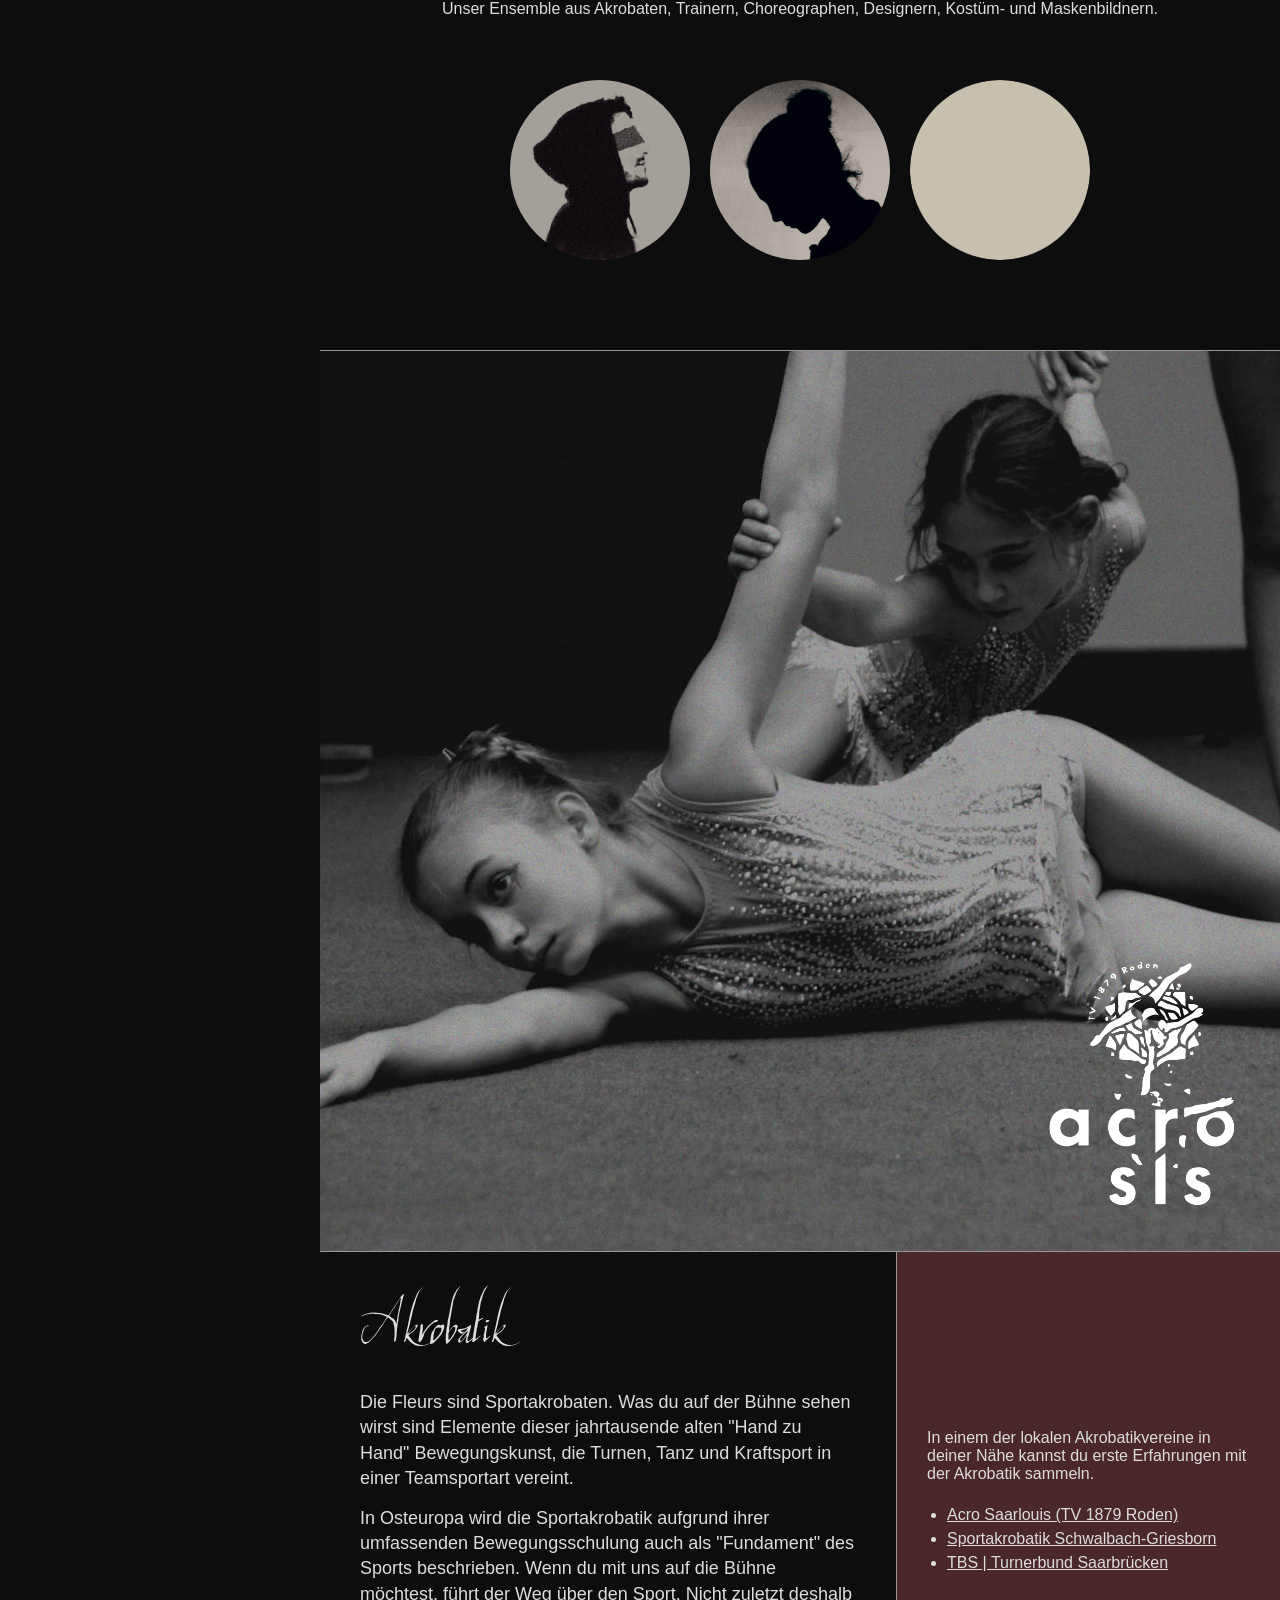
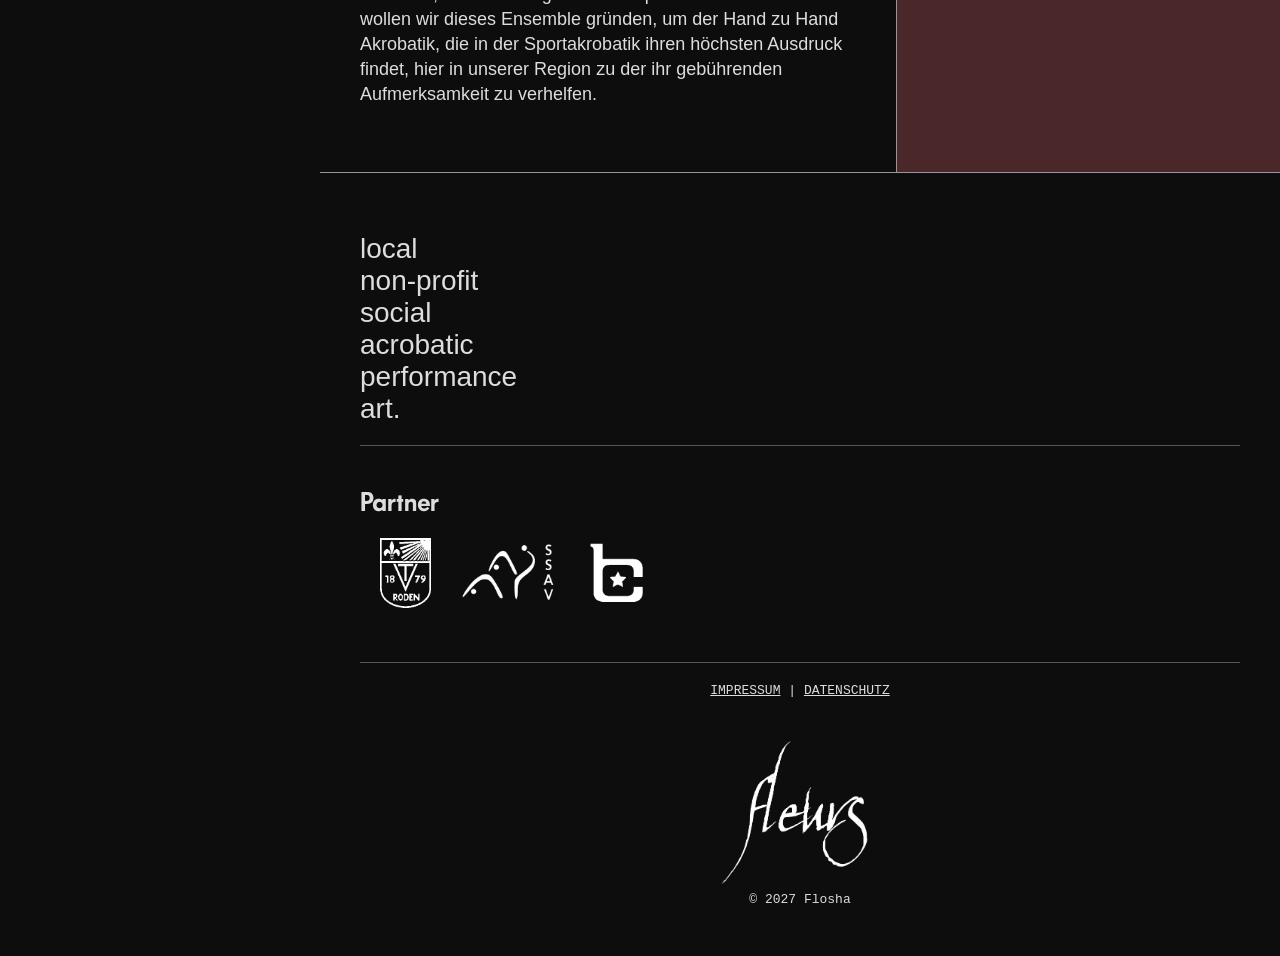
==== commit 2f15e564: "improve performance" ====
--- a/fleurs.html
+++ b/fleurs.html
@@ -77,13 +77,13 @@
 		<ul>
 			<li>
 				<figure>
-					<img src="assets/fn3.jpg">
+					<img src="assets/fn.jpg">
 					<!--<figcaption><h4>Akrobat, Trainer, Direktor, Designer</h4></figcaption>-->
 				</figure>
 			</li>
 			<li>
 				<figure>
-					<img src="assets/ar3.jpg">
+					<img src="assets/al.jpg">
 					<!--<figcaption><h4>Akrobatin</h4></figcaption>-->
 				</figure>
 			</li>
--- a/style.css
+++ b/style.css
@@ -505,7 +505,7 @@
       .schedule {
         background: none;
         margin-top: 50px;
-        margin-bottom: 20px;
+        margin-bottom: 120px;
         width: 700px;
       }
 
@@ -605,7 +605,7 @@
   span.black { background: black; }
   span.white { background: #ddd; }
 
-  details strong { font-weight: normal; }
+  details strong { }
 
   strong.pink { color: pink; }
   strong.green { color: mediumaquamarine; }
@@ -669,6 +669,7 @@
   background: rgba(0, 0, 0, 0.5); 
 }
 
+.white { background: rgb(134, 117, 117); }
 .hyazinth { background: #825260; /* pink */ }
 .smaragd { background: #414e45; /* green */ }
 .recreational { background: #44414e; /* blue */ }
